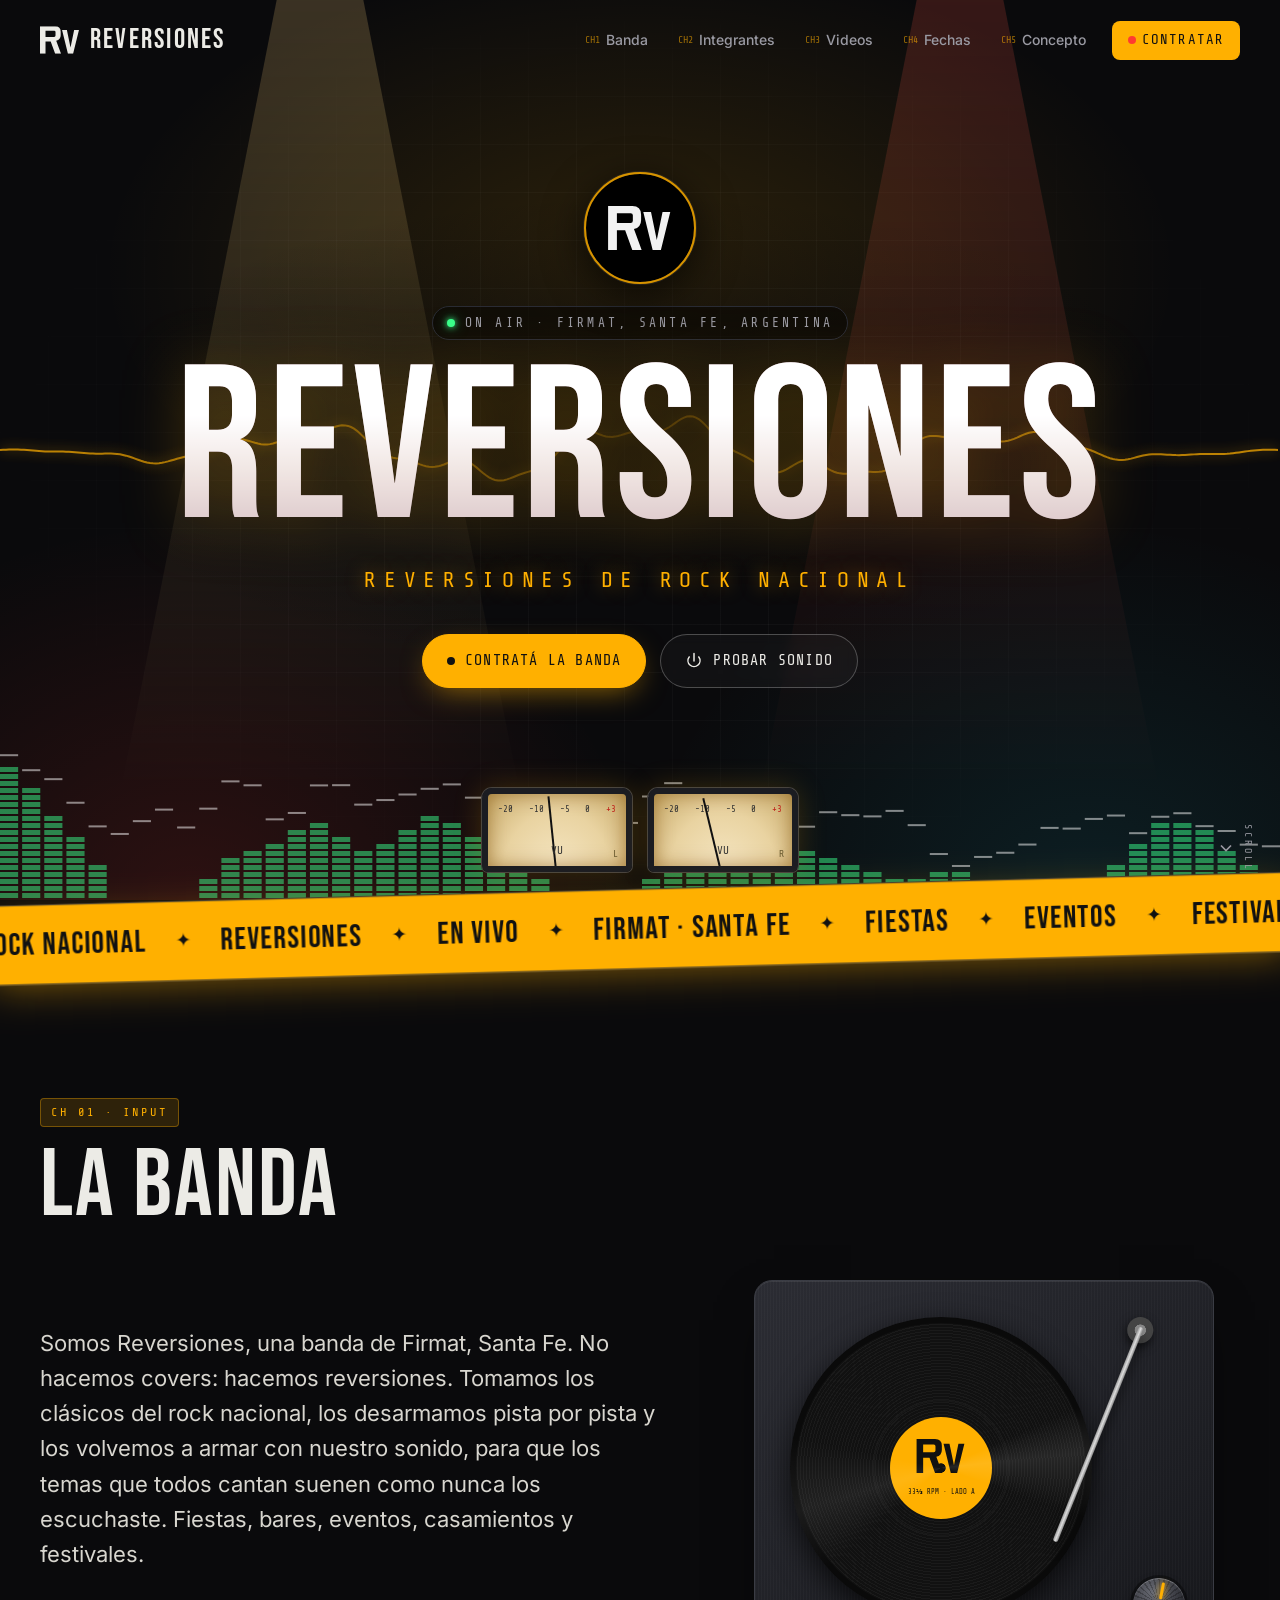
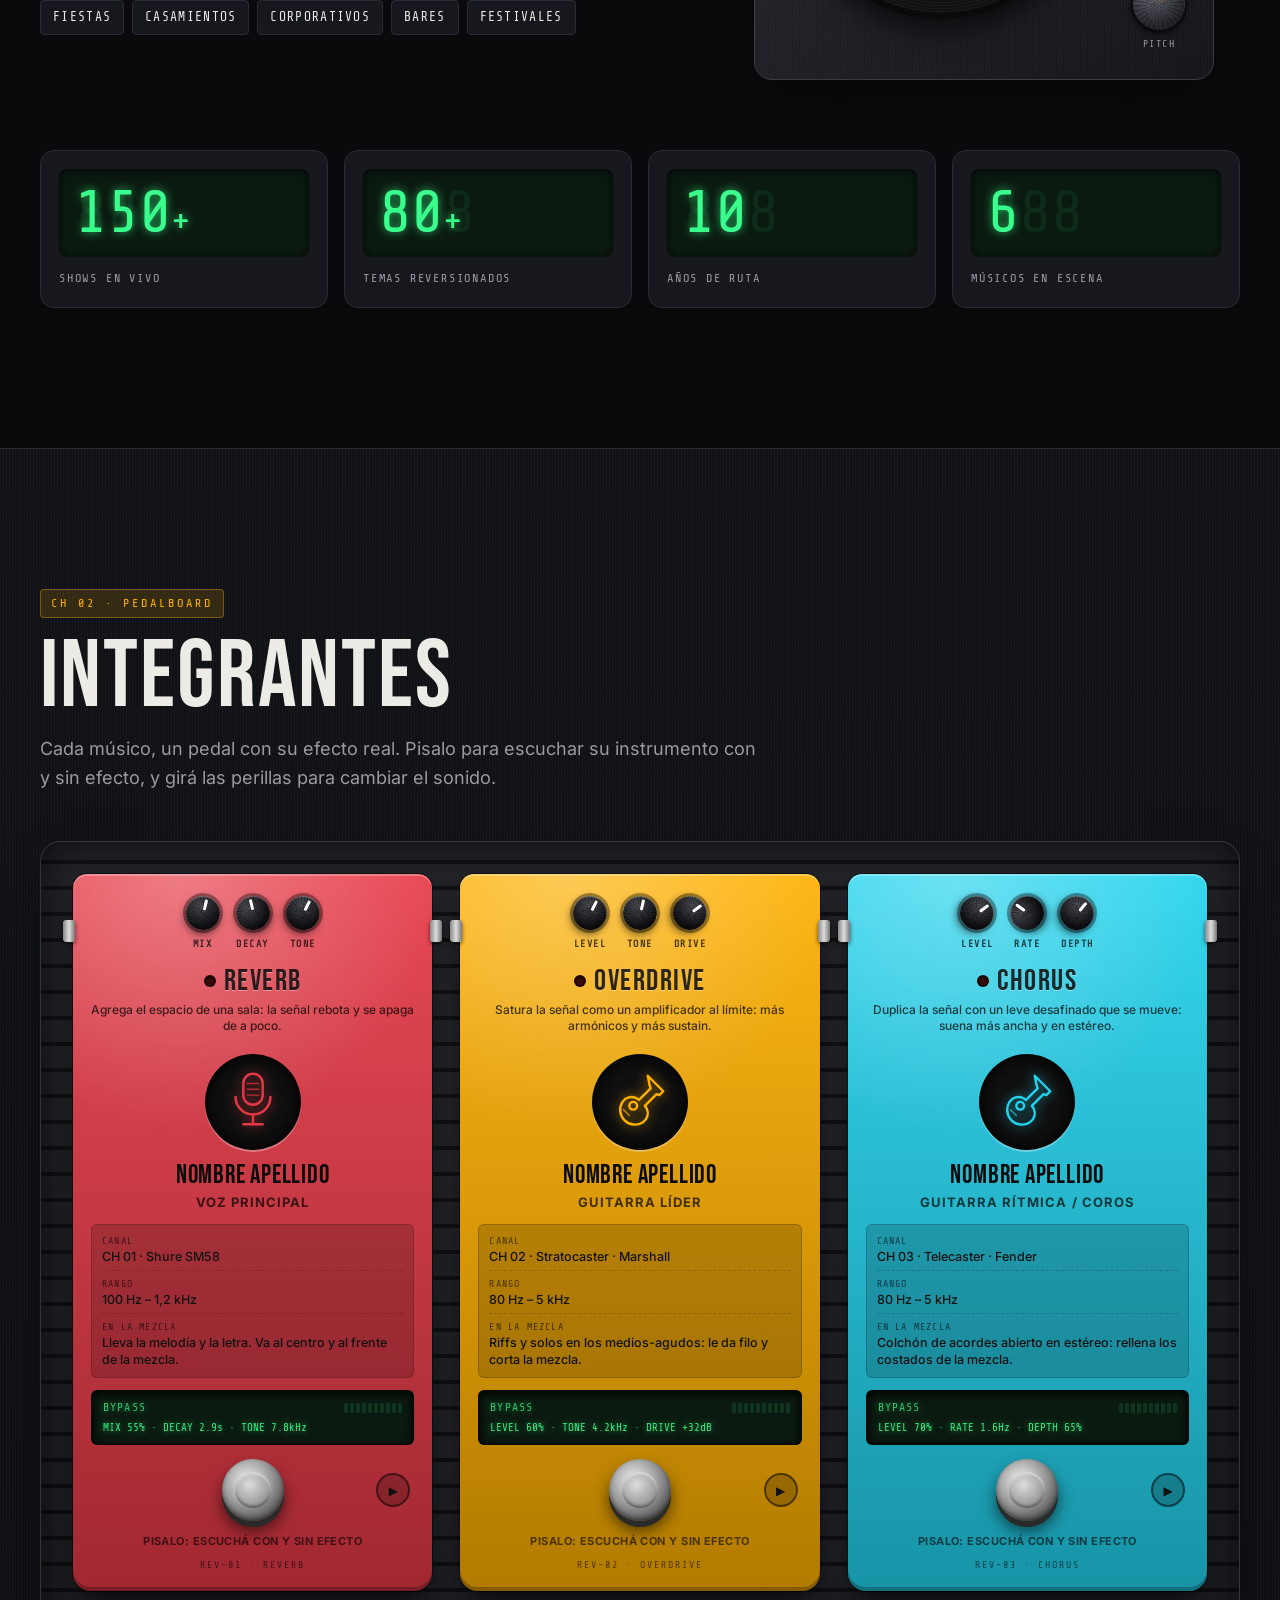
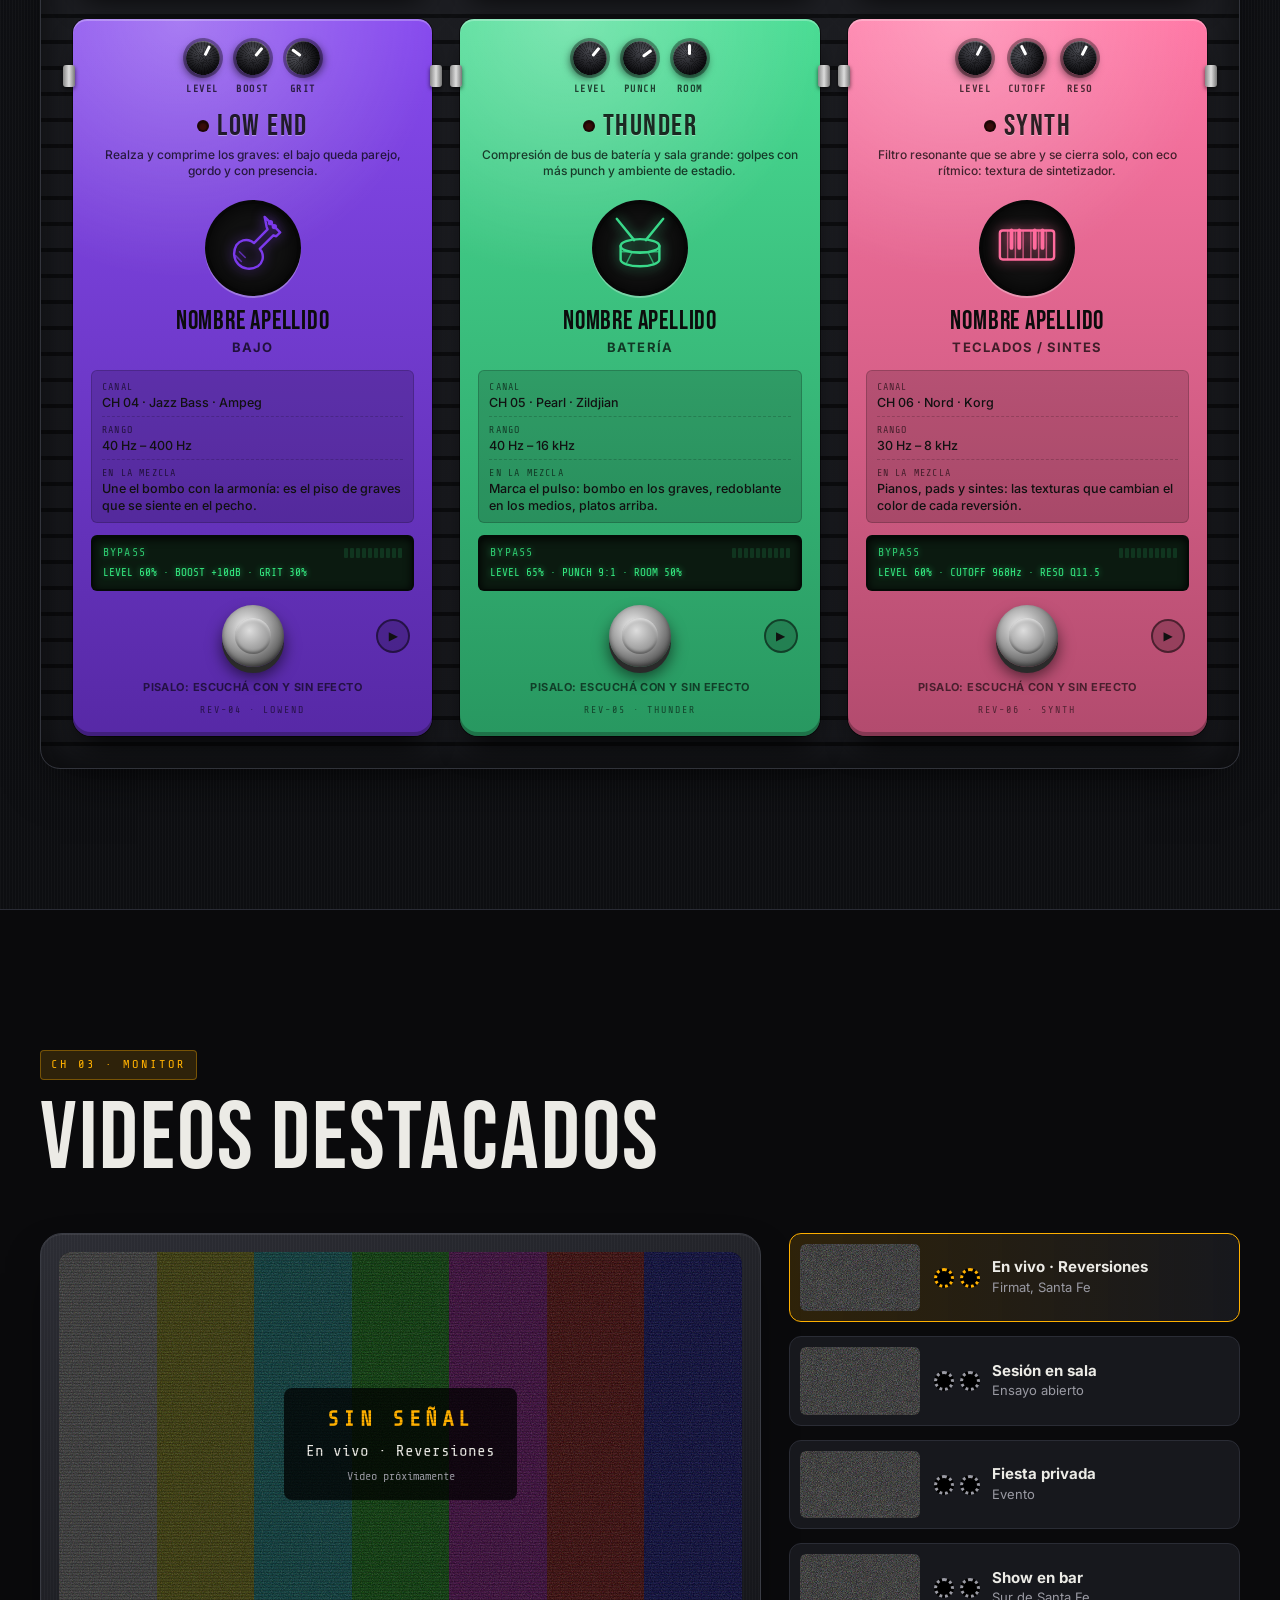
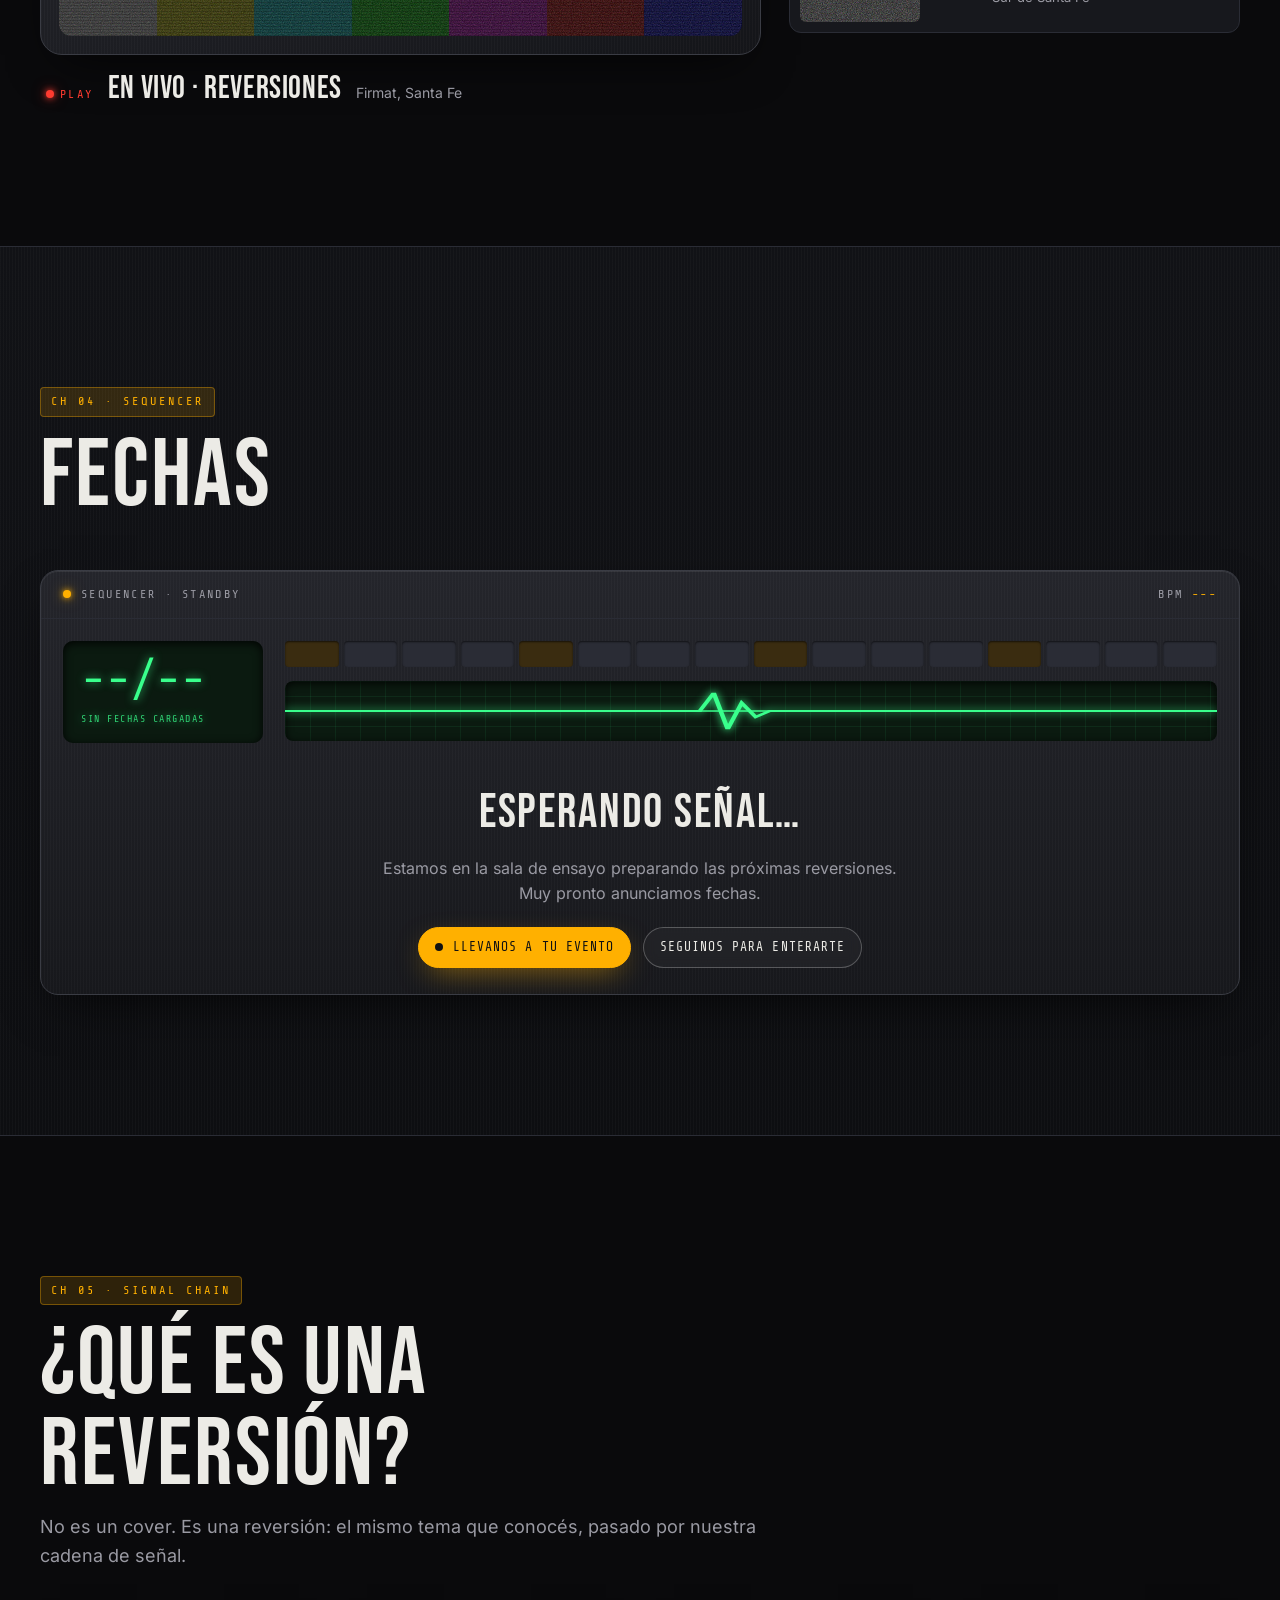
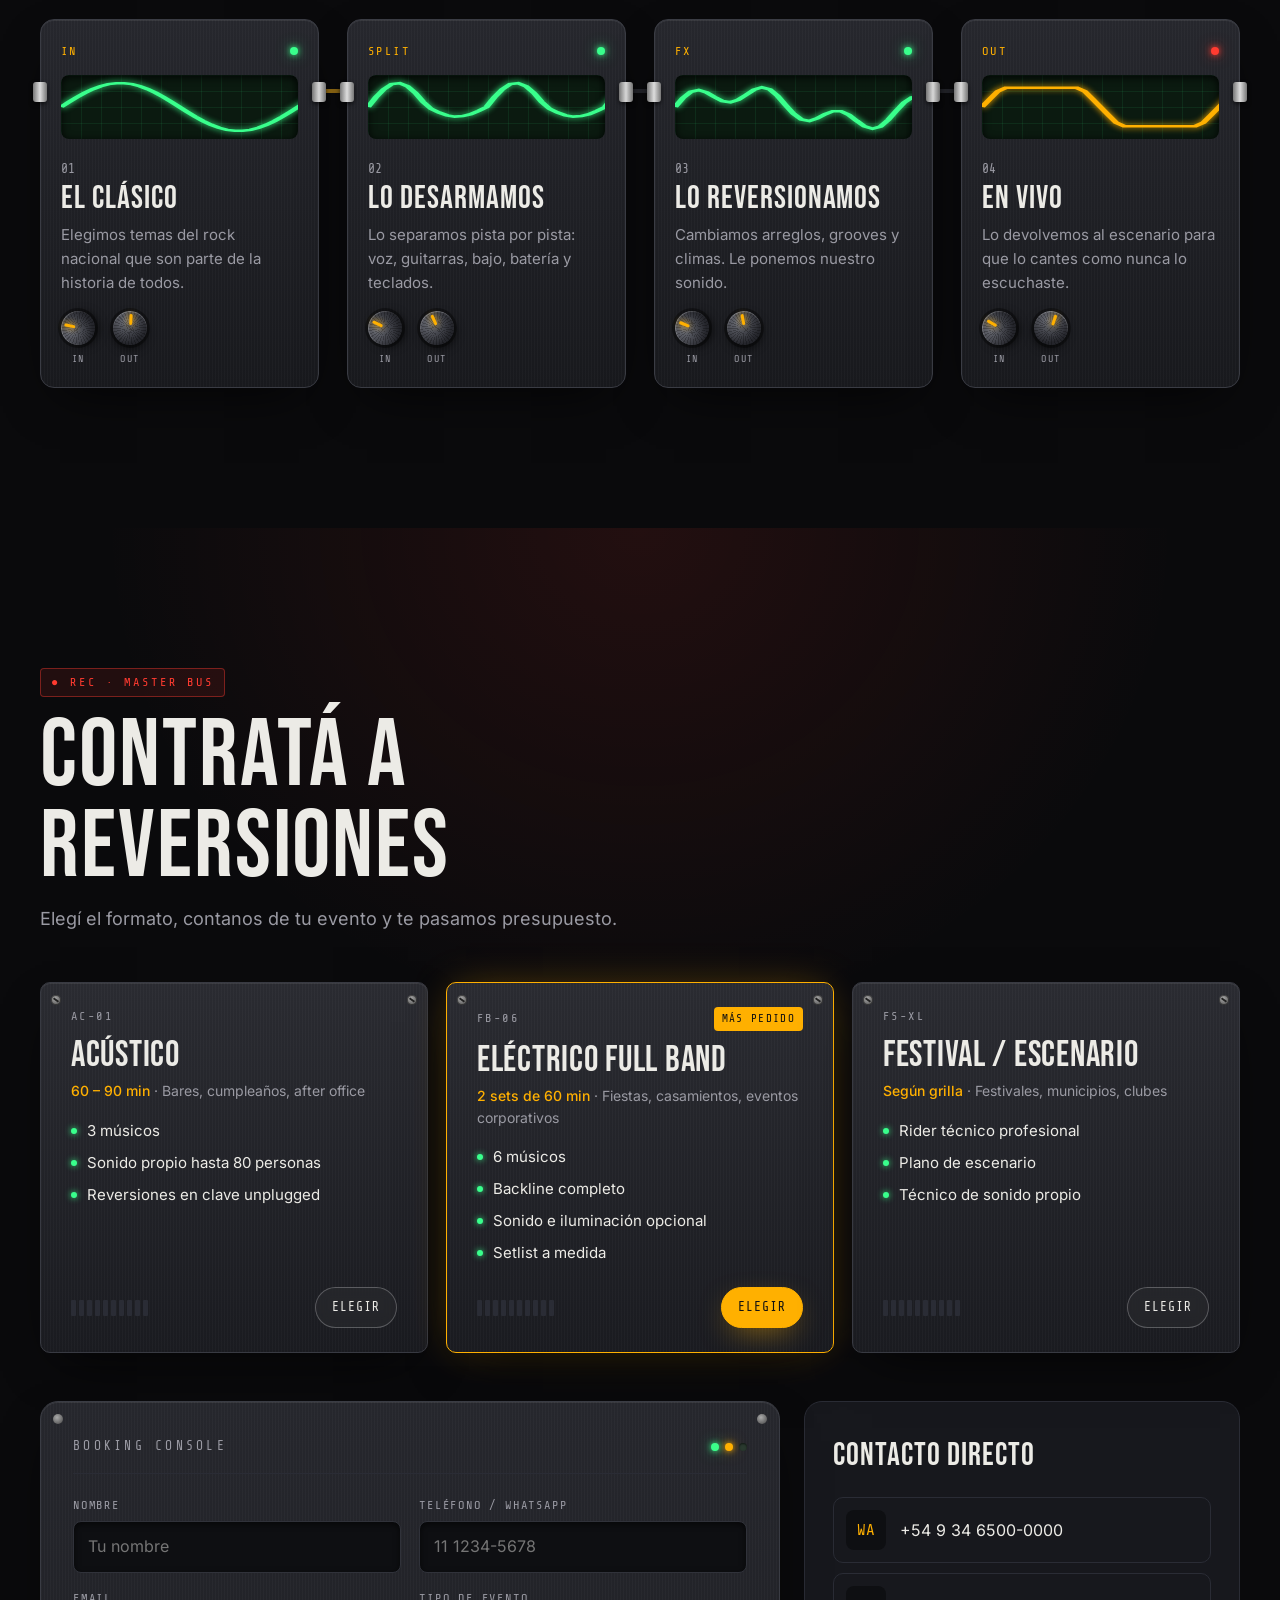
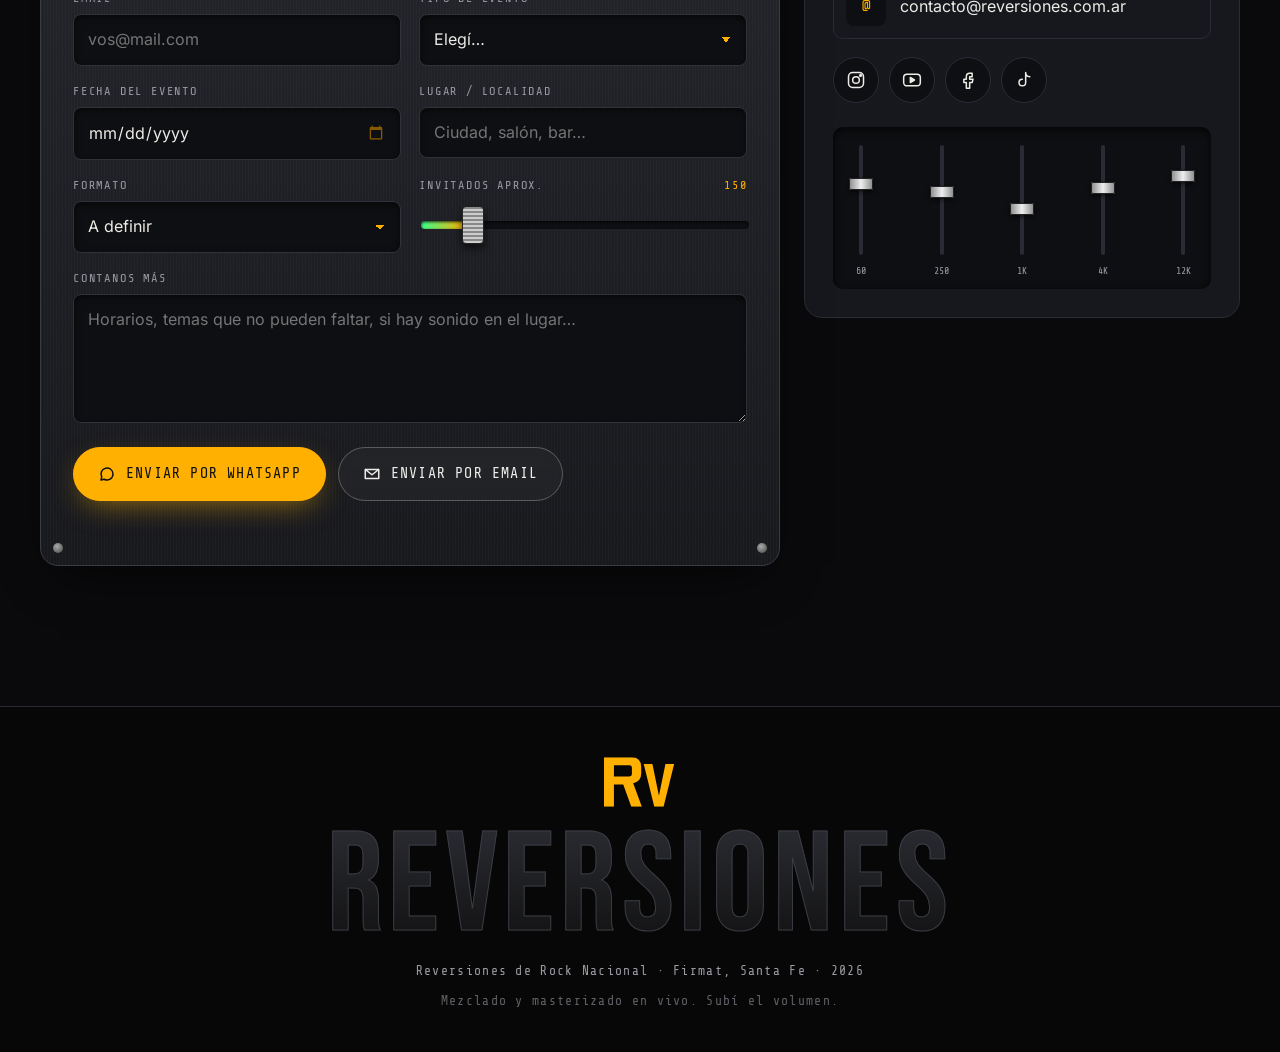
==== index.html @ 01c40b69 "Volver a alojar las fuentes en el proyecto Ahora que el push por git funciona, los .woff2 se pueden " ====
<!doctype html>
<html lang="es-AR">
<head>
  <meta charset="utf-8">
  <meta name="viewport" content="width=device-width, initial-scale=1">
  <title>Reversiones · Rock Nacional en vivo</title>
  <meta name="description" content="Reversiones: banda de Firmat, Santa Fe, que reversiona clásicos del rock nacional argentino. Contratá la banda para fiestas, eventos, casamientos, bares y festivales.">
  <meta name="theme-color" content="#0a0a0c">
  <meta property="og:title" content="Reversiones · Rock Nacional en vivo">
  <meta property="og:description" content="No hacemos covers: hacemos reversiones de rock nacional. Desde Firmat, Santa Fe. Contratá la banda para tu evento.">
  <meta property="og:type" content="website">
  <link rel="icon" href="assets/img/favicon.svg" type="image/svg+xml">
  <link rel="preload" href="assets/fonts/bebas-neue.woff2" as="font" type="font/woff2" crossorigin>
  <link rel="stylesheet" href="assets/css/styles.css">
</head>
<body>
  <!-- Logo RV (definido una vez, se reutiliza con <use>) -->
  <svg width="0" height="0" style="position:absolute" aria-hidden="true">
    <symbol id="rv" viewBox="0 0 116 80"><path fill-rule="evenodd" d="M0 0H44Q60 0 60 16V26Q60 39 47 42L61 80H44L31 44H16V80H0ZM16 13H41Q45 13 45 17V27Q45 31 41 31H16Z"/><path d="M64 11H78L88.5 62L99 11H113L96 80H81Z"/></symbol>
  </svg>

  <!-- ============ LOADER: SOUNDCHECK ============ -->
  <div class="loader" id="loader" aria-hidden="true">
    <div class="loader__inner">
      <svg class="loader__logo" viewBox="0 0 116 80" aria-hidden="true"><use href="#rv"/></svg>
      <div class="loader__label">SOUNDCHECK</div>
      <div class="loader__meter"><span></span><span></span><span></span><span></span><span></span><span></span><span></span><span></span><span></span><span></span><span></span><span></span></div>
      <div class="loader__count" id="loaderCount">1, 2… probando</div>
    </div>
  </div>

  <!-- Barra de progreso tipo VU -->
  <div class="scroll-vu" aria-hidden="true"><span id="scrollVu"></span></div>

  <!-- ============ NAV ============ -->
  <header class="nav" id="nav">
    <a href="#inicio" class="nav__logo" aria-label="Reversiones, inicio">
      <svg class="nav__rv" viewBox="0 0 116 80" aria-hidden="true"><use href="#rv"/></svg>
      <span>REVERSIONES</span>
    </a>
    <button class="nav__toggle" id="navToggle" aria-expanded="false" aria-controls="navMenu" aria-label="Abrir menú">
      <span></span><span></span><span></span>
    </button>
    <nav class="nav__menu" id="navMenu">
      <a href="#banda"><i>CH1</i>Banda</a>
      <a href="#integrantes"><i>CH2</i>Integrantes</a>
      <a href="#videos"><i>CH3</i>Videos</a>
      <a href="#fechas"><i>CH4</i>Fechas</a>
      <a href="#concepto"><i>CH5</i>Concepto</a>
      <a href="#contratar" class="nav__cta"><i class="rec"></i>Contratar</a>
    </nav>
  </header>

  <main>
    <!-- ============ HERO ============ -->
    <section class="hero" id="inicio">
      <canvas id="heroCanvas" class="hero__canvas" aria-hidden="true"></canvas>
      <div class="hero__grid" aria-hidden="true"></div>

      <div class="hero__content">
        <div class="hero__badge" aria-hidden="true"><svg class="hero__rv" viewBox="0 0 116 80" aria-hidden="true"><use href="#rv"/></svg></div>
        <p class="hero__kicker"><span class="led led--on"></span> ON AIR · <span id="heroCity"></span></p>
        <h1 class="hero__title glitch" data-text="REVERSIONES">REVERSIONES</h1>
        <p class="hero__subtitle" id="heroSubtitle">Reversiones de Rock Nacional</p>
        <div class="hero__actions">
          <a href="#contratar" class="btn btn--primary"><span class="led led--on"></span>Contratá la banda</a>
          <button class="btn btn--ghost" id="powerBtn" aria-pressed="false">
            <svg viewBox="0 0 24 24" aria-hidden="true"><path d="M12 2v10M5.6 6.6a8 8 0 1 0 12.8 0"/></svg>
            <span>Probar sonido</span>
          </button>
        </div>
      </div>

      <!-- VU meters analógicos -->
      <div class="hero__vus" aria-hidden="true">
        <div class="vu"><div class="vu__scale"><span>-20</span><span>-10</span><span>-5</span><span>0</span><span class="hot">+3</span></div><div class="vu__needle" id="vuL"></div><div class="vu__label">L</div></div>
        <div class="vu"><div class="vu__scale"><span>-20</span><span>-10</span><span>-5</span><span>0</span><span class="hot">+3</span></div><div class="vu__needle" id="vuR"></div><div class="vu__label">R</div></div>
      </div>

      <a href="#banda" class="hero__scroll" aria-label="Bajar">
        <span>SCROLL</span>
        <svg viewBox="0 0 24 24" aria-hidden="true"><path d="M6 9l6 6 6-6"/></svg>
      </a>
    </section>

    <!-- Cinta animada -->
    <div class="marquee" aria-hidden="true"><div class="marquee__track" id="marquee"></div></div>

    <!-- ============ BANDA ============ -->
    <section class="section" id="banda">
      <div class="container">
        <header class="section__head reveal">
          <span class="ch">CH 01 · INPUT</span>
          <h2>La banda</h2>
        </header>

        <div class="about">
          <div class="about__text reveal">
            <p id="bandDesc"></p>
            <ul class="about__tags">
              <li>Fiestas</li><li>Casamientos</li><li>Corporativos</li><li>Bares</li><li>Festivales</li>
            </ul>
          </div>

          <div class="about__vinyl reveal" aria-hidden="true">
            <div class="turntable">
              <div class="vinyl" id="vinyl">
                <div class="vinyl__label"><svg class="vinyl__rv" viewBox="0 0 116 80" aria-hidden="true"><use href="#rv"/></svg><small>33⅓ RPM · LADO A</small></div>
              </div>
              <div class="tonearm"></div>
              <div class="turntable__knob knob" data-label="PITCH"></div>
            </div>
          </div>
        </div>

        <div class="stats" id="stats"></div>
      </div>
    </section>

    <!-- ============ INTEGRANTES (pedalboard) ============ -->
    <section class="section section--dark" id="integrantes">
      <div class="container">
        <header class="section__head reveal">
          <span class="ch">CH 02 · PEDALBOARD</span>
          <h2>Integrantes</h2>
          <p class="section__lead">Cada músico, un pedal con su efecto real. Pisalo para escuchar su instrumento con y sin efecto, y girá las perillas para cambiar el sonido.</p>
        </header>
        <div class="pedalboard" id="pedalboard"></div>
      </div>
    </section>

    <!-- ============ VIDEOS ============ -->
    <section class="section" id="videos">
      <div class="container">
        <header class="section__head reveal">
          <span class="ch">CH 03 · MONITOR</span>
          <h2>Videos destacados</h2>
        </header>
        <div class="videos">
          <div class="monitor reveal" id="featuredVideo"></div>
          <div class="tapes" id="videoList"></div>
        </div>
      </div>
    </section>

    <!-- ============ FECHAS ============ -->
    <section class="section section--dark" id="fechas">
      <div class="container">
        <header class="section__head reveal">
          <span class="ch">CH 04 · SEQUENCER</span>
          <h2>Fechas</h2>
        </header>

        <div class="countdown reveal" id="countdown" hidden>
          <div class="countdown__label"><span class="led led--on led--red"></span>PRÓXIMO SHOW</div>
          <div class="countdown__venue" id="cdVenue"></div>
          <div class="countdown__lcd">
            <div><b id="cdD">00</b><small>DÍAS</small></div>
            <div><b id="cdH">00</b><small>HS</small></div>
            <div><b id="cdM">00</b><small>MIN</small></div>
            <div><b id="cdS">00</b><small>SEG</small></div>
          </div>
        </div>

        <div class="gigs" id="gigs"></div>

        <details class="past reveal" id="pastWrap">
          <summary>Shows anteriores</summary>
          <div class="gigs gigs--past" id="pastGigs"></div>
        </details>
      </div>
    </section>

    <!-- ============ CONCEPTO ============ -->
    <section class="section" id="concepto">
      <div class="container">
        <header class="section__head reveal">
          <span class="ch">CH 05 · SIGNAL CHAIN</span>
          <h2>¿Qué es una reversión?</h2>
          <p class="section__lead" id="conceptLead"></p>
        </header>
        <div class="chain" id="chain"></div>
      </div>
    </section>

    <!-- ============ CONTRATAR ============ -->
    <section class="section section--console" id="contratar">
      <div class="container">
        <header class="section__head reveal">
          <span class="ch ch--rec">● REC · MASTER BUS</span>
          <h2>Contratá a Reversiones</h2>
          <p class="section__lead">Elegí el formato, contanos de tu evento y te pasamos presupuesto.</p>
        </header>

        <div class="rack" id="formats"></div>

        <div class="booking">
          <form class="console reveal" id="bookingForm" novalidate>
            <div class="console__screws" aria-hidden="true"><i></i><i></i><i></i><i></i></div>
            <div class="console__title">
              <span>BOOKING CONSOLE</span>
              <span class="console__leds" aria-hidden="true"><i class="led led--on"></i><i class="led led--on led--amber"></i><i class="led"></i></span>
            </div>

            <div class="console__grid">
              <label class="field">
                <span>Nombre</span>
                <input name="nombre" required autocomplete="name" placeholder="Tu nombre">
              </label>
              <label class="field">
                <span>Teléfono / WhatsApp</span>
                <input name="telefono" type="tel" required autocomplete="tel" placeholder="11 1234-5678">
              </label>
              <label class="field">
                <span>Email</span>
                <input name="email" type="email" autocomplete="email" placeholder="vos@mail.com">
              </label>
              <label class="field">
                <span>Tipo de evento</span>
                <select name="evento" required>
                  <option value="">Elegí…</option>
                  <option>Fiesta privada / Cumpleaños</option>
                  <option>Casamiento</option>
                  <option>Evento corporativo</option>
                  <option>Bar / Pub</option>
                  <option>Festival / Municipio</option>
                  <option>Otro</option>
                </select>
              </label>
              <label class="field">
                <span>Fecha del evento</span>
                <input name="fecha" type="date">
              </label>
              <label class="field">
                <span>Lugar / Localidad</span>
                <input name="lugar" placeholder="Ciudad, salón, bar…">
              </label>
              <label class="field">
                <span>Formato</span>
                <select name="formato" id="formatSelect"></select>
              </label>
              <div class="field field--fader">
                <span>Invitados aprox. <output id="guestsOut">150</output></span>
                <input name="invitados" type="range" min="20" max="1000" step="10" value="150" id="guests" aria-label="Cantidad de invitados">
              </div>
              <label class="field field--wide">
                <span>Contanos más</span>
                <textarea name="mensaje" rows="4" placeholder="Horarios, temas que no pueden faltar, si hay sonido en el lugar…"></textarea>
              </label>
            </div>

            <div class="console__actions">
              <button type="submit" class="btn btn--primary" data-via="whatsapp">
                <svg viewBox="0 0 24 24" aria-hidden="true"><path d="M20 12a8 8 0 0 1-11.8 7L4 20l1-4.1A8 8 0 1 1 20 12z"/></svg>
                Enviar por WhatsApp
              </button>
              <button type="submit" class="btn btn--ghost" data-via="email">
                <svg viewBox="0 0 24 24" aria-hidden="true"><path d="M3 6h18v12H3zM3 6l9 7 9-7"/></svg>
                Enviar por email
              </button>
            </div>
            <p class="console__status" id="formStatus" role="status" aria-live="polite"></p>
          </form>

          <aside class="contact-card reveal">
            <h3>Contacto directo</h3>
            <a id="waLink" class="contact-card__row" target="_blank" rel="noopener">
              <span class="contact-card__ico">WA</span><span id="waText"></span>
            </a>
            <a id="mailLink" class="contact-card__row">
              <span class="contact-card__ico">@</span><span id="mailText"></span>
            </a>
            <div class="socials" id="socials"></div>
            <div class="eq" aria-hidden="true">
              <div class="eq__band"><input type="range" orient="vertical" min="-12" max="12" value="4" aria-label="EQ 60Hz"><small>60</small></div>
              <div class="eq__band"><input type="range" orient="vertical" min="-12" max="12" value="2" aria-label="EQ 250Hz"><small>250</small></div>
              <div class="eq__band"><input type="range" orient="vertical" min="-12" max="12" value="-2" aria-label="EQ 1kHz"><small>1K</small></div>
              <div class="eq__band"><input type="range" orient="vertical" min="-12" max="12" value="3" aria-label="EQ 4kHz"><small>4K</small></div>
              <div class="eq__band"><input type="range" orient="vertical" min="-12" max="12" value="6" aria-label="EQ 12kHz"><small>12K</small></div>
            </div>
          </aside>
        </div>
      </div>
    </section>
  </main>

  <footer class="footer">
    <div class="container footer__inner">
      <svg class="footer__rv" viewBox="0 0 116 80" aria-hidden="true"><use href="#rv"/></svg>
      <div class="footer__logo">REVERSIONES</div>
      <p>Reversiones de Rock Nacional · Firmat, Santa Fe · <span id="year"></span></p>
      <p class="footer__small">Mezclado y masterizado en vivo. Subí el volumen.</p>
    </div>
  </footer>


  <script src="assets/js/content.js"></script>
  <script src="assets/js/audio.js"></script>
  <script src="assets/js/main.js"></script>
</body>
</html>
---- assets/css/styles.css ----
/* =====================================================================
   REVERSIONES · Estilos
   Estética: estudio de grabación / backline. Metal cepillado, LEDs,
   VU meters, displays LCD y luces de escenario.
   ===================================================================== */

/* Fuentes alojadas localmente (Google Fonts, licencia SIL OFL) */
@font-face { font-family: "Bebas Neue"; font-style: normal; font-weight: 400; font-display: swap; src: url("../fonts/bebas-neue.woff2") format("woff2"); }
@font-face { font-family: "Inter"; font-style: normal; font-weight: 400 700; font-display: swap; src: url("../fonts/inter.woff2") format("woff2"); }
@font-face { font-family: "Share Tech Mono"; font-style: normal; font-weight: 400; font-display: swap; src: url("../fonts/share-tech-mono.woff2") format("woff2"); }

:root {
  --bg: #0a0a0c;
  --bg-2: #111216;
  --panel: #17181d;
  --panel-2: #1f2027;
  --line: #2a2c35;
  --text: #ecebe6;
  --muted: #9a9aa3;
  --amber: #ffb000;
  --amber-soft: rgba(255, 176, 0, 0.15);
  --red: #ff3b30;
  --green: #39ff8c;
  --cyan: #22d3ee;
  --metal: linear-gradient(180deg, #3a3c44 0%, #24252b 45%, #1b1c21 100%);
  --brushed: repeating-linear-gradient(90deg, rgba(255, 255, 255, 0.025) 0 1px, transparent 1px 3px);
  --radius: 14px;
  --font-display: "Bebas Neue", "Arial Narrow", "Roboto Condensed", sans-serif;
  --font-mono: "Share Tech Mono", ui-monospace, Menlo, monospace;
  --font-body: "Inter", system-ui, -apple-system, Segoe UI, Roboto, sans-serif;
  --shadow: 0 20px 50px -20px rgba(0, 0, 0, 0.8);
  --ease: cubic-bezier(0.2, 0.8, 0.2, 1);
  color-scheme: dark;
}

*,
*::before,
*::after {
  box-sizing: border-box;
}

html {
  scroll-behavior: smooth;
  -webkit-text-size-adjust: 100%;
}

html,
body {
  overflow-x: clip;
}

body {
  margin: 0;
  background: var(--bg);
  color: var(--text);
  font-family: var(--font-body);
  font-size: 16px;
  line-height: 1.6;
  overflow-x: hidden;
  -webkit-font-smoothing: antialiased;
}

body.menu-open {
  overflow: hidden;
}

img {
  max-width: 100%;
  display: block;
}

a {
  color: inherit;
}

button {
  font: inherit;
  color: inherit;
}

[hidden] {
  display: none !important;
}

:focus-visible {
  outline: 2px solid var(--amber);
  outline-offset: 3px;
}

::selection {
  background: var(--amber);
  color: #000;
}

.container {
  width: min(1200px, 100% - 32px);
  margin-inline: auto;
}

/* ---------- LEDs ---------- */
.led {
  display: inline-block;
  width: 8px;
  height: 8px;
  border-radius: 50%;
  background: #2a3a2f;
  box-shadow: inset 0 1px 2px rgba(0, 0, 0, 0.6);
  flex: none;
}
.led--on {
  background: var(--green);
  box-shadow: 0 0 6px var(--green), 0 0 14px rgba(57, 255, 140, 0.5);
}
.led--on.led--red {
  background: var(--red);
  box-shadow: 0 0 6px var(--red), 0 0 14px rgba(255, 59, 48, 0.6);
  animation: blink 1.2s steps(2, start) infinite;
}
.led--on.led--amber {
  background: var(--amber);
  box-shadow: 0 0 6px var(--amber), 0 0 14px rgba(255, 176, 0, 0.5);
}
@keyframes blink {
  to {
    opacity: 0.25;
  }
}

/* ---------- Botones ---------- */
.btn {
  --b: var(--amber);
  display: inline-flex;
  align-items: center;
  gap: 10px;
  padding: 14px 24px;
  border-radius: 999px;
  border: 1.5px solid var(--b);
  font-family: var(--font-mono);
  font-size: 15px;
  letter-spacing: 0.08em;
  text-transform: uppercase;
  text-decoration: none;
  cursor: pointer;
  transition: transform 0.2s var(--ease), box-shadow 0.25s, background 0.25s, color 0.25s;
  position: relative;
  overflow: hidden;
  background: transparent;
}
.btn svg {
  width: 18px;
  height: 18px;
  fill: none;
  stroke: currentColor;
  stroke-width: 2;
  stroke-linecap: round;
  stroke-linejoin: round;
}
.btn--primary {
  background: var(--amber);
  color: #111;
  box-shadow: 0 0 0 0 rgba(255, 176, 0, 0.5), 0 10px 30px -10px rgba(255, 176, 0, 0.6);
}
.btn--primary .led--on {
  background: #111;
  box-shadow: none;
  animation: blink 0.8s steps(2, start) infinite;
}
.btn--primary:hover {
  transform: translateY(-2px);
  box-shadow: 0 0 0 6px rgba(255, 176, 0, 0.15), 0 16px 40px -10px rgba(255, 176, 0, 0.8);
}
.btn--ghost {
  color: var(--text);
  border-color: rgba(255, 255, 255, 0.25);
  background: rgba(255, 255, 255, 0.03);
  backdrop-filter: blur(6px);
}
.btn--ghost:hover,
.btn--ghost[aria-pressed="true"] {
  border-color: var(--amber);
  color: var(--amber);
  transform: translateY(-2px);
}
.btn--ghost[aria-pressed="true"] svg {
  filter: drop-shadow(0 0 4px var(--amber));
}
.btn--small {
  padding: 9px 16px;
  font-size: 13px;
}
.btn:active {
  transform: translateY(1px) scale(0.98);
}

/* ---------- Loader ---------- */
.loader {
  position: fixed;
  inset: 0;
  z-index: 100;
  display: grid;
  place-items: center;
  background: var(--bg);
  transition: opacity 0.6s var(--ease), visibility 0.6s;
}
.loader.is-done {
  opacity: 0;
  visibility: hidden;
}
.loader__inner {
  text-align: center;
  font-family: var(--font-mono);
}
.loader__logo {
  display: block;
  width: 120px;
  height: 83px;
  margin: 0 auto 14px;
  fill: var(--text);
  filter: drop-shadow(0 0 18px rgba(255, 176, 0, 0.35));
  animation: logoPulse 1s ease-in-out infinite alternate;
}
@keyframes logoPulse {
  to {
    filter: drop-shadow(0 0 30px rgba(255, 176, 0, 0.7));
    transform: scale(1.04);
  }
}
.loader__label {
  font-family: var(--font-display);
  font-size: 54px;
  letter-spacing: 0.2em;
  color: var(--amber);
  text-shadow: 0 0 20px rgba(255, 176, 0, 0.5);
}
.loader__meter {
  display: flex;
  gap: 5px;
  justify-content: center;
  height: 60px;
  align-items: flex-end;
  margin: 18px 0;
}
.loader__meter span {
  width: 10px;
  border-radius: 2px;
  background: linear-gradient(0deg, var(--green) 0 60%, var(--amber) 60% 85%, var(--red) 85%);
  animation: eqbar 0.9s ease-in-out infinite alternate;
}
.loader__meter span:nth-child(odd) {
  animation-duration: 0.6s;
}
.loader__meter span:nth-child(3n) {
  animation-duration: 1.1s;
}
.loader__meter span:nth-child(4n) {
  animation-delay: -0.4s;
}
@keyframes eqbar {
  from {
    height: 10%;
  }
  to {
    height: 100%;
  }
}
.loader__count {
  color: var(--muted);
  letter-spacing: 0.15em;
  text-transform: uppercase;
  font-size: 13px;
}

/* ---------- Barra de scroll ---------- */
.scroll-vu {
  position: fixed;
  top: 0;
  left: 0;
  right: 0;
  height: 3px;
  z-index: 60;
  pointer-events: none;
}
.scroll-vu span {
  display: block;
  height: 100%;
  transform-origin: left;
  transform: scaleX(0);
  background: linear-gradient(90deg, var(--green), var(--amber) 70%, var(--red));
  box-shadow: 0 0 10px rgba(255, 176, 0, 0.6);
}

/* ---------- NAV ---------- */
.nav {
  position: fixed;
  top: 0;
  left: 0;
  right: 0;
  z-index: 50;
  display: flex;
  align-items: center;
  justify-content: space-between;
  padding: 18px max(16px, calc((100% - 1200px) / 2));
  transition: background 0.3s, padding 0.3s, border-color 0.3s;
  border-bottom: 1px solid transparent;
}
.nav.is-scrolled {
  background: rgba(10, 10, 12, 0.82);
  backdrop-filter: blur(14px) saturate(1.4);
  padding-block: 10px;
  border-color: var(--line);
}
.nav__logo {
  display: flex;
  align-items: center;
  gap: 10px;
  text-decoration: none;
  font-family: var(--font-display);
  font-size: 28px;
  letter-spacing: 0.08em;
}
.nav__rv {
  width: 40px;
  height: 28px;
  fill: currentColor;
  transition: fill 0.1s, filter 0.1s;
}
.beat .nav__rv {
  fill: var(--amber);
  filter: drop-shadow(0 0 6px var(--amber));
}
.nav__menu {
  display: flex;
  gap: 6px;
  align-items: center;
}
.nav__menu a {
  display: flex;
  align-items: center;
  gap: 6px;
  padding: 8px 12px;
  border-radius: 8px;
  text-decoration: none;
  font-size: 14px;
  font-weight: 500;
  color: var(--muted);
  transition: color 0.2s, background 0.2s;
}
.nav__menu a i {
  font-style: normal;
  font-family: var(--font-mono);
  font-size: 10px;
  color: var(--amber);
  opacity: 0.6;
}
.nav__menu a:hover,
.nav__menu a.is-active {
  color: var(--text);
  background: rgba(255, 255, 255, 0.05);
}
.nav__menu a.is-active i {
  opacity: 1;
  text-shadow: 0 0 8px var(--amber);
}
.nav__menu .nav__cta {
  color: #111;
  background: var(--amber);
  font-family: var(--font-mono);
  text-transform: uppercase;
  letter-spacing: 0.08em;
  padding-inline: 16px;
  margin-left: 8px;
}
.nav__menu .nav__cta:hover {
  background: #ffc433;
  color: #111;
}
.nav__menu .nav__cta i.rec {
  width: 8px;
  height: 8px;
  border-radius: 50%;
  background: var(--red);
  opacity: 1;
  animation: blink 1s steps(2, start) infinite;
}
.nav__toggle {
  display: none;
  width: 44px;
  height: 44px;
  border: 1px solid var(--line);
  border-radius: 10px;
  background: var(--panel);
  cursor: pointer;
  flex-direction: column;
  justify-content: center;
  align-items: center;
  gap: 5px;
}
.nav__toggle span {
  width: 20px;
  height: 2px;
  background: var(--text);
  transition: transform 0.3s, opacity 0.3s;
}
.nav__toggle[aria-expanded="true"] span:nth-child(1) {
  transform: translateY(7px) rotate(45deg);
}
.nav__toggle[aria-expanded="true"] span:nth-child(2) {
  opacity: 0;
}
.nav__toggle[aria-expanded="true"] span:nth-child(3) {
  transform: translateY(-7px) rotate(-45deg);
}

@media (max-width: 900px) {
  .nav__toggle {
    display: flex;
    position: relative;
    z-index: 2;
  }
  .nav__menu {
    position: fixed;
    inset: 0;
    flex-direction: column;
    justify-content: center;
    gap: 8px;
    background: rgba(10, 10, 12, 0.97);
    backdrop-filter: blur(12px);
    opacity: 0;
    visibility: hidden;
    transition: opacity 0.3s, visibility 0.3s;
  }
  .nav__menu.is-open {
    opacity: 1;
    visibility: visible;
  }
  .nav__menu a {
    font-family: var(--font-display);
    font-size: 38px;
    letter-spacing: 0.05em;
    color: var(--text);
  }
  .nav__menu a i {
    font-size: 13px;
  }
  .nav__menu .nav__cta {
    font-size: 30px;
    margin: 16px 0 0;
  }
}

/* ---------- HERO ---------- */
.hero {
  position: relative;
  min-height: 100svh;
  display: grid;
  place-items: center;
  overflow: hidden;
  isolation: isolate;
  background:
    radial-gradient(ellipse 60% 50% at 50% 30%, rgba(255, 176, 0, 0.14), transparent 70%),
    radial-gradient(ellipse 50% 60% at 15% 100%, rgba(255, 59, 48, 0.14), transparent 70%),
    radial-gradient(ellipse 50% 60% at 85% 100%, rgba(34, 211, 238, 0.1), transparent 70%),
    var(--bg);
}
/* Luces de escenario */
.hero::before,
.hero::after {
  content: "";
  position: absolute;
  top: -10%;
  width: 40vw;
  height: 130%;
  background: linear-gradient(180deg, rgba(255, 210, 120, 0.22), transparent 75%);
  clip-path: polygon(45% 0, 55% 0, 100% 100%, 0 100%);
  filter: blur(8px);
  z-index: -1;
  transform-origin: 50% 0;
  mix-blend-mode: screen;
}
.hero::before {
  left: 5%;
  animation: spot 7s ease-in-out infinite alternate;
}
.hero::after {
  right: 5%;
  background: linear-gradient(180deg, rgba(255, 80, 60, 0.2), transparent 75%);
  animation: spot 8s ease-in-out infinite alternate-reverse;
}
@keyframes spot {
  from {
    transform: rotate(-18deg);
  }
  to {
    transform: rotate(18deg);
  }
}
.is-playing .hero::before,
.is-playing .hero::after {
  animation-duration: 2s;
}
.hero__canvas {
  position: absolute;
  inset: 0;
  width: 100%;
  height: 100%;
  z-index: -1;
  opacity: 0.9;
}
.hero__grid {
  position: absolute;
  inset: 0;
  z-index: -2;
  background-image:
    linear-gradient(rgba(255, 255, 255, 0.035) 1px, transparent 1px),
    linear-gradient(90deg, rgba(255, 255, 255, 0.035) 1px, transparent 1px);
  background-size: 48px 48px;
  mask-image: radial-gradient(ellipse at center, #000 30%, transparent 75%);
}
.hero__content {
  text-align: center;
  padding: 120px 16px 160px;
  position: relative;
}
.hero__content::before {
  content: "";
  position: absolute;
  inset: 18% -10% 22%;
  z-index: -1;
  background: radial-gradient(ellipse closest-side, rgba(10, 10, 12, 0.75), transparent);
  pointer-events: none;
}
.hero__badge {
  position: relative;
  width: 112px;
  height: 112px;
  margin: 0 auto 22px;
  border-radius: 50%;
  background: #000;
  display: grid;
  place-items: center;
  box-shadow: 0 0 0 1px rgba(255, 255, 255, 0.08), 0 10px 40px rgba(0, 0, 0, 0.7);
  transition: transform 0.08s;
}
/* Anillos que se expanden como una onda de sonido */
.hero__badge::before,
.hero__badge::after {
  content: "";
  position: absolute;
  inset: 0;
  border-radius: 50%;
  border: 2px solid rgba(255, 176, 0, 0.6);
  animation: ripple 2.4s ease-out infinite;
}
.hero__badge::after {
  animation-delay: 1.2s;
}
@keyframes ripple {
  from {
    transform: scale(1);
    opacity: 0.8;
  }
  to {
    transform: scale(1.9);
    opacity: 0;
  }
}
.beat .hero__badge {
  transform: scale(1.08);
}
.hero__rv {
  width: 64px;
  height: 44px;
  fill: #f2f2f2;
}
.hero__kicker {
  display: inline-flex;
  align-items: center;
  gap: 10px;
  font-family: var(--font-mono);
  letter-spacing: 0.25em;
  font-size: 13px;
  color: var(--muted);
  border: 1px solid var(--line);
  padding: 6px 14px;
  border-radius: 999px;
  background: rgba(0, 0, 0, 0.4);
  margin: 0 0 20px;
}
.hero__title {
  font-family: var(--font-display);
  font-weight: 400;
  font-size: clamp(64px, 17vw, 230px);
  line-height: 0.85;
  letter-spacing: 0.02em;
  margin: 0;
  background: linear-gradient(180deg, #fff 30%, #c9c3b5 60%, #6d6a63 100%);
  -webkit-background-clip: text;
  background-clip: text;
  color: transparent;
  filter: drop-shadow(0 6px 30px rgba(255, 176, 0, 0.25));
  position: relative;
  transition: transform 0.08s;
}
.beat .hero__title {
  transform: scale(1.025);
}
.glitch::before,
.glitch::after {
  content: attr(data-text);
  position: absolute;
  inset: 0;
  -webkit-background-clip: text;
  background-clip: text;
  color: transparent;
  pointer-events: none;
}
.glitch::before {
  background-image: linear-gradient(var(--red), var(--red));
  animation: glitch 3.5s infinite steps(1);
  mix-blend-mode: screen;
  opacity: 0.7;
}
.glitch::after {
  background-image: linear-gradient(var(--cyan), var(--cyan));
  animation: glitch 3.5s infinite steps(1) reverse;
  mix-blend-mode: screen;
  opacity: 0.6;
}
@keyframes glitch {
  0%, 88%, 100% {
    clip-path: inset(100% 0 0 0);
    transform: none;
  }
  89% {
    clip-path: inset(10% 0 70% 0);
    transform: translate(-6px, 0);
  }
  91% {
    clip-path: inset(55% 0 20% 0);
    transform: translate(6px, 0);
  }
  93% {
    clip-path: inset(30% 0 45% 0);
    transform: translate(-3px, 0);
  }
  95% {
    clip-path: inset(80% 0 5% 0);
    transform: translate(4px, 0);
  }
}
.hero__subtitle {
  font-family: var(--font-mono);
  font-size: clamp(14px, 2.2vw, 22px);
  letter-spacing: 0.35em;
  text-transform: uppercase;
  color: var(--amber);
  margin: 18px 0 36px;
  text-shadow: 0 0 18px rgba(255, 176, 0, 0.5);
}
.hero__actions {
  display: flex;
  gap: 14px;
  justify-content: center;
  flex-wrap: wrap;
}
.hero__vus {
  position: absolute;
  bottom: 28px;
  left: 50%;
  transform: translateX(-50%);
  display: flex;
  gap: 16px;
}
.vu {
  position: relative;
  width: 150px;
  height: 84px;
  border-radius: 10px 10px 6px 6px;
  background: radial-gradient(ellipse at 50% 110%, #f6e7c4 0%, #e9d3a1 55%, #c9ac6b 100%);
  border: 6px solid #1b1c21;
  box-shadow: inset 0 0 18px rgba(120, 70, 0, 0.5), 0 0 30px rgba(255, 176, 0, 0.2), 0 0 0 1px #3a3c44;
  overflow: hidden;
}
.vu::before {
  content: "";
  position: absolute;
  left: 50%;
  bottom: -60px;
  width: 200px;
  height: 200px;
  transform: translateX(-50%);
  border-radius: 50%;
  border-top: 2px solid #222;
  clip-path: inset(0 0 72% 0);
}
.vu::after {
  content: "VU";
  position: absolute;
  bottom: 6px;
  left: 50%;
  transform: translateX(-50%);
  font-family: var(--font-mono);
  font-size: 11px;
  color: #333;
}
.vu__scale {
  position: absolute;
  top: 8px;
  left: 10px;
  right: 10px;
  display: flex;
  justify-content: space-between;
  font-family: var(--font-mono);
  font-size: 9px;
  color: #333;
}
.vu__scale .hot {
  color: #c0201a;
}
.vu__needle {
  position: absolute;
  left: 50%;
  bottom: -14px;
  width: 2px;
  height: 84px;
  margin-left: -1px;
  background: #111;
  transform-origin: 50% 100%;
  transform: rotate(-50deg);
}
.vu__label {
  position: absolute;
  bottom: 4px;
  right: 8px;
  font-family: var(--font-mono);
  font-size: 10px;
  color: #6a5a30;
}
.hero__scroll {
  position: absolute;
  right: 24px;
  bottom: 28px;
  display: flex;
  flex-direction: column;
  align-items: center;
  gap: 4px;
  font-family: var(--font-mono);
  font-size: 10px;
  letter-spacing: 0.3em;
  color: var(--muted);
  text-decoration: none;
  writing-mode: vertical-rl;
}
.hero__scroll svg {
  width: 20px;
  height: 20px;
  fill: none;
  stroke: currentColor;
  stroke-width: 2;
  animation: bounce 1.6s infinite;
  writing-mode: horizontal-tb;
}
@keyframes bounce {
  50% {
    transform: translateY(6px);
  }
}
@media (max-width: 600px) {
  .vu {
    width: 118px;
    height: 70px;
  }
  .vu__needle {
    height: 70px;
  }
  .hero__scroll {
    display: none;
  }
  .hero__content {
    padding-bottom: 130px;
  }
  .hero__kicker {
    font-size: 10px;
    letter-spacing: 0.14em;
    white-space: nowrap;
  }
  .hero__subtitle {
    letter-spacing: 0.2em;
  }
}

/* ---------- MARQUEE ---------- */
.marquee {
  overflow: hidden;
  border-block: 1px solid var(--line);
  background: var(--amber);
  color: #111;
  padding: 14px 0;
  transform: rotate(-1.5deg) scale(1.03);
  margin-block: -10px;
  position: relative;
  z-index: 2;
  box-shadow: 0 10px 40px -10px rgba(255, 176, 0, 0.5);
}
.marquee__track {
  display: flex;
  width: max-content;
  gap: 28px;
  align-items: center;
  animation: marquee 40s linear infinite;
  font-family: var(--font-display);
  font-size: 30px;
  letter-spacing: 0.05em;
  white-space: nowrap;
}
.marquee__track i {
  font-style: normal;
  font-size: 18px;
}
@keyframes marquee {
  to {
    transform: translateX(-50%);
  }
}
.marquee:hover .marquee__track {
  animation-play-state: paused;
}

/* ---------- SECCIONES ---------- */
.section {
  padding: clamp(80px, 12vw, 140px) 0;
  position: relative;
}
.section--dark {
  background:
    var(--brushed),
    linear-gradient(180deg, var(--bg-2), #0d0e11);
  border-block: 1px solid var(--line);
}
.section__head {
  margin-bottom: 48px;
  max-width: 720px;
}
.ch {
  display: inline-flex;
  align-items: center;
  gap: 8px;
  font-family: var(--font-mono);
  font-size: 12px;
  letter-spacing: 0.25em;
  color: var(--amber);
  padding: 4px 10px;
  border: 1px solid rgba(255, 176, 0, 0.35);
  border-radius: 4px;
  background: var(--amber-soft);
}
.ch--rec {
  color: var(--red);
  border-color: rgba(255, 59, 48, 0.4);
  background: rgba(255, 59, 48, 0.1);
  animation: recpulse 1.6s ease-in-out infinite;
}
@keyframes recpulse {
  50% {
    opacity: 0.55;
  }
}
.section__head h2 {
  font-family: var(--font-display);
  font-weight: 400;
  font-size: clamp(48px, 8vw, 96px);
  line-height: 0.95;
  letter-spacing: 0.02em;
  margin: 14px 0 0;
}
.section__lead {
  color: var(--muted);
  font-size: 18px;
  margin: 12px 0 0;
}

/* Reveal */
.reveal {
  opacity: 0;
  transform: translateY(30px);
  transition: opacity 0.8s var(--ease), transform 0.8s var(--ease);
}
.reveal.is-visible {
  opacity: 1;
  transform: none;
}

/* ---------- BANDA ---------- */
.about {
  display: grid;
  grid-template-columns: 1.1fr 0.9fr;
  gap: 60px;
  align-items: center;
}
.about__text p {
  font-size: clamp(18px, 2vw, 22px);
  line-height: 1.6;
  margin: 0;
  color: #d8d6cf;
}
.about__tags {
  list-style: none;
  padding: 0;
  margin: 28px 0 0;
  display: flex;
  flex-wrap: wrap;
  gap: 8px;
}
.about__tags li {
  font-family: var(--font-mono);
  font-size: 13px;
  letter-spacing: 0.1em;
  text-transform: uppercase;
  padding: 6px 12px;
  border-radius: 4px;
  border: 1px solid var(--line);
  background: var(--panel);
}
.turntable {
  position: relative;
  aspect-ratio: 1.15;
  max-width: 460px;
  margin-inline: auto;
  border-radius: 18px;
  background: var(--brushed), linear-gradient(145deg, #2b2c33, #15161a);
  border: 1px solid #3a3c44;
  box-shadow: var(--shadow), inset 0 1px 0 rgba(255, 255, 255, 0.08);
  padding: 7%;
}
.vinyl {
  --spin: 1.8s;
  width: 78%;
  aspect-ratio: 1;
  border-radius: 50%;
  background:
    radial-gradient(circle, transparent 0 31%, rgba(255, 255, 255, 0.04) 31.5%, transparent 32%),
    repeating-radial-gradient(circle, #111 0 2px, #1a1a1a 2px 3px),
    #111;
  box-shadow: 0 10px 30px rgba(0, 0, 0, 0.7), inset 0 0 0 6px #0a0a0a;
  position: relative;
  animation: spin var(--spin) linear infinite;
}
.vinyl::after {
  content: "";
  position: absolute;
  inset: 0;
  border-radius: 50%;
  background: conic-gradient(from 30deg, transparent 0 10%, rgba(255, 255, 255, 0.09) 15%, transparent 22% 55%, rgba(255, 255, 255, 0.07) 62%, transparent 70%);
}
.vinyl__label {
  position: absolute;
  inset: 33%;
  border-radius: 50%;
  background: radial-gradient(circle, #111 0 6%, var(--amber) 7% 100%);
  display: grid;
  place-content: center;
  text-align: center;
  color: #111;
  font-family: var(--font-display);
  font-size: clamp(12px, 2vw, 18px);
  line-height: 1;
}
.vinyl__rv {
  width: clamp(34px, 6vw, 50px);
  height: clamp(24px, 4vw, 34px);
  margin: 0 auto;
  fill: #111;
  transform: translateY(-8px);
}
.vinyl__label small {
  font-family: var(--font-mono);
  font-size: 7px;
  transform: translateY(8px);
}
@keyframes spin {
  to {
    transform: rotate(360deg);
  }
}
.tonearm {
  position: absolute;
  top: 9%;
  right: 13%;
  width: 6%;
  height: 58%;
  transform-origin: 50% 6%;
  transform: rotate(22deg);
  transition: transform 1s var(--ease);
}
.tonearm::before {
  content: "";
  position: absolute;
  top: 0;
  left: 50%;
  width: 26px;
  height: 26px;
  transform: translateX(-50%);
  border-radius: 50%;
  background: radial-gradient(circle, #888 0 30%, #444 32% 100%);
  box-shadow: 0 4px 10px rgba(0, 0, 0, 0.6);
}
.tonearm::after {
  content: "";
  position: absolute;
  top: 10px;
  left: 50%;
  width: 5px;
  height: 100%;
  transform: translateX(-50%);
  background: linear-gradient(90deg, #999, #ddd, #888);
  border-radius: 3px;
  box-shadow: 4px 8px 10px rgba(0, 0, 0, 0.5);
}
.turntable__knob {
  position: absolute;
  right: 6%;
  bottom: 7%;
}

/* Stats LCD */
.stats {
  margin-top: 70px;
  display: grid;
  grid-template-columns: repeat(4, 1fr);
  gap: 16px;
}
.stat {
  background: var(--panel);
  border: 1px solid var(--line);
  border-radius: var(--radius);
  padding: 18px;
}
.stat__lcd {
  position: relative;
  font-family: var(--font-mono);
  font-size: clamp(40px, 5vw, 60px);
  line-height: 1;
  padding: 14px 16px;
  border-radius: 8px;
  background: #0b1a10;
  color: var(--green);
  text-shadow: 0 0 10px rgba(57, 255, 140, 0.7);
  box-shadow: inset 0 2px 10px rgba(0, 0, 0, 0.8);
  display: flex;
  align-items: baseline;
}
.stat__ghost {
  position: absolute;
  left: 16px;
  color: rgba(57, 255, 140, 0.07);
  text-shadow: none;
}
.stat__lcd b {
  font-weight: 400;
  position: relative;
}
.stat__lcd em {
  font-style: normal;
  font-size: 0.6em;
}
.stat__label {
  margin-top: 12px;
  font-family: var(--font-mono);
  text-transform: uppercase;
  letter-spacing: 0.15em;
  font-size: 12px;
  color: var(--muted);
}

/* ---------- KNOBS ---------- */
.knob {
  display: inline-flex;
  flex-direction: column;
  align-items: center;
  gap: 6px;
  cursor: ns-resize;
  touch-action: none;
  user-select: none;
  --size: 52px;
}
.knob--sm {
  --size: 34px;
}
.knob__cap {
  width: var(--size);
  height: var(--size);
  border-radius: 50%;
  background:
    repeating-conic-gradient(from 0deg, rgba(0, 0, 0, 0.25) 0 4deg, transparent 4deg 12deg),
    radial-gradient(circle at 35% 30%, #6a6c75, #24252b 70%);
  box-shadow: 0 4px 8px rgba(0, 0, 0, 0.6), inset 0 1px 1px rgba(255, 255, 255, 0.3), 0 0 0 3px rgba(0, 0, 0, 0.35);
  position: relative;
  transition: transform 0.08s;
}
.knob__cap i {
  position: absolute;
  top: 8%;
  left: 50%;
  width: 3px;
  height: 32%;
  margin-left: -1.5px;
  border-radius: 2px;
  background: var(--amber);
  box-shadow: 0 0 6px var(--amber);
}
.knob small {
  font-family: var(--font-mono);
  font-size: 10px;
  letter-spacing: 0.15em;
  color: var(--muted);
}
.knob.is-grab .knob__cap {
  box-shadow: 0 4px 8px rgba(0, 0, 0, 0.6), 0 0 0 3px var(--amber);
}

/* ---------- PEDALBOARD ---------- */
.pedalboard {
  position: relative;
  display: grid;
  grid-template-columns: repeat(auto-fill, minmax(300px, 1fr));
  gap: 28px;
  padding: 32px;
  border-radius: 20px;
  background:
    repeating-linear-gradient(0deg, transparent 0 22px, rgba(0, 0, 0, 0.5) 22px 26px),
    linear-gradient(180deg, #232429, #17181c);
  border: 1px solid #33353d;
  box-shadow: inset 0 0 40px rgba(0, 0, 0, 0.7), var(--shadow);
}
.pedal {
  --pedal: #e63946;
  position: relative;
  border-radius: 14px 14px 18px 18px;
  padding: 22px 18px 18px;
  background:
    radial-gradient(ellipse 120% 60% at 30% 0%, rgba(255, 255, 255, 0.28), transparent 60%),
    linear-gradient(180deg, color-mix(in srgb, var(--pedal) 92%, #fff 8%), color-mix(in srgb, var(--pedal) 70%, #000 30%));
  box-shadow:
    0 2px 0 rgba(255, 255, 255, 0.25) inset,
    0 -4px 0 rgba(0, 0, 0, 0.25) inset,
    0 18px 30px -10px rgba(0, 0, 0, 0.8),
    0 0 0 1px rgba(0, 0, 0, 0.5);
  color: #111;
  display: flex;
  flex-direction: column;
  align-items: center;
  text-align: center;
  transition: transform 0.4s var(--ease), box-shadow 0.4s, opacity 0.8s var(--ease);
}
.pedal.reveal {
  transform: translateY(40px) rotate(-2deg);
}
.pedal.reveal.is-visible {
  transform: none;
}
.pedal:hover {
  transform: translateY(-6px) rotate(-0.6deg);
}
.pedal.is-on {
  box-shadow:
    0 2px 0 rgba(255, 255, 255, 0.25) inset,
    0 -4px 0 rgba(0, 0, 0, 0.25) inset,
    0 18px 40px -8px color-mix(in srgb, var(--pedal) 60%, transparent),
    0 0 0 1px rgba(0, 0, 0, 0.5),
    0 0 50px -10px var(--pedal);
}
.pedal__jacks {
  position: absolute;
  top: 46px;
  left: -10px;
  right: -10px;
  display: flex;
  justify-content: space-between;
  pointer-events: none;
}
.pedal__jacks i {
  width: 12px;
  height: 22px;
  border-radius: 3px;
  background: linear-gradient(90deg, #888, #ddd, #777);
  box-shadow: 0 2px 4px rgba(0, 0, 0, 0.6);
}
.pedal__knobs {
  display: flex;
  gap: 16px;
  margin-bottom: 14px;
}
.pedal__knobs .knob small {
  color: rgba(0, 0, 0, 0.7);
  font-weight: 700;
}
.pedal__knobs .knob__cap {
  background:
    repeating-conic-gradient(from 0deg, rgba(0, 0, 0, 0.3) 0 4deg, transparent 4deg 12deg),
    radial-gradient(circle at 35% 30%, #4a4b52, #0d0d10 70%);
}
.pedal__knobs .knob__cap i {
  background: #fff;
  box-shadow: none;
}
.pedal__brand {
  display: flex;
  align-items: center;
  gap: 8px;
  margin-bottom: 12px;
}
.pedal__led {
  width: 12px;
  height: 12px;
  background: #3a0d0b;
  border: 2px solid rgba(0, 0, 0, 0.5);
  transition: background 0.15s, box-shadow 0.15s;
}
.pedal.is-on .pedal__led {
  background: var(--red);
  box-shadow: 0 0 8px var(--red), 0 0 22px var(--red);
}
.pedal__fx {
  font-family: var(--font-display);
  font-size: 30px;
  letter-spacing: 0.05em;
  line-height: 1;
  color: rgba(0, 0, 0, 0.82);
  text-shadow: 0 1px 0 rgba(255, 255, 255, 0.35);
}
.pedal__avatar {
  width: 96px;
  height: 96px;
  border-radius: 50%;
  overflow: hidden;
  background: #111;
  border: 4px solid rgba(0, 0, 0, 0.6);
  box-shadow: inset 0 0 20px rgba(0, 0, 0, 0.8), 0 2px 0 rgba(255, 255, 255, 0.3);
  display: grid;
  place-items: center;
  margin-bottom: 12px;
}
.pedal__avatar img {
  width: 100%;
  height: 100%;
  object-fit: cover;
  filter: grayscale(0.4) contrast(1.1);
  transition: filter 0.3s;
}
.pedal.is-on .pedal__avatar img,
.pedal:hover .pedal__avatar img {
  filter: none;
}
.pedal__icon svg {
  width: 62px;
  height: 62px;
  fill: none;
  stroke: var(--pedal);
  stroke-width: 2.5;
  stroke-linecap: round;
  stroke-linejoin: round;
  filter: drop-shadow(0 0 6px color-mix(in srgb, var(--pedal) 70%, transparent));
  transition: transform 0.3s;
}
.pedal__icon .thin {
  stroke-width: 1.5;
  opacity: 0.7;
}
.pedal__icon .fill {
  stroke-width: 4;
}
.pedal.is-on .pedal__icon svg {
  animation: wobble 0.35s ease-in-out infinite alternate;
}
@keyframes wobble {
  from {
    transform: rotate(-5deg) scale(1.05);
  }
  to {
    transform: rotate(5deg) scale(1.1);
  }
}
.pedal__name {
  font-family: var(--font-display);
  font-weight: 400;
  font-size: 26px;
  letter-spacing: 0.03em;
  line-height: 1.05;
  margin: 0;
  color: #0c0c0c;
}
.pedal__role {
  margin: 2px 0 12px;
  font-size: 13px;
  font-weight: 700;
  text-transform: uppercase;
  letter-spacing: 0.08em;
  color: rgba(0, 0, 0, 0.7);
}
.pedal__fxdesc {
  margin: -6px 0 12px;
  font-size: 12px;
  line-height: 1.35;
  font-weight: 500;
  color: rgba(0, 0, 0, 0.72);
  min-height: 3.4em;
}
/* Ficha "modo audio" */
.pedal__spec {
  width: 100%;
  margin: 0 0 12px;
  padding: 8px 10px;
  border-radius: 6px;
  background: rgba(0, 0, 0, 0.16);
  border: 1px solid rgba(0, 0, 0, 0.18);
  text-align: left;
  display: grid;
  gap: 4px;
}
.pedal__spec {
  flex: 1 0 auto;
  align-content: start;
}
.pedal__spec div + div {
  padding-top: 5px;
  border-top: 1px dashed rgba(0, 0, 0, 0.18);
}
.pedal__spec dt {
  font-family: var(--font-mono);
  font-size: 10px;
  letter-spacing: 0.12em;
  color: rgba(0, 0, 0, 0.6);
}
.pedal__spec dd {
  margin: 0;
  font-size: 12.5px;
  line-height: 1.35;
  font-weight: 500;
  color: #111;
}
.pedal__lcd {
  width: 100%;
  background: #0b1a10;
  border-radius: 6px;
  padding: 8px 10px;
  border: 2px solid rgba(0, 0, 0, 0.6);
  box-shadow: inset 0 2px 8px rgba(0, 0, 0, 0.9);
  font-family: var(--font-mono);
  font-size: 11.5px;
  line-height: 1.4;
  color: var(--green);
  text-shadow: 0 0 6px rgba(57, 255, 140, 0.6);
  margin-bottom: 14px;
  text-align: left;
}
.pedal__lcd-top {
  display: flex;
  justify-content: space-between;
  align-items: center;
  gap: 8px;
}
.pedal__state {
  font-weight: 400;
  letter-spacing: 0.1em;
  opacity: 0.75;
}
.pedal.is-on .pedal__state {
  opacity: 1;
  color: #ff6b5e;
  text-shadow: 0 0 6px rgba(255, 90, 60, 0.8);
}
.pedal__meter {
  display: flex;
  gap: 2px;
}
.pedal__meter i {
  width: 4px;
  height: 10px;
  border-radius: 1px;
  background: rgba(57, 255, 140, 0.12);
}
.pedal__meter i.is-lit {
  background: var(--green);
  box-shadow: 0 0 4px var(--green);
}
.pedal__meter i:nth-child(n + 8).is-lit {
  background: var(--amber);
  box-shadow: 0 0 4px var(--amber);
}
.pedal__meter i:nth-child(10).is-lit {
  background: var(--red);
  box-shadow: 0 0 4px var(--red);
}
.pedal__params {
  margin-top: 4px;
  opacity: 0.9;
  font-size: 11px;
}
.pedal__controls {
  position: relative;
  display: flex;
  align-items: center;
  justify-content: center;
  width: 100%;
}
.pedal__replay {
  position: absolute;
  right: 4px;
  width: 34px;
  height: 34px;
  border-radius: 50%;
  border: 2px solid rgba(0, 0, 0, 0.5);
  background: rgba(0, 0, 0, 0.2);
  color: #111;
  font-size: 12px;
  cursor: pointer;
  transition: background 0.2s, transform 0.2s;
}
.pedal__replay:hover {
  background: rgba(0, 0, 0, 0.35);
  transform: scale(1.08);
}
.pedal__hint {
  margin-top: 12px;
  font-size: 11px;
  font-weight: 700;
  letter-spacing: 0.04em;
  text-transform: uppercase;
  color: rgba(0, 0, 0, 0.6);
}
.pedal__switch {
  width: 62px;
  height: 62px;
  border-radius: 50%;
  border: 0;
  cursor: pointer;
  background: radial-gradient(circle at 40% 35%, #f2f2f2, #9a9a9a 45%, #4a4a4a 80%);
  box-shadow: 0 6px 0 #2a2a2a, 0 10px 16px rgba(0, 0, 0, 0.6), inset 0 -2px 4px rgba(0, 0, 0, 0.4);
  display: grid;
  place-items: center;
  transition: transform 0.08s, box-shadow 0.08s;
}
.pedal__switch-cap {
  width: 36px;
  height: 36px;
  border-radius: 50%;
  background: radial-gradient(circle at 40% 35%, #ddd, #777);
  box-shadow: inset 0 2px 3px rgba(255, 255, 255, 0.6), inset 0 -2px 3px rgba(0, 0, 0, 0.4);
}
.pedal__switch:active,
.pedal__switch[aria-pressed="true"] {
  transform: translateY(4px);
  box-shadow: 0 2px 0 #2a2a2a, 0 4px 8px rgba(0, 0, 0, 0.6), inset 0 -2px 4px rgba(0, 0, 0, 0.4);
}
.pedal__model {
  margin-top: 6px;
  font-family: var(--font-mono);
  font-size: 10px;
  letter-spacing: 0.2em;
  color: rgba(0, 0, 0, 0.55);
}

/* ---------- VIDEOS ---------- */
.videos {
  display: grid;
  grid-template-columns: 1.6fr 1fr;
  gap: 28px;
  align-items: start;
}
.monitor__bezel {
  padding: 18px;
  border-radius: 22px;
  background: var(--brushed), linear-gradient(160deg, #2c2d34, #141519);
  border: 1px solid #3a3c44;
  box-shadow: var(--shadow), inset 0 1px 0 rgba(255, 255, 255, 0.08);
}
.monitor__screen {
  position: relative;
  aspect-ratio: 16 / 9;
  border-radius: 12px;
  overflow: hidden;
  background: #000;
  box-shadow: inset 0 0 40px rgba(0, 0, 0, 0.9);
}
.monitor__screen iframe,
.monitor__play,
.monitor__play img {
  position: absolute;
  inset: 0;
  width: 100%;
  height: 100%;
  border: 0;
  object-fit: cover;
}
.monitor__play {
  cursor: pointer;
  padding: 0;
  background: #000;
}
.monitor__play img {
  transition: transform 0.6s var(--ease), filter 0.4s;
  filter: saturate(0.9) brightness(0.85);
}
.monitor__play:hover img {
  transform: scale(1.04);
  filter: saturate(1.1) brightness(1);
}
.playbtn {
  position: absolute;
  left: 50%;
  top: 50%;
  width: 84px;
  height: 84px;
  transform: translate(-50%, -50%);
  border-radius: 50%;
  background: var(--amber);
  display: grid;
  place-items: center;
  box-shadow: 0 0 0 0 rgba(255, 176, 0, 0.6);
  animation: pulse 2s infinite;
}
.playbtn svg {
  width: 36px;
  height: 36px;
  fill: #111;
  margin-left: 4px;
}
@keyframes pulse {
  70% {
    box-shadow: 0 0 0 26px rgba(255, 176, 0, 0);
  }
  100% {
    box-shadow: 0 0 0 0 rgba(255, 176, 0, 0);
  }
}
.monitor__scan {
  position: absolute;
  inset: 0;
  pointer-events: none;
  background: repeating-linear-gradient(0deg, rgba(0, 0, 0, 0.18) 0 1px, transparent 1px 3px);
  mix-blend-mode: multiply;
}
.monitor__screen:has(iframe) .monitor__scan {
  display: none;
}
.monitor__info {
  display: flex;
  flex-wrap: wrap;
  align-items: baseline;
  gap: 6px 14px;
  padding: 16px 6px 0;
}
.monitor__info h3 {
  font-family: var(--font-display);
  font-weight: 400;
  font-size: 32px;
  letter-spacing: 0.02em;
  margin: 0;
  line-height: 1.1;
}
.monitor__rec {
  display: inline-flex;
  align-items: center;
  gap: 6px;
  font-family: var(--font-mono);
  font-size: 12px;
  color: var(--red);
  letter-spacing: 0.2em;
}
.monitor__place {
  color: var(--muted);
  font-size: 14px;
}

/* Sin señal (placeholder) */
.nosignal {
  position: absolute;
  inset: 0;
  display: grid;
  place-items: center;
  overflow: hidden;
}
.nosignal__bars {
  position: absolute;
  inset: 0;
  background: linear-gradient(90deg, #c0c0c0 0 14.28%, #c0c000 0 28.57%, #00c0c0 0 42.85%, #00c000 0 57.14%, #c000c0 0 71.42%, #c00000 0 85.71%, #0000c0 0);
  opacity: 0.22;
}
.nosignal::before {
  content: "";
  position: absolute;
  inset: -50%;
  background-image: url("data:image/svg+xml,%3Csvg xmlns='http://www.w3.org/2000/svg' width='200' height='200'%3E%3Cfilter id='n'%3E%3CfeTurbulence type='fractalNoise' baseFrequency='.9' numOctaves='2'/%3E%3C/filter%3E%3Crect width='100%25' height='100%25' filter='url(%23n)'/%3E%3C/svg%3E");
  opacity: 0.35;
  animation: static 0.4s steps(4) infinite;
}
@keyframes static {
  25% {
    transform: translate(-5%, 3%);
  }
  50% {
    transform: translate(4%, -6%);
  }
  75% {
    transform: translate(-3%, -2%);
  }
}
.nosignal__txt {
  position: relative;
  text-align: center;
  font-family: var(--font-mono);
  background: rgba(0, 0, 0, 0.75);
  padding: 14px 22px;
  border-radius: 8px;
  display: flex;
  flex-direction: column;
  gap: 2px;
  max-width: 80%;
}
.nosignal__txt b {
  font-size: 22px;
  letter-spacing: 0.2em;
  color: var(--amber);
}
.nosignal__txt small {
  color: var(--muted);
  font-size: 12px;
}

/* Lista de videos como cassettes */
.tapes {
  display: flex;
  flex-direction: column;
  gap: 14px;
}
.tape {
  display: grid;
  grid-template-columns: 120px 1fr;
  gap: 14px;
  align-items: center;
  text-align: left;
  padding: 10px;
  border-radius: 12px;
  border: 1px solid var(--line);
  background: var(--panel);
  cursor: pointer;
  transition: border-color 0.25s, transform 0.3s var(--ease), background 0.25s, opacity 0.8s var(--ease);
}
.tape:hover {
  transform: translateX(6px);
  border-color: rgba(255, 176, 0, 0.5);
}
.tape.is-active {
  border-color: var(--amber);
  background: linear-gradient(90deg, var(--amber-soft), var(--panel));
}
.tape__thumb {
  position: relative;
  aspect-ratio: 16 / 9;
  border-radius: 6px;
  overflow: hidden;
  background: #000;
}
.tape__thumb img {
  width: 100%;
  height: 100%;
  object-fit: cover;
}
.tape__static {
  position: absolute;
  inset: 0;
  background:
    url("data:image/svg+xml,%3Csvg xmlns='http://www.w3.org/2000/svg' width='120' height='120'%3E%3Cfilter id='n'%3E%3CfeTurbulence type='fractalNoise' baseFrequency='1.2'/%3E%3C/filter%3E%3Crect width='100%25' height='100%25' filter='url(%23n)'/%3E%3C/svg%3E"),
    #222;
  opacity: 0.6;
}
.tape__body {
  display: flex;
  gap: 12px;
  align-items: center;
  min-width: 0;
}
.tape__reels {
  display: flex;
  gap: 6px;
  flex: none;
}
.tape__reels i {
  width: 20px;
  height: 20px;
  border-radius: 50%;
  border: 3px dotted var(--muted);
  background: #000;
}
.tape.is-active .tape__reels i,
.tape:hover .tape__reels i {
  border-color: var(--amber);
  animation: spin 1.4s linear infinite;
}
.tape__label {
  display: flex;
  flex-direction: column;
  min-width: 0;
}
.tape__label b {
  font-weight: 700;
  font-size: 15px;
  line-height: 1.3;
}
.tape__label small {
  color: var(--muted);
  font-size: 13px;
}

/* ---------- FECHAS ---------- */
.countdown {
  display: grid;
  grid-template-columns: auto 1fr auto;
  align-items: center;
  gap: 24px;
  padding: 22px 26px;
  border-radius: var(--radius);
  background: var(--brushed), linear-gradient(90deg, #1f1410, #17181d 60%);
  border: 1px solid rgba(255, 59, 48, 0.3);
  margin-bottom: 28px;
  box-shadow: var(--shadow);
}
.countdown__label {
  display: flex;
  align-items: center;
  gap: 10px;
  font-family: var(--font-mono);
  letter-spacing: 0.2em;
  font-size: 13px;
  color: var(--red);
}
.countdown__venue {
  font-family: var(--font-display);
  font-size: 30px;
  letter-spacing: 0.03em;
  line-height: 1.1;
}
.countdown__lcd {
  display: flex;
  gap: 8px;
}
.countdown__lcd div {
  display: flex;
  flex-direction: column;
  align-items: center;
  background: #1a0a08;
  border-radius: 8px;
  padding: 8px 12px;
  min-width: 64px;
  box-shadow: inset 0 2px 8px rgba(0, 0, 0, 0.9);
}
.countdown__lcd b {
  font-family: var(--font-mono);
  font-weight: 400;
  font-size: 34px;
  line-height: 1;
  color: #ff5a3c;
  text-shadow: 0 0 10px rgba(255, 90, 60, 0.8);
}
.countdown__lcd small {
  font-family: var(--font-mono);
  font-size: 10px;
  color: var(--muted);
  letter-spacing: 0.15em;
  margin-top: 4px;
}

.gigs {
  display: flex;
  flex-direction: column;
  gap: 12px;
}
.gig {
  display: grid;
  grid-template-columns: 96px 150px 1fr auto;
  gap: 24px;
  align-items: center;
  padding: 16px 20px;
  border-radius: var(--radius);
  background: var(--panel);
  border: 1px solid var(--line);
  transition: border-color 0.3s, transform 0.3s var(--ease), background 0.3s, opacity 0.8s var(--ease);
}
.gig:hover {
  border-color: rgba(255, 176, 0, 0.5);
  background: var(--panel-2);
}
.gig__date {
  display: flex;
  flex-direction: column;
  align-items: center;
  padding: 8px 4px;
  border-radius: 8px;
  background: #0b1a10;
  box-shadow: inset 0 2px 8px rgba(0, 0, 0, 0.8);
  font-family: var(--font-mono);
  color: var(--green);
  text-shadow: 0 0 8px rgba(57, 255, 140, 0.6);
  line-height: 1.1;
}
.gig__date b {
  font-size: 38px;
  font-weight: 400;
}
.gig__date span {
  font-size: 12px;
  letter-spacing: 0.15em;
}
.gig__dow {
  opacity: 0.7;
}
.gig__steps {
  display: grid;
  grid-template-columns: repeat(8, 1fr);
  gap: 4px;
}
.gig__steps i {
  height: 14px;
  border-radius: 3px;
  background: #2a2c35;
  box-shadow: inset 0 1px 2px rgba(0, 0, 0, 0.6);
}
.gig__steps i:nth-child(1),
.gig__steps i:nth-child(4),
.gig__steps i:nth-child(7) {
  background: #5a3a00;
}
.gig:hover .gig__steps i {
  animation: step 0.8s steps(1) infinite;
}
.gig:hover .gig__steps i:nth-child(2) { animation-delay: 0.1s; }
.gig:hover .gig__steps i:nth-child(3) { animation-delay: 0.2s; }
.gig:hover .gig__steps i:nth-child(4) { animation-delay: 0.3s; }
.gig:hover .gig__steps i:nth-child(5) { animation-delay: 0.4s; }
.gig:hover .gig__steps i:nth-child(6) { animation-delay: 0.5s; }
.gig:hover .gig__steps i:nth-child(7) { animation-delay: 0.6s; }
.gig:hover .gig__steps i:nth-child(8) { animation-delay: 0.7s; }
@keyframes step {
  0% {
    background: var(--amber);
    box-shadow: 0 0 10px var(--amber);
  }
  12.5% {
    background: #2a2c35;
    box-shadow: none;
  }
}
.gig__info h3 {
  font-family: var(--font-display);
  font-weight: 400;
  font-size: 30px;
  letter-spacing: 0.03em;
  line-height: 1.05;
  margin: 0;
}
.gig__info p {
  margin: 2px 0 0;
  color: var(--muted);
}
.gig__tag {
  font-family: var(--font-mono);
  font-size: 12px;
  letter-spacing: 0.12em;
  text-transform: uppercase;
  padding: 7px 12px;
  border-radius: 999px;
  border: 1px solid var(--line);
  color: var(--muted);
  white-space: nowrap;
}
/* Estado vacío: secuenciador en standby */
.standby {
  border-radius: 18px;
  background: var(--brushed), linear-gradient(180deg, #24252b, #17181c);
  border: 1px solid #3a3c44;
  box-shadow: var(--shadow), inset 0 1px 0 rgba(255, 255, 255, 0.08);
  overflow: hidden;
}
.standby__bar {
  display: flex;
  justify-content: space-between;
  align-items: center;
  gap: 12px;
  padding: 14px 22px;
  border-bottom: 1px solid var(--line);
  font-family: var(--font-mono);
  font-size: 12px;
  letter-spacing: 0.2em;
  color: var(--muted);
}
.standby__title {
  display: inline-flex;
  align-items: center;
  gap: 10px;
}
.standby__led {
  animation: standbyLed 2.4s ease-in-out infinite;
}
@keyframes standbyLed {
  50% {
    opacity: 0.2;
  }
}
.standby__bpm b {
  font-weight: 400;
  color: var(--amber);
}
.standby__body {
  display: grid;
  grid-template-columns: 200px 1fr;
  gap: 22px;
  padding: 22px;
}
.standby__lcd {
  position: relative;
  display: flex;
  flex-direction: column;
  justify-content: center;
  padding: 16px 18px;
  border-radius: 10px;
  background: #0b1a10;
  box-shadow: inset 0 2px 10px rgba(0, 0, 0, 0.9);
  font-family: var(--font-mono);
  color: var(--green);
  text-shadow: 0 0 10px rgba(57, 255, 140, 0.7);
}
.standby__lcd b {
  font-weight: 400;
  font-size: 46px;
  line-height: 1;
}
.standby__lcd b {
  position: relative;
  animation: standbyLed 2.4s ease-in-out infinite;
}
.standby__lcd small {
  margin-top: 8px;
  font-size: 10px;
  letter-spacing: 0.15em;
  opacity: 0.8;
}
.standby__main {
  display: flex;
  flex-direction: column;
  gap: 14px;
  min-width: 0;
}
.standby__steps {
  display: grid;
  grid-template-columns: repeat(16, 1fr);
  gap: 5px;
}
.standby__steps i {
  height: 26px;
  border-radius: 4px;
  background: #2a2c35;
  box-shadow: inset 0 1px 2px rgba(0, 0, 0, 0.6);
  animation: seqscan 2.4s steps(1) infinite;
  animation-delay: calc(var(--i) * 0.15s);
}
.standby__steps i:nth-child(4n + 1) {
  background: #3a2c10;
}
@keyframes seqscan {
  0% {
    background: var(--amber);
    box-shadow: 0 0 12px var(--amber);
  }
  6.25% {
    background: #2a2c35;
    box-shadow: inset 0 1px 2px rgba(0, 0, 0, 0.6);
  }
}
.standby__scope {
  height: 60px;
  border-radius: 8px;
  background:
    linear-gradient(transparent calc(50% - 1px), rgba(57, 255, 140, 0.75) calc(50% - 1px) calc(50% + 1px), transparent calc(50% + 1px)),
    linear-gradient(rgba(57, 255, 140, 0.07) 1px, transparent 1px) 0 0 / 100% 15px,
    linear-gradient(90deg, rgba(57, 255, 140, 0.07) 1px, transparent 1px) 0 0 / 25px 100%,
    #0b1a10;
  box-shadow: inset 0 2px 8px rgba(0, 0, 0, 0.9);
  overflow: hidden;
}
.standby__scope svg {
  width: 100%;
  height: 100%;
  fill: none;
  stroke: var(--green);
  stroke-width: 2;
  vector-effect: non-scaling-stroke;
  filter: drop-shadow(0 0 4px var(--green));
  animation: blipmove 2.4s linear infinite;
}
@keyframes seqscan8 {
  0% {
    background: var(--amber);
    box-shadow: 0 0 12px var(--amber);
  }
  12.5% {
    background: #2a2c35;
    box-shadow: inset 0 1px 2px rgba(0, 0, 0, 0.6);
  }
}
/* El latido cruza la pantalla en sincronía con el secuenciador */
@keyframes blipmove {
  from {
    transform: translateX(-55%);
  }
  to {
    transform: translateX(55%);
  }
}
.standby__msg {
  padding: 4px 22px 26px;
  text-align: center;
}
.standby__msg h3 {
  font-family: var(--font-display);
  font-weight: 400;
  font-size: clamp(34px, 5vw, 48px);
  letter-spacing: 0.04em;
  margin: 6px 0 4px;
}
.standby__msg p {
  color: var(--muted);
  margin: 0 auto 20px;
  max-width: 520px;
}
.standby__actions {
  display: flex;
  justify-content: center;
  gap: 12px;
  flex-wrap: wrap;
}
@media (max-width: 700px) {
  .standby__body {
    grid-template-columns: 1fr;
  }
  .standby__steps {
    grid-template-columns: repeat(8, 1fr);
  }
  .standby__steps i:nth-child(n + 9) {
    display: none;
  }
  .standby__steps i {
    animation-name: seqscan8;
    animation-duration: 1.2s;
  }
  .standby__scope svg {
    animation-duration: 1.2s;
  }
  .standby__bar {
    padding-inline: 16px;
    letter-spacing: 0.12em;
  }
}
.gigs--past .gig {
  opacity: 0.7;
}
.gigs--past .gig__date {
  color: var(--muted);
  background: #15161a;
  text-shadow: none;
}
.past {
  margin-top: 28px;
}
.past summary {
  cursor: pointer;
  font-family: var(--font-mono);
  letter-spacing: 0.15em;
  text-transform: uppercase;
  color: var(--muted);
  padding: 12px 0;
  list-style: none;
  display: inline-flex;
  align-items: center;
  gap: 10px;
}
.past summary::-webkit-details-marker {
  display: none;
}
.past summary::before {
  content: "▶";
  font-size: 10px;
  color: var(--amber);
  transition: transform 0.3s;
}
.past[open] summary::before {
  transform: rotate(90deg);
}
.past summary:hover {
  color: var(--text);
}

/* ---------- CONCEPTO (cadena de señal) ---------- */
.chain {
  position: relative;
  display: grid;
  grid-template-columns: repeat(4, 1fr);
  gap: 28px;
}
/* Cable que une los módulos, con un pulso de señal que lo recorre */
.chain::before {
  content: "";
  position: absolute;
  left: 4%;
  right: 4%;
  top: 70px;
  height: 4px;
  border-radius: 2px;
  background:
    linear-gradient(90deg, transparent, var(--amber), transparent) 0 0 / 30% 100% no-repeat,
    #24252b;
  animation: signal 2.6s linear infinite;
}
@keyframes signal {
  from {
    background-position: -40% 0, 0 0;
  }
  to {
    background-position: 140% 0, 0 0;
  }
}
.module {
  position: relative;
  padding: 22px 20px 20px;
  border-radius: 14px;
  background: var(--brushed), linear-gradient(180deg, #26272d, #18191d);
  border: 1px solid #3a3c44;
  box-shadow: var(--shadow), inset 0 1px 0 rgba(255, 255, 255, 0.08);
  transition: transform 0.3s var(--ease), border-color 0.3s, opacity 0.8s var(--ease);
}
.module:hover {
  transform: translateY(-6px);
  border-color: rgba(255, 176, 0, 0.55);
}
.module__jack {
  position: absolute;
  top: 62px;
  width: 14px;
  height: 20px;
  border-radius: 3px;
  background: linear-gradient(90deg, #777, #ddd, #777);
  box-shadow: 0 2px 4px rgba(0, 0, 0, 0.6);
}
.module__jack--in {
  left: -8px;
}
.module__jack--out {
  right: -8px;
}
.module__top {
  display: flex;
  justify-content: space-between;
  align-items: center;
  font-family: var(--font-mono);
  font-size: 12px;
  letter-spacing: 0.2em;
  color: var(--amber);
}
.module__scope {
  margin: 14px 0 16px;
  height: 64px;
  border-radius: 8px;
  background:
    linear-gradient(rgba(57, 255, 140, 0.08) 1px, transparent 1px) 0 0 / 100% 16px,
    linear-gradient(90deg, rgba(57, 255, 140, 0.08) 1px, transparent 1px) 0 0 / 20px 100%,
    #0b1a10;
  box-shadow: inset 0 2px 8px rgba(0, 0, 0, 0.9);
  overflow: hidden;
}
.module__scope svg {
  width: 200%;
  height: 100%;
  fill: none;
  stroke: var(--green);
  stroke-width: 1.6;
  filter: drop-shadow(0 0 3px var(--green));
  animation: scope 3s linear infinite;
}
.module:nth-child(4) .module__scope svg {
  stroke: var(--amber);
  filter: drop-shadow(0 0 3px var(--amber));
}
@keyframes scope {
  to {
    transform: translateX(-50%);
  }
}
.module__n {
  font-family: var(--font-mono);
  color: var(--muted);
  font-size: 13px;
}
.module h3 {
  font-family: var(--font-display);
  font-weight: 400;
  font-size: 32px;
  line-height: 1;
  letter-spacing: 0.03em;
  margin: 2px 0 8px;
}
.module p {
  margin: 0 0 16px;
  color: var(--muted);
  font-size: 15px;
}
.module__knobs {
  display: flex;
  gap: 18px;
}
@media (max-width: 1000px) {
  .chain {
    grid-template-columns: repeat(2, 1fr);
  }
  .chain::before {
    display: none;
  }
}
@media (max-width: 600px) {
  .chain {
    grid-template-columns: 1fr;
  }
}

/* ---------- CONTRATAR ---------- */
.section--console {
  background:
    radial-gradient(ellipse 60% 40% at 50% 0%, rgba(255, 59, 48, 0.1), transparent 70%),
    var(--bg);
}
.rack {
  display: grid;
  grid-template-columns: repeat(3, 1fr);
  gap: 18px;
  margin-bottom: 48px;
}
.unit {
  position: relative;
  padding: 24px 30px;
  border-radius: 10px;
  background: var(--brushed), linear-gradient(180deg, #2a2b31, #1a1b20);
  border: 1px solid #383a42;
  box-shadow: var(--shadow), inset 0 1px 0 rgba(255, 255, 255, 0.08);
  display: flex;
  flex-direction: column;
  transition: transform 0.3s var(--ease), border-color 0.3s, opacity 0.8s var(--ease);
}
.unit:hover {
  transform: translateY(-6px);
  border-color: rgba(255, 176, 0, 0.5);
}
.unit--hot {
  border-color: var(--amber);
  box-shadow: var(--shadow), 0 0 40px -10px rgba(255, 176, 0, 0.4);
}
.unit__screw {
  position: absolute;
  top: 12px;
  width: 10px;
  height: 10px;
  border-radius: 50%;
  background: radial-gradient(circle at 40% 35%, #aaa, #444);
  box-shadow: inset 0 0 0 1px rgba(0, 0, 0, 0.5);
}
.unit__screw::after {
  content: "";
  position: absolute;
  left: 2px;
  right: 2px;
  top: 4px;
  height: 2px;
  background: #222;
  transform: rotate(35deg);
}
.unit__screw:first-of-type {
  left: 10px;
}
.unit__screw:nth-of-type(2) {
  right: 10px;
}
.unit__head {
  display: flex;
  justify-content: space-between;
  align-items: center;
  gap: 10px;
}
.unit__code {
  font-family: var(--font-mono);
  font-size: 12px;
  color: var(--muted);
  letter-spacing: 0.2em;
}
.unit__badge {
  font-family: var(--font-mono);
  font-size: 11px;
  letter-spacing: 0.12em;
  padding: 3px 8px;
  border-radius: 4px;
  background: var(--amber);
  color: #111;
}
.unit h3 {
  font-family: var(--font-display);
  font-weight: 400;
  font-size: 36px;
  letter-spacing: 0.02em;
  line-height: 1;
  margin: 12px 0 6px;
}
.unit__meta {
  color: var(--muted);
  font-size: 14px;
  margin: 0 0 16px;
}
.unit__meta b {
  color: var(--amber);
  font-weight: 500;
}
.unit ul {
  list-style: none;
  margin: 0 0 22px;
  padding: 0;
  display: grid;
  gap: 8px;
}
.unit li {
  display: flex;
  gap: 10px;
  align-items: center;
  font-size: 15px;
}
.unit li::before {
  content: "";
  width: 6px;
  height: 6px;
  border-radius: 50%;
  background: var(--green);
  box-shadow: 0 0 6px var(--green);
  flex: none;
}
.unit__foot {
  margin-top: auto;
  display: flex;
  justify-content: space-between;
  align-items: center;
  gap: 12px;
}
.unit__meter {
  display: flex;
  gap: 3px;
}
.unit__meter i {
  width: 5px;
  height: 16px;
  border-radius: 1px;
  background: #2a2c35;
}
.unit:hover .unit__meter i,
.unit--hot .unit__meter i {
  animation: meter 1s ease-in-out infinite alternate;
}
.unit__meter i:nth-child(n + 8) {
  --c: var(--red);
}
.unit__meter i:nth-child(n + 6):nth-child(-n + 7) {
  --c: var(--amber);
}
.unit__meter i:nth-child(2n) {
  animation-delay: -0.3s !important;
}
.unit__meter i:nth-child(3n) {
  animation-delay: -0.6s !important;
}
@keyframes meter {
  from {
    background: #2a2c35;
  }
  to {
    background: var(--c, var(--green));
    box-shadow: 0 0 6px var(--c, var(--green));
  }
}

.booking {
  display: grid;
  grid-template-columns: 1.7fr 1fr;
  gap: 24px;
  align-items: start;
}
.console {
  position: relative;
  padding: 34px 32px 28px;
  border-radius: 18px;
  background: var(--brushed), linear-gradient(180deg, #26272d, #18191d);
  border: 1px solid #3a3c44;
  box-shadow: var(--shadow), inset 0 1px 0 rgba(255, 255, 255, 0.08);
}
.console__screws i {
  position: absolute;
  width: 10px;
  height: 10px;
  border-radius: 50%;
  background: radial-gradient(circle at 40% 35%, #aaa, #444);
}
.console__screws i:nth-child(1) { top: 12px; left: 12px; }
.console__screws i:nth-child(2) { top: 12px; right: 12px; }
.console__screws i:nth-child(3) { bottom: 12px; left: 12px; }
.console__screws i:nth-child(4) { bottom: 12px; right: 12px; }
.console__title {
  display: flex;
  justify-content: space-between;
  align-items: center;
  font-family: var(--font-mono);
  letter-spacing: 0.25em;
  font-size: 13px;
  color: var(--muted);
  padding-bottom: 16px;
  border-bottom: 1px solid var(--line);
  margin-bottom: 22px;
}
.console__leds {
  display: flex;
  gap: 6px;
}
.console__grid {
  display: grid;
  grid-template-columns: 1fr 1fr;
  gap: 16px 18px;
}
.field {
  display: flex;
  flex-direction: column;
  gap: 6px;
}
.field > span {
  font-family: var(--font-mono);
  font-size: 12px;
  letter-spacing: 0.15em;
  text-transform: uppercase;
  color: var(--muted);
  display: flex;
  justify-content: space-between;
}
.field output {
  color: var(--amber);
}
.field--wide {
  grid-column: 1 / -1;
}
.field input,
.field select,
.field textarea {
  width: 100%;
  font: inherit;
  font-size: 16px;
  color: var(--text);
  background: #0e0f12;
  border: 1px solid #30323a;
  border-radius: 8px;
  padding: 12px 14px;
  box-shadow: inset 0 2px 6px rgba(0, 0, 0, 0.6);
  transition: border-color 0.2s, box-shadow 0.2s;
  appearance: none;
  -webkit-appearance: none;
}
.field select {
  background-image: linear-gradient(45deg, transparent 50%, var(--amber) 50%), linear-gradient(135deg, var(--amber) 50%, transparent 50%);
  background-position: calc(100% - 20px) 50%, calc(100% - 15px) 50%;
  background-size: 5px 5px;
  background-repeat: no-repeat;
  padding-right: 36px;
}
.field input[type="date"]::-webkit-calendar-picker-indicator {
  filter: invert(0.7) sepia(1) saturate(5) hue-rotate(5deg);
}
.field textarea {
  resize: vertical;
}
.field input:focus,
.field select:focus,
.field textarea:focus {
  outline: none;
  border-color: var(--amber);
  box-shadow: inset 0 2px 6px rgba(0, 0, 0, 0.6), 0 0 0 3px rgba(255, 176, 0, 0.18);
}
.field.is-error input,
.field.is-error select {
  border-color: var(--red);
}
/* Fader horizontal */
.field--fader input[type="range"] {
  --p: 15%;
  height: 44px;
  padding: 0;
  border: 0;
  background: transparent;
  box-shadow: none;
  cursor: pointer;
}
.field--fader input[type="range"]::-webkit-slider-runnable-track {
  height: 8px;
  border-radius: 4px;
  background: linear-gradient(90deg, var(--green), var(--amber) var(--p), #0e0f12 var(--p));
  box-shadow: inset 0 1px 3px rgba(0, 0, 0, 0.8);
}
.field--fader input[type="range"]::-moz-range-track {
  height: 8px;
  border-radius: 4px;
  background: linear-gradient(90deg, var(--green), var(--amber) var(--p), #0e0f12 var(--p));
}
.field--fader input[type="range"]::-webkit-slider-thumb {
  -webkit-appearance: none;
  width: 22px;
  height: 38px;
  margin-top: -15px;
  border-radius: 4px;
  background: repeating-linear-gradient(0deg, #ccc 0 2px, #888 2px 4px);
  border: 1px solid #222;
  box-shadow: 0 4px 8px rgba(0, 0, 0, 0.6);
}
.field--fader input[type="range"]::-moz-range-thumb {
  width: 22px;
  height: 38px;
  border-radius: 4px;
  background: repeating-linear-gradient(0deg, #ccc 0 2px, #888 2px 4px);
  border: 1px solid #222;
}
.console__actions {
  display: flex;
  gap: 12px;
  flex-wrap: wrap;
  margin-top: 24px;
}
.console__status {
  min-height: 1.6em;
  margin: 14px 0 0;
  font-family: var(--font-mono);
  font-size: 14px;
  color: var(--muted);
}
.console__status.is-ok {
  color: var(--green);
}
.console__status.is-error {
  color: var(--red);
}

.contact-card {
  padding: 28px;
  border-radius: 18px;
  background: var(--panel);
  border: 1px solid var(--line);
}
.contact-card h3 {
  font-family: var(--font-display);
  font-weight: 400;
  font-size: 32px;
  letter-spacing: 0.03em;
  margin: 0 0 16px;
}
.contact-card__row {
  display: flex;
  align-items: center;
  gap: 14px;
  text-decoration: none;
  padding: 12px;
  border-radius: 10px;
  border: 1px solid var(--line);
  margin-bottom: 10px;
  transition: border-color 0.2s, background 0.2s;
  overflow-wrap: anywhere;
}
.contact-card__row:hover {
  border-color: var(--amber);
  background: var(--amber-soft);
}
.contact-card__ico {
  width: 40px;
  height: 40px;
  border-radius: 8px;
  display: grid;
  place-items: center;
  background: #0e0f12;
  font-family: var(--font-mono);
  color: var(--amber);
  flex: none;
}
.socials {
  display: flex;
  gap: 10px;
  margin: 18px 0 24px;
  flex-wrap: wrap;
}
.social {
  width: 46px;
  height: 46px;
  border-radius: 50%;
  display: grid;
  place-items: center;
  border: 1px solid var(--line);
  background: #0e0f12;
  transition: transform 0.25s var(--ease), border-color 0.2s, color 0.2s;
}
.social svg {
  width: 20px;
  height: 20px;
  fill: none;
  stroke: currentColor;
  stroke-width: 1.8;
  stroke-linecap: round;
  stroke-linejoin: round;
}
.social svg .fill {
  fill: currentColor;
}
.social:hover {
  color: var(--amber);
  border-color: var(--amber);
  transform: translateY(-3px) rotate(-6deg);
}
.eq {
  display: flex;
  justify-content: space-between;
  gap: 6px;
  padding: 16px 12px 10px;
  border-radius: 10px;
  background: #0e0f12;
  box-shadow: inset 0 2px 8px rgba(0, 0, 0, 0.8);
}
.eq__band {
  display: flex;
  flex-direction: column;
  align-items: center;
  gap: 6px;
}
.eq__band small {
  font-family: var(--font-mono);
  font-size: 10px;
  color: var(--muted);
}
.eq input[type="range"] {
  writing-mode: vertical-lr;
  direction: rtl;
  width: 28px;
  height: 110px;
  appearance: none;
  -webkit-appearance: none;
  background: transparent;
  cursor: pointer;
}
.eq input[type="range"]::-webkit-slider-runnable-track {
  width: 4px;
  border-radius: 2px;
  background: #2a2c35;
}
.eq input[type="range"]::-moz-range-track {
  width: 4px;
  background: #2a2c35;
}
.eq input[type="range"]::-webkit-slider-thumb {
  -webkit-appearance: none;
  width: 24px;
  height: 12px;
  margin-left: -10px;
  border-radius: 2px;
  background: linear-gradient(90deg, #888, #eee, #888);
  box-shadow: 0 2px 4px rgba(0, 0, 0, 0.6), inset 0 0 0 1px #222;
}
.eq input[type="range"]::-moz-range-thumb {
  width: 24px;
  height: 12px;
  border-radius: 2px;
  background: linear-gradient(90deg, #888, #eee, #888);
  border: 1px solid #222;
}

/* ---------- FOOTER ---------- */
.footer {
  border-top: 1px solid var(--line);
  padding: 50px 0 40px;
  text-align: center;
  background: #070708;
}
.footer__rv {
  width: 72px;
  height: 50px;
  fill: var(--amber);
  margin-bottom: 10px;
}
.footer__logo {
  font-family: var(--font-display);
  font-size: clamp(56px, 12vw, 140px);
  line-height: 0.9;
  letter-spacing: 0.04em;
  background: linear-gradient(180deg, #2a2b31, #111);
  -webkit-background-clip: text;
  background-clip: text;
  color: transparent;
  -webkit-text-stroke: 1px #3a3c44;
}
.footer p {
  margin: 10px 0 0;
  color: var(--muted);
  font-family: var(--font-mono);
  letter-spacing: 0.1em;
  font-size: 13px;
}
.footer__small {
  opacity: 0.6;
}

/* ---------- Beat global (cuando suena la demo) ---------- */
.is-playing .vinyl {
  --spin: 0.9s !important;
}
.is-playing .tonearm {
  transform: rotate(32deg);
}

/* ---------- RESPONSIVE ---------- */
@media (max-width: 1000px) {
  .rack {
    grid-template-columns: 1fr;
  }
  .booking {
    grid-template-columns: 1fr;
  }
  .videos {
    grid-template-columns: 1fr;
  }
  .countdown {
    grid-template-columns: 1fr;
    gap: 14px;
  }
}
@media (max-width: 800px) {
  .about {
    grid-template-columns: 1fr;
    gap: 40px;
  }
  .stats {
    grid-template-columns: repeat(2, 1fr);
  }
  .gig {
    grid-template-columns: 80px 1fr;
    gap: 6px 16px;
  }
  .gig__date {
    grid-row: span 2;
  }
  .gig__steps {
    display: none;
  }
  .gig__info h3 {
    font-size: 24px;
  }
  .gig__action {
    justify-self: start;
  }
  .gig__date b {
    font-size: 30px;
  }
}
@media (max-width: 600px) {
  .console {
    padding: 28px 18px 22px;
  }
  .console__grid {
    grid-template-columns: 1fr;
  }
  .console__actions .btn {
    flex: 1 1 100%;
    justify-content: center;
  }
  .pedalboard {
    padding: 18px;
    gap: 22px;
    grid-template-columns: minmax(0, 340px);
    justify-content: center;
  }
  .countdown__lcd div {
    min-width: 0;
    flex: 1;
    padding: 8px 4px;
  }
  .countdown__lcd b {
    font-size: 26px;
  }
  .tape {
    grid-template-columns: 96px 1fr;
  }
  .tape__reels {
    display: none;
  }
  .stat__lcd {
    font-size: 36px;
  }
  .marquee__track {
    font-size: 24px;
  }
}

/* ---------- Movimiento reducido ---------- */
@media (prefers-reduced-motion: reduce) {
  *,
  *::before,
  *::after {
    animation-duration: 0.001ms !important;
    animation-iteration-count: 1 !important;
    transition-duration: 0.001ms !important;
    scroll-behavior: auto !important;
  }
  .reveal {
    opacity: 1;
    transform: none;
  }
}
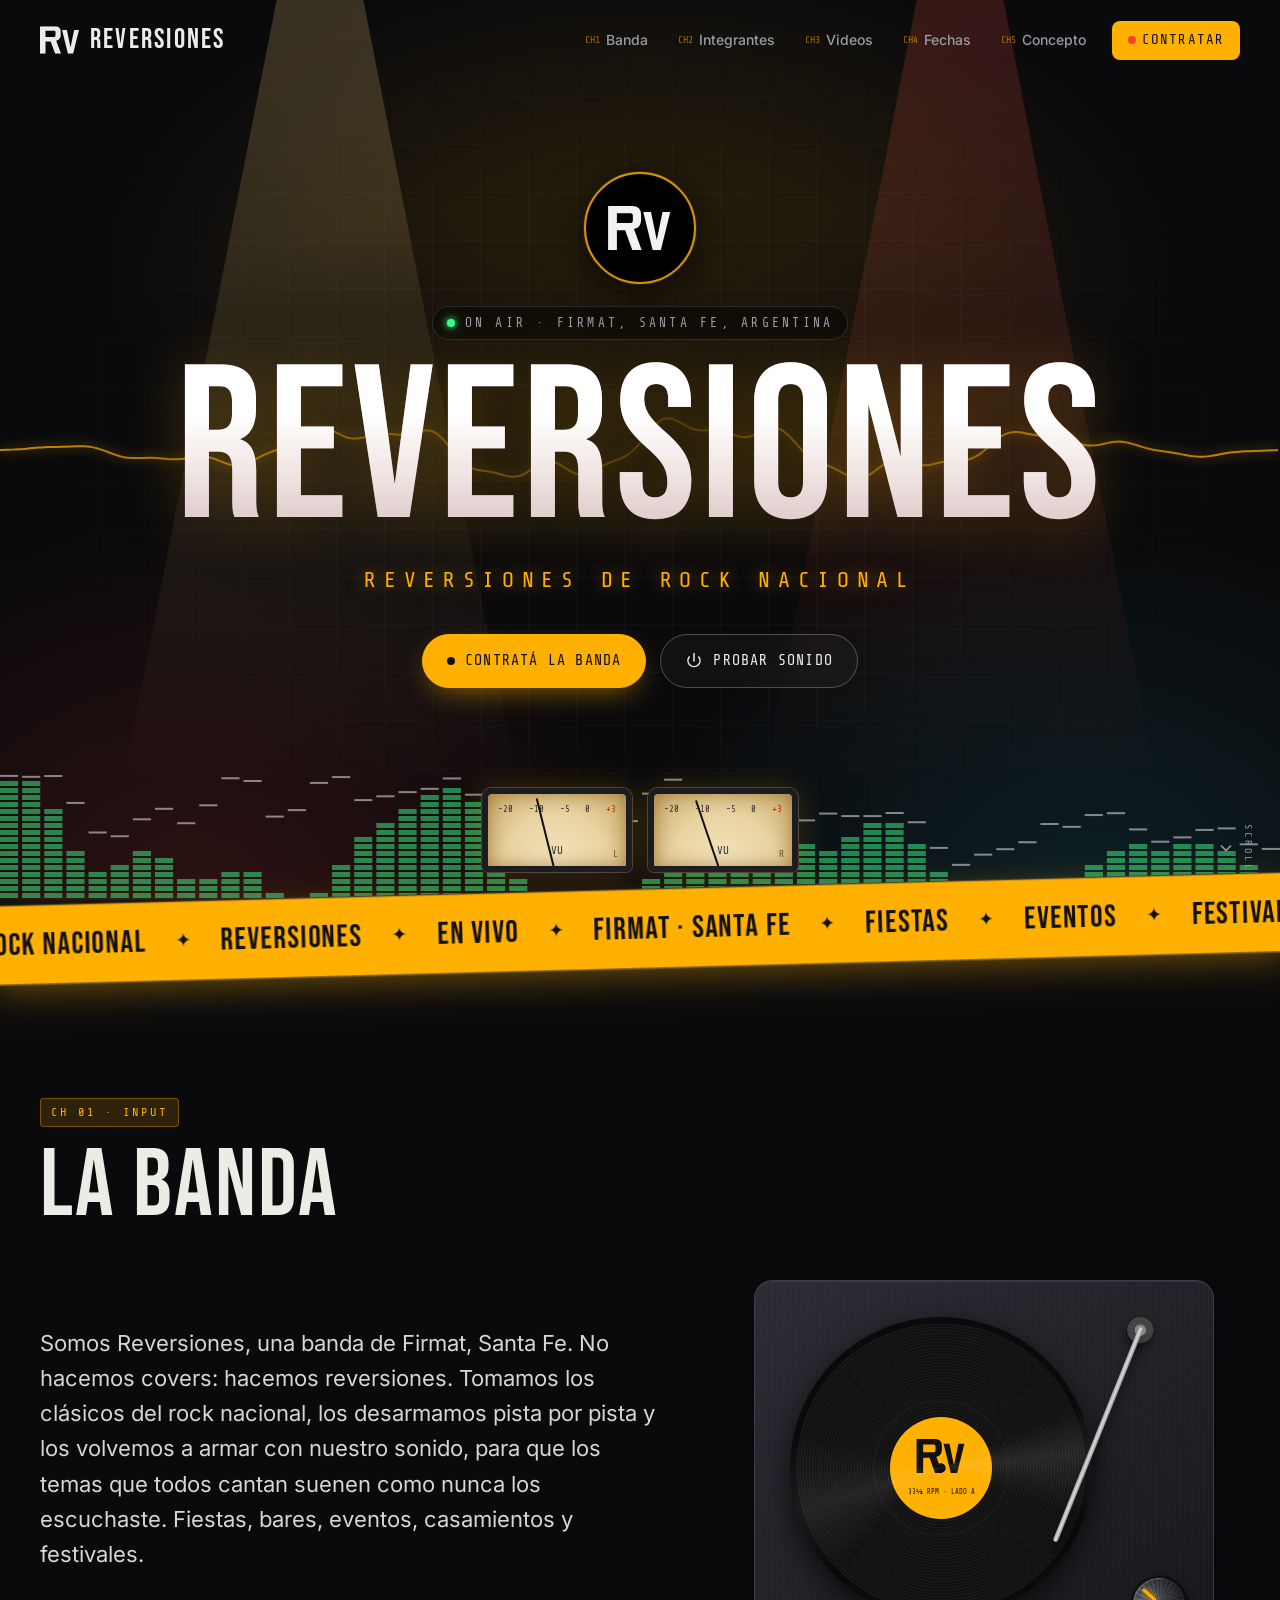
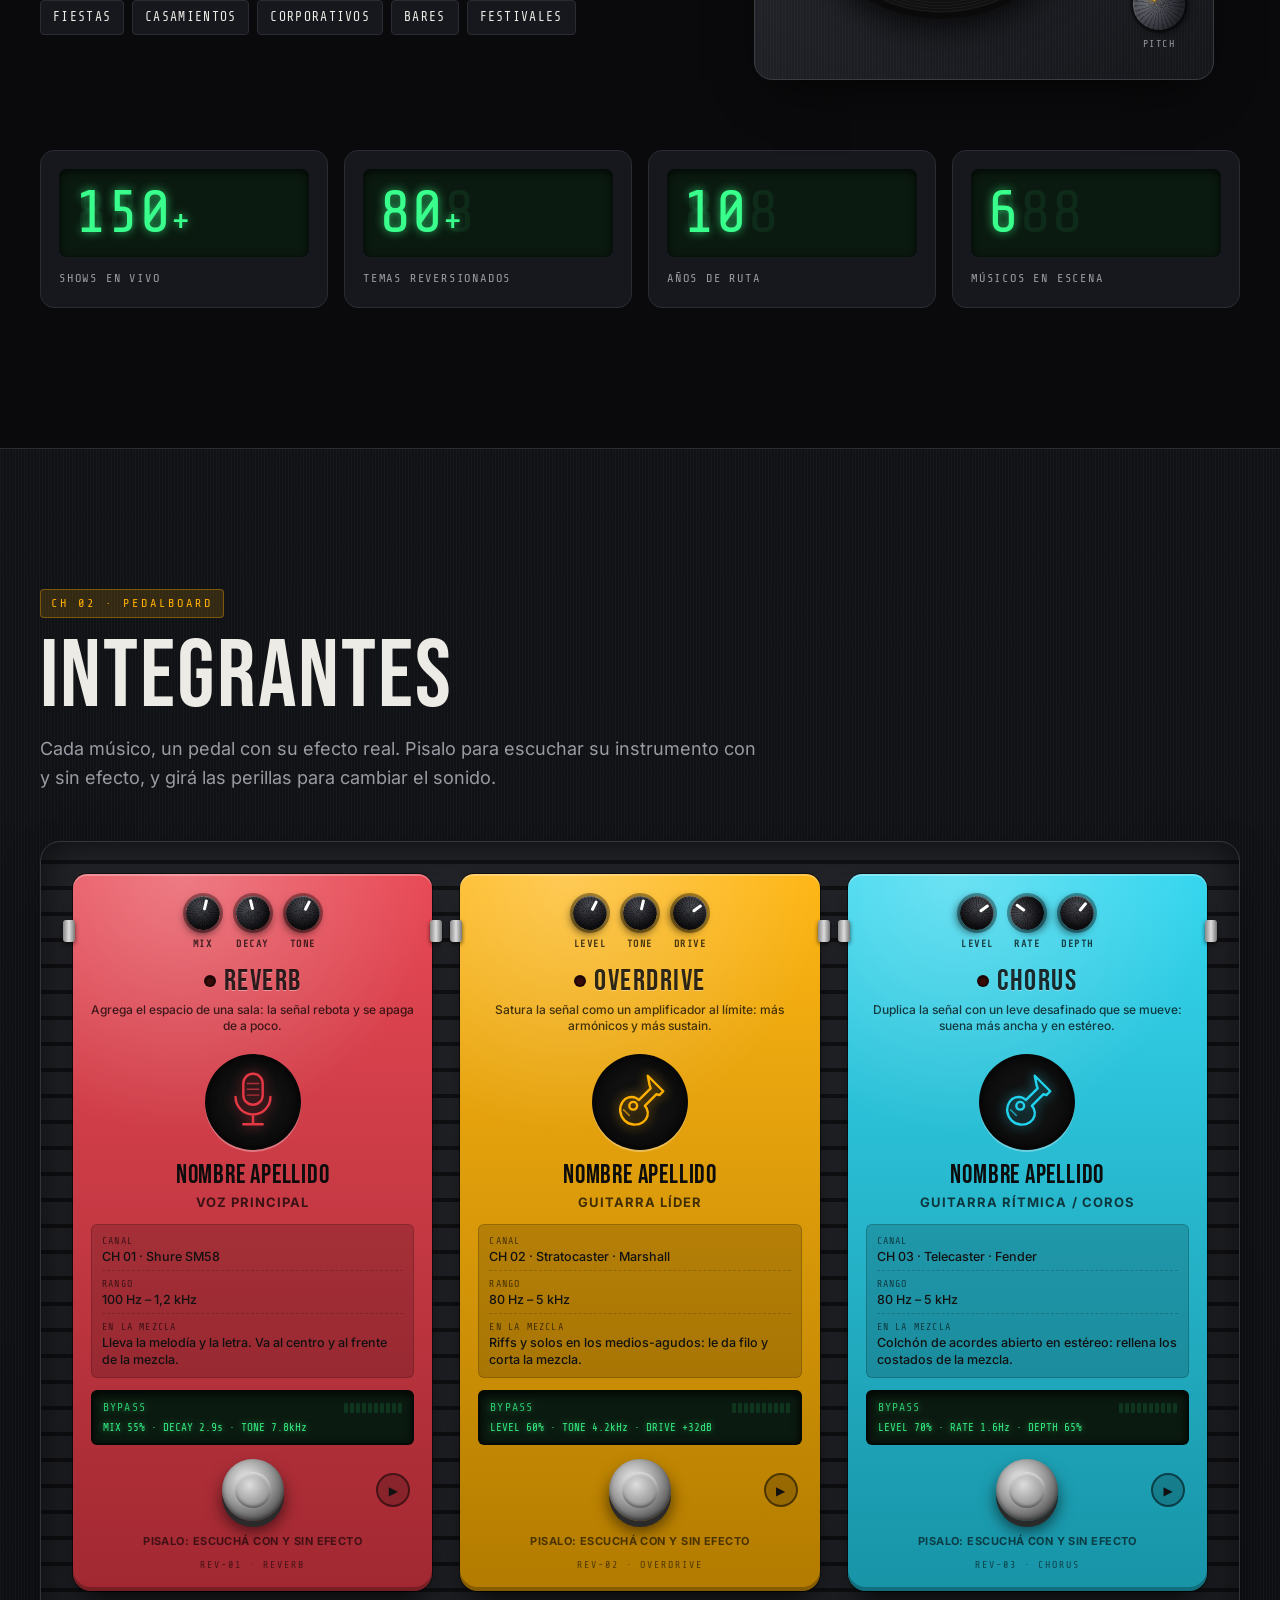
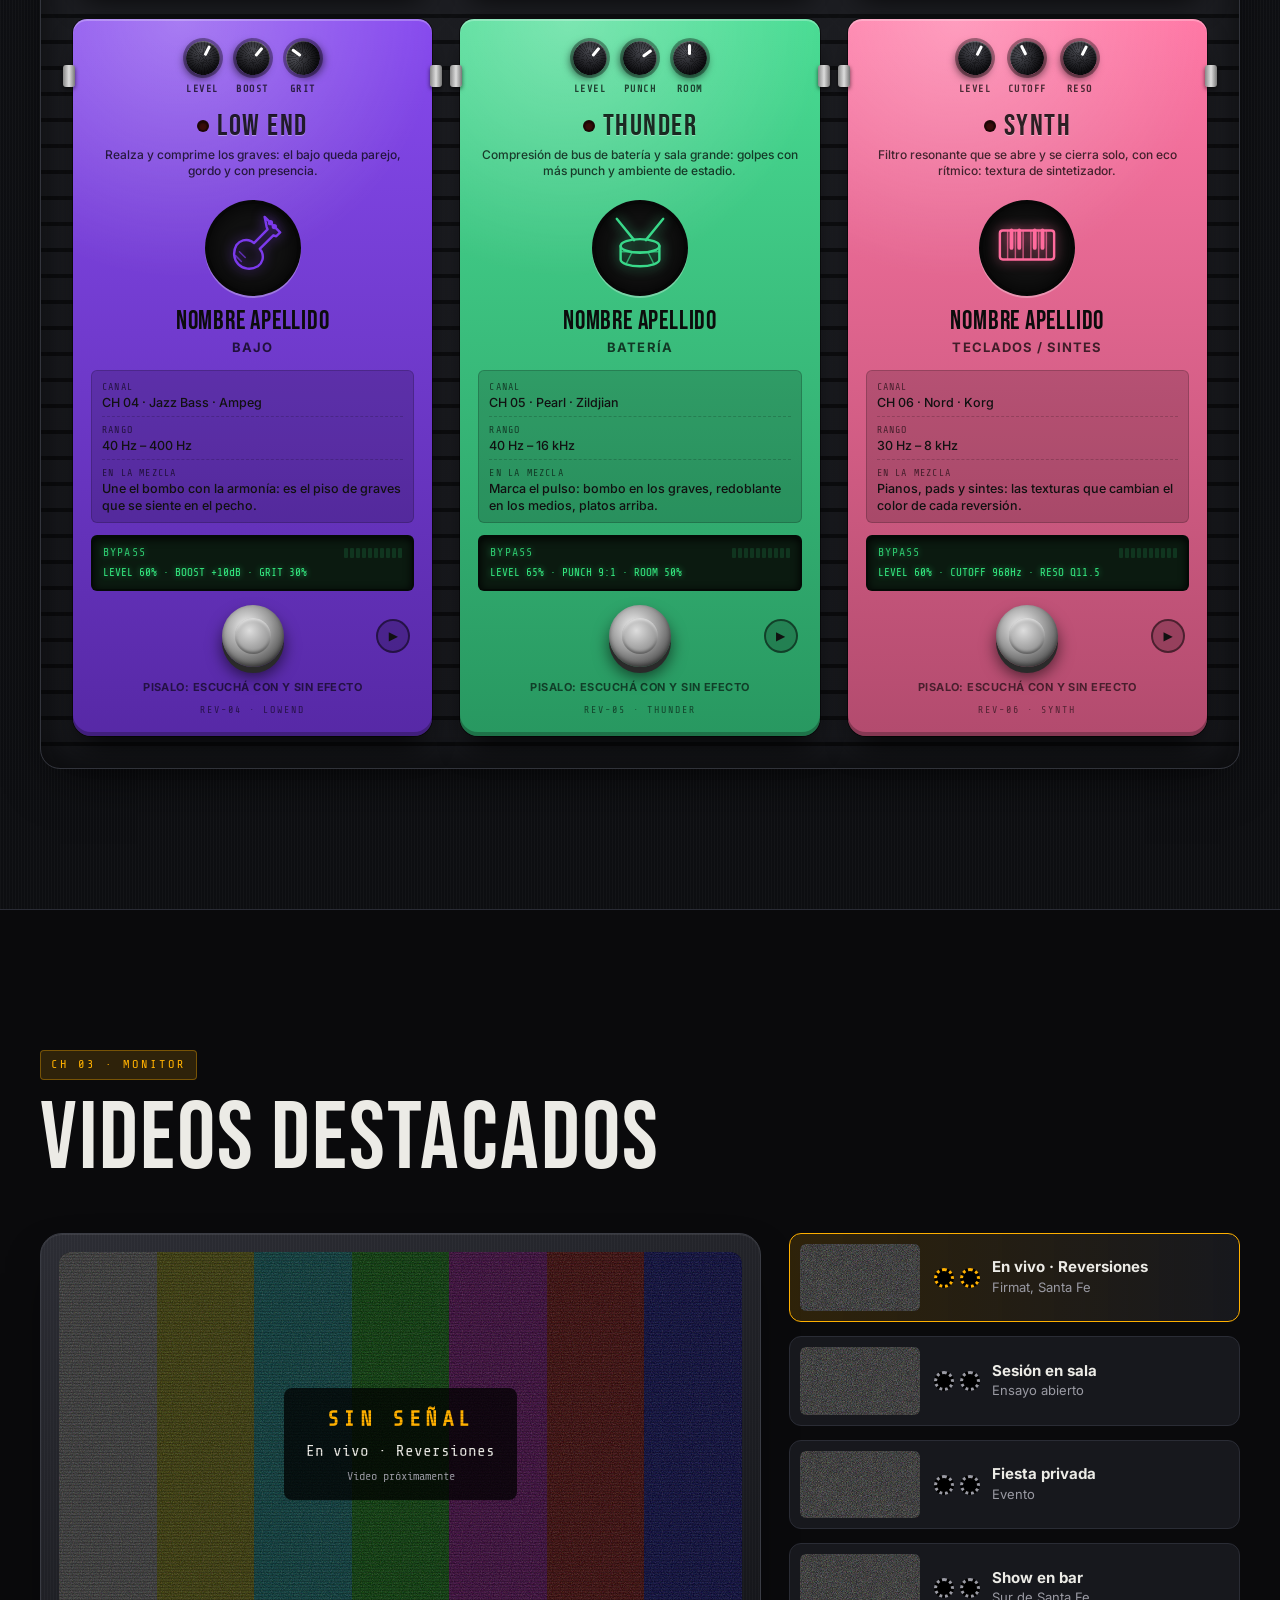
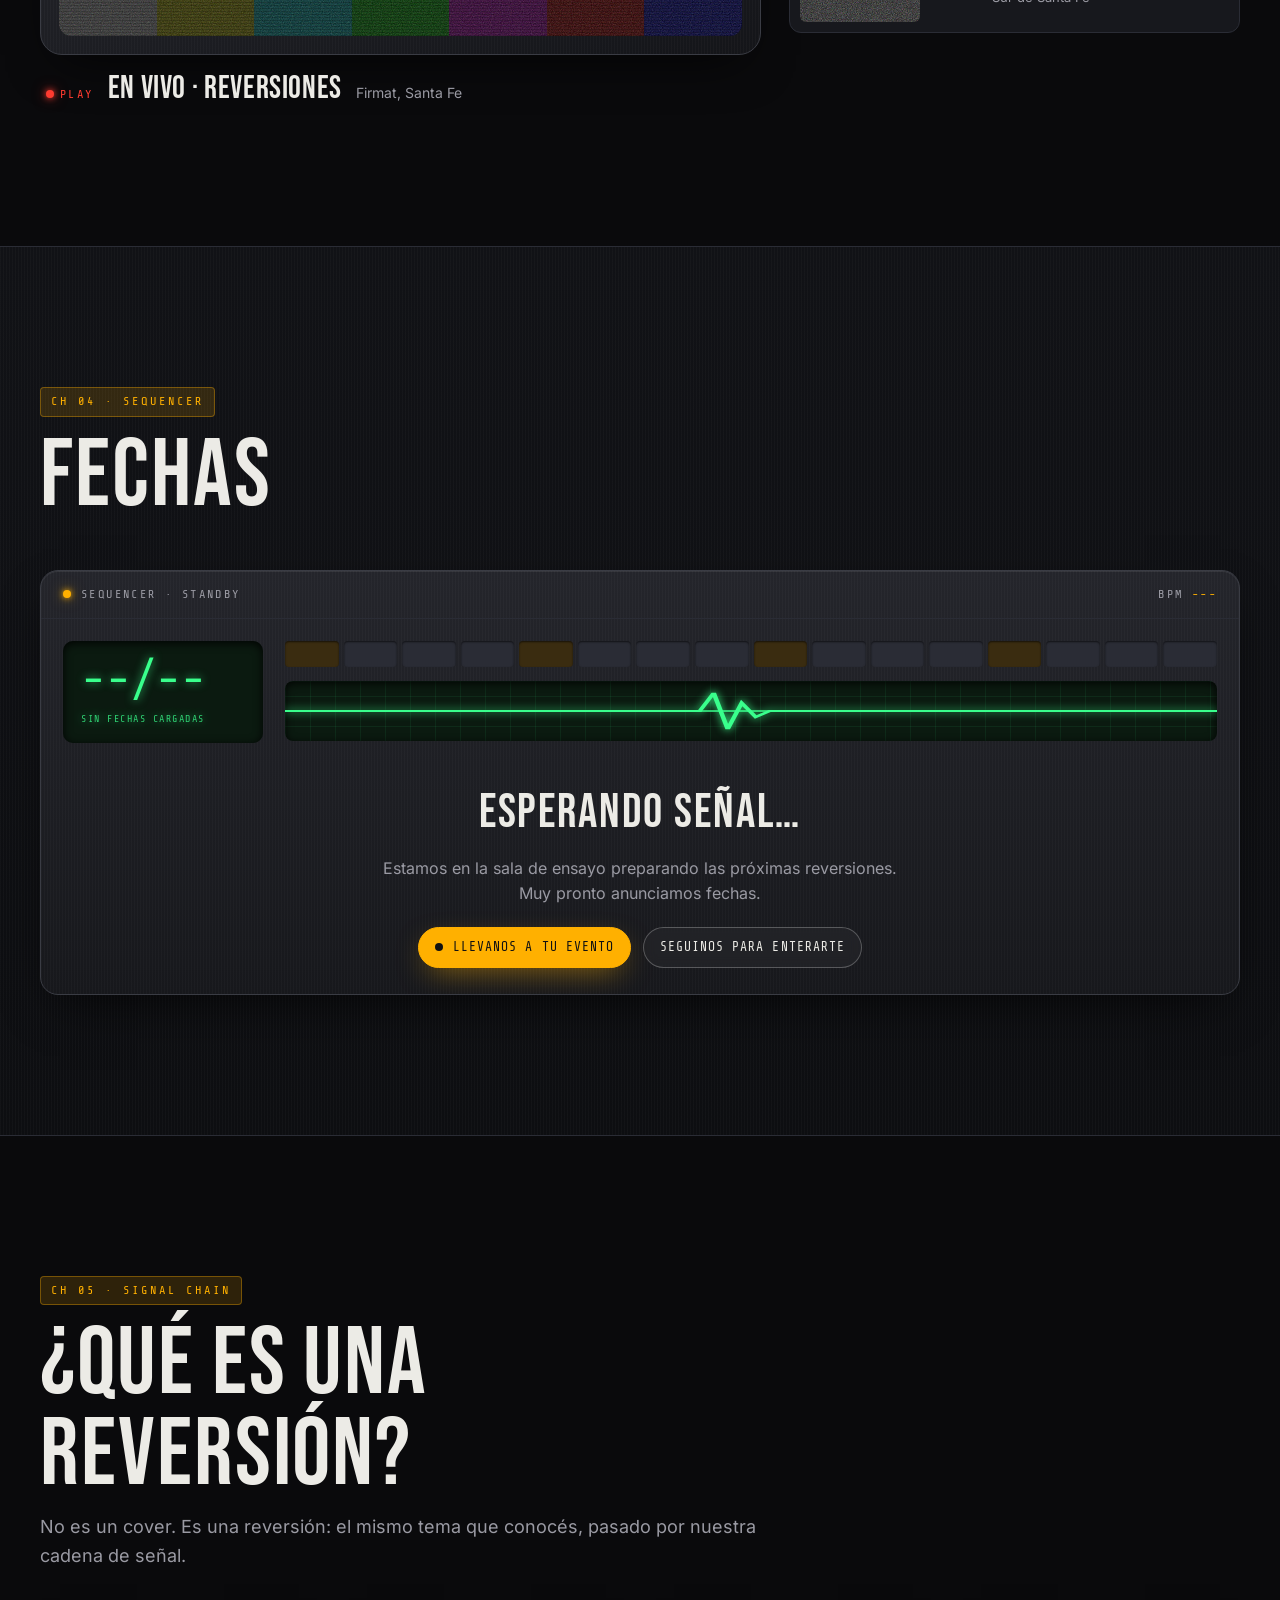
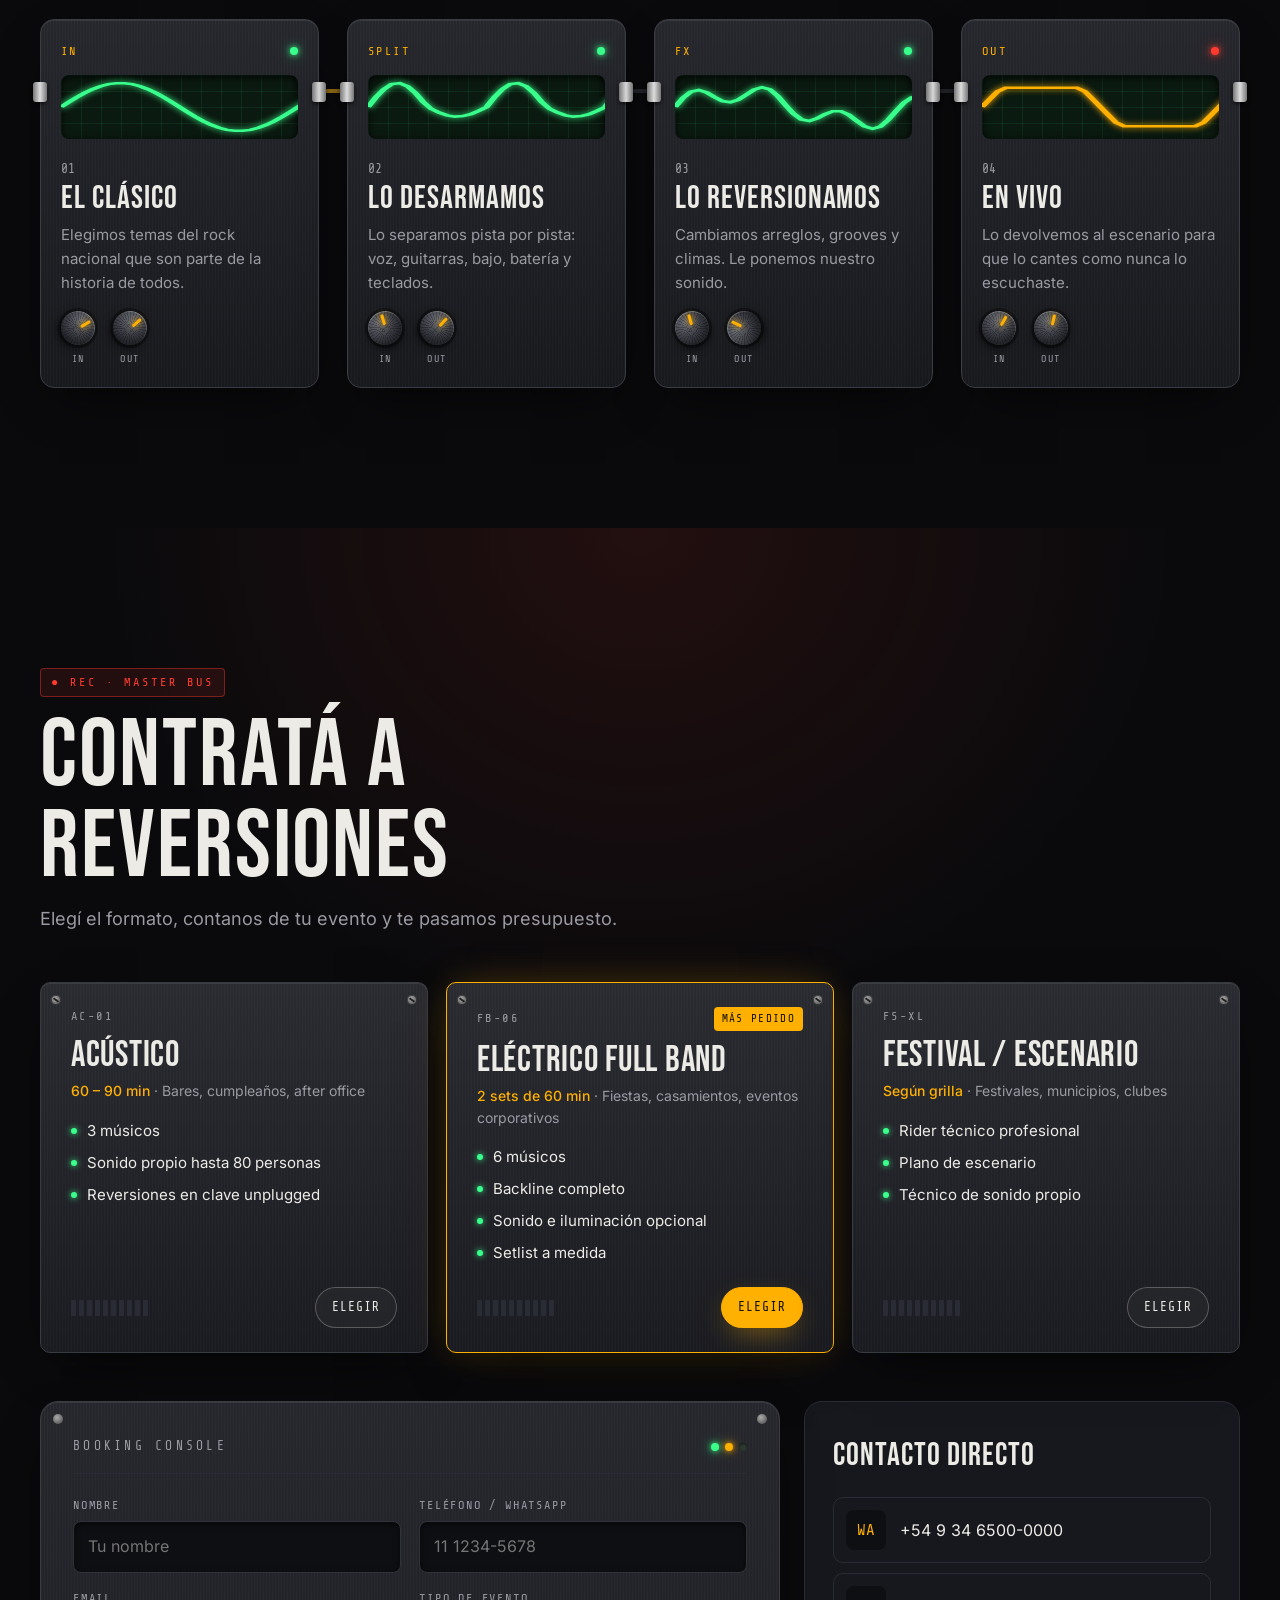
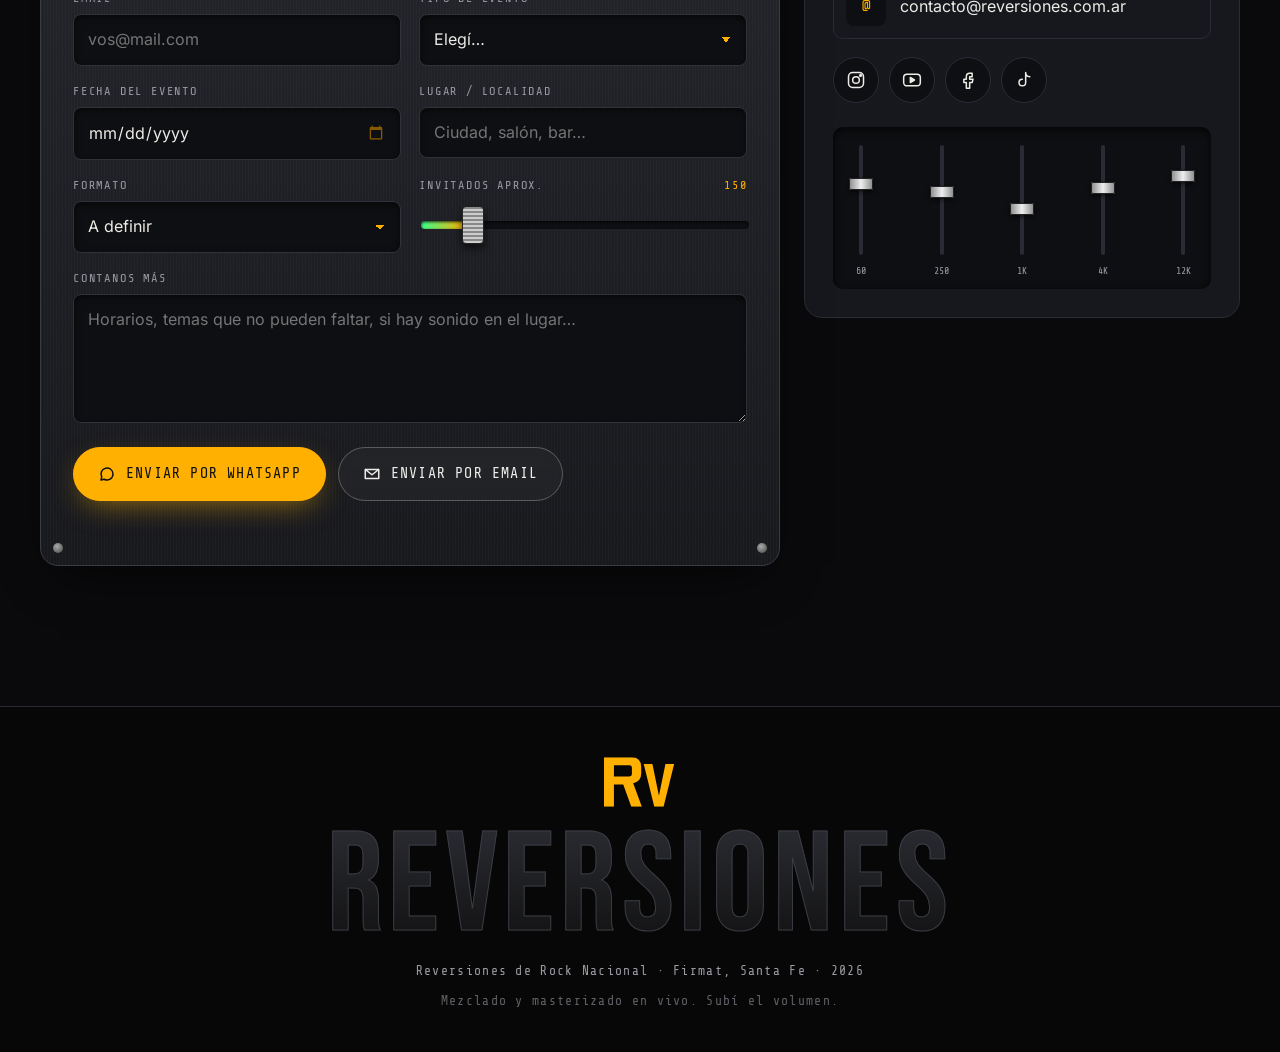
==== commit 9e5feb6b: "Permitir un tema real de la banda en el botón del inicio Con tema.archivo configurado en content.js," ====
--- a/index.html
+++ b/index.html
@@ -69,6 +69,12 @@
             <span>Probar sonido</span>
           </button>
         </div>
+        <div class="nowplaying" id="nowPlaying" hidden aria-live="polite">
+          <span class="nowplaying__eq" aria-hidden="true"><i></i><i></i><i></i><i></i></span>
+          <span class="nowplaying__text"><b id="npTitle"></b><small id="npDetail"></small></span>
+          <span class="nowplaying__time" id="npTime">0:00</span>
+          <span class="nowplaying__bar" aria-hidden="true"><i id="npBar"></i></span>
+        </div>
       </div>
 
       <!-- VU meters analógicos -->
--- a/assets/css/styles.css
+++ b/assets/css/styles.css
@@ -663,6 +663,79 @@
   justify-content: center;
   flex-wrap: wrap;
 }
+/* Display "sonando ahora" del tema real */
+.nowplaying {
+  position: relative;
+  display: inline-flex;
+  align-items: center;
+  gap: 12px;
+  margin-top: 22px;
+  padding: 10px 16px 12px;
+  border-radius: 10px;
+  background: #0b1a10;
+  border: 1px solid rgba(57, 255, 140, 0.2);
+  box-shadow: inset 0 2px 10px rgba(0, 0, 0, 0.9);
+  font-family: var(--font-mono);
+  color: var(--green);
+  text-shadow: 0 0 8px rgba(57, 255, 140, 0.6);
+  max-width: 100%;
+  overflow: hidden;
+}
+.nowplaying__eq {
+  display: flex;
+  align-items: flex-end;
+  gap: 2px;
+  height: 16px;
+}
+.nowplaying__eq i {
+  width: 3px;
+  background: var(--green);
+  animation: eqbar 0.7s ease-in-out infinite alternate;
+}
+.nowplaying__eq i:nth-child(2) { animation-duration: 0.5s; }
+.nowplaying__eq i:nth-child(3) { animation-duration: 0.9s; }
+.nowplaying__eq i:nth-child(4) { animation-duration: 0.6s; }
+.nowplaying.is-paused .nowplaying__eq i {
+  animation-play-state: paused;
+}
+.nowplaying__text {
+  display: flex;
+  flex-direction: column;
+  text-align: left;
+  min-width: 0;
+  line-height: 1.25;
+}
+.nowplaying__text b {
+  font-weight: 400;
+  letter-spacing: 0.08em;
+  white-space: nowrap;
+  overflow: hidden;
+  text-overflow: ellipsis;
+}
+.nowplaying__text small {
+  font-size: 11px;
+  opacity: 0.7;
+}
+.nowplaying__time {
+  font-size: 13px;
+  white-space: nowrap;
+}
+.nowplaying__bar {
+  position: absolute;
+  left: 0;
+  right: 0;
+  bottom: 0;
+  height: 3px;
+  background: rgba(57, 255, 140, 0.12);
+}
+.nowplaying__bar i {
+  display: block;
+  height: 100%;
+  background: var(--green);
+  transform-origin: left;
+  transform: scaleX(0);
+}
+
 .hero__vus {
   position: absolute;
   bottom: 28px;
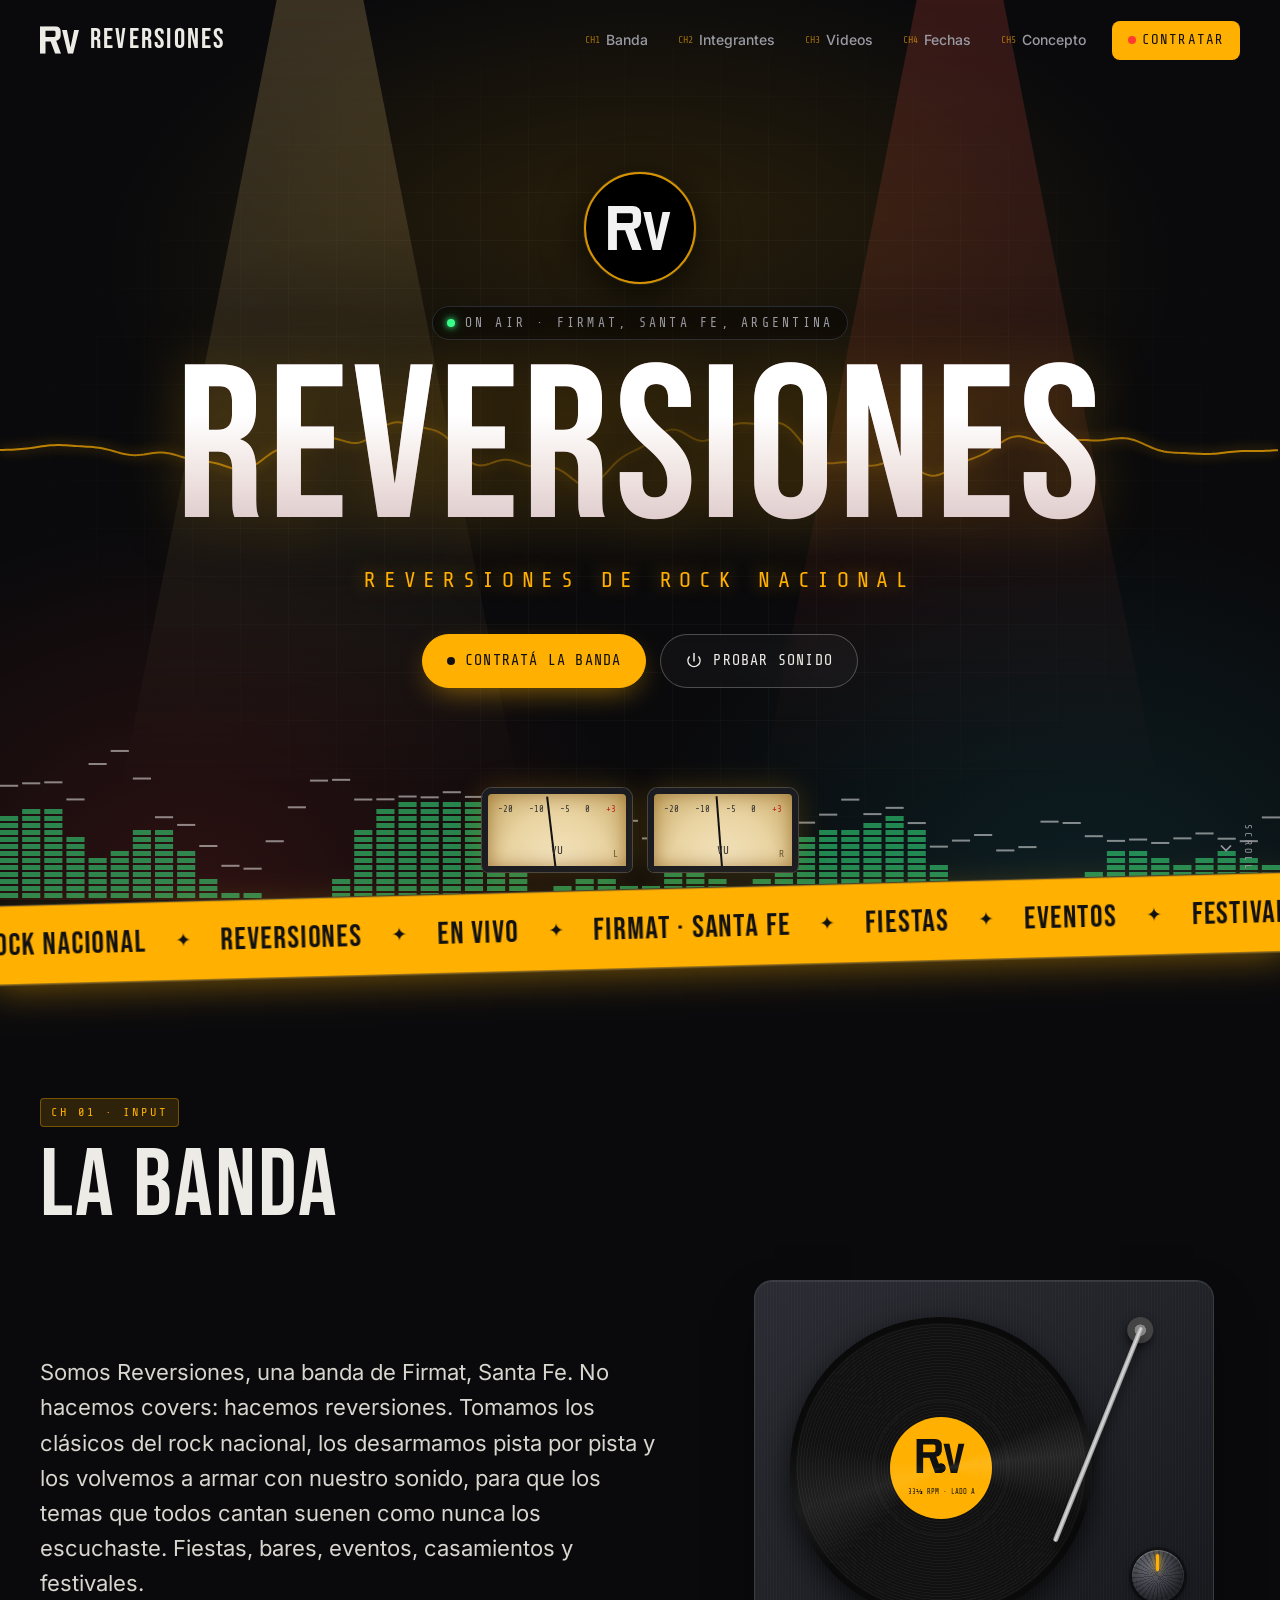
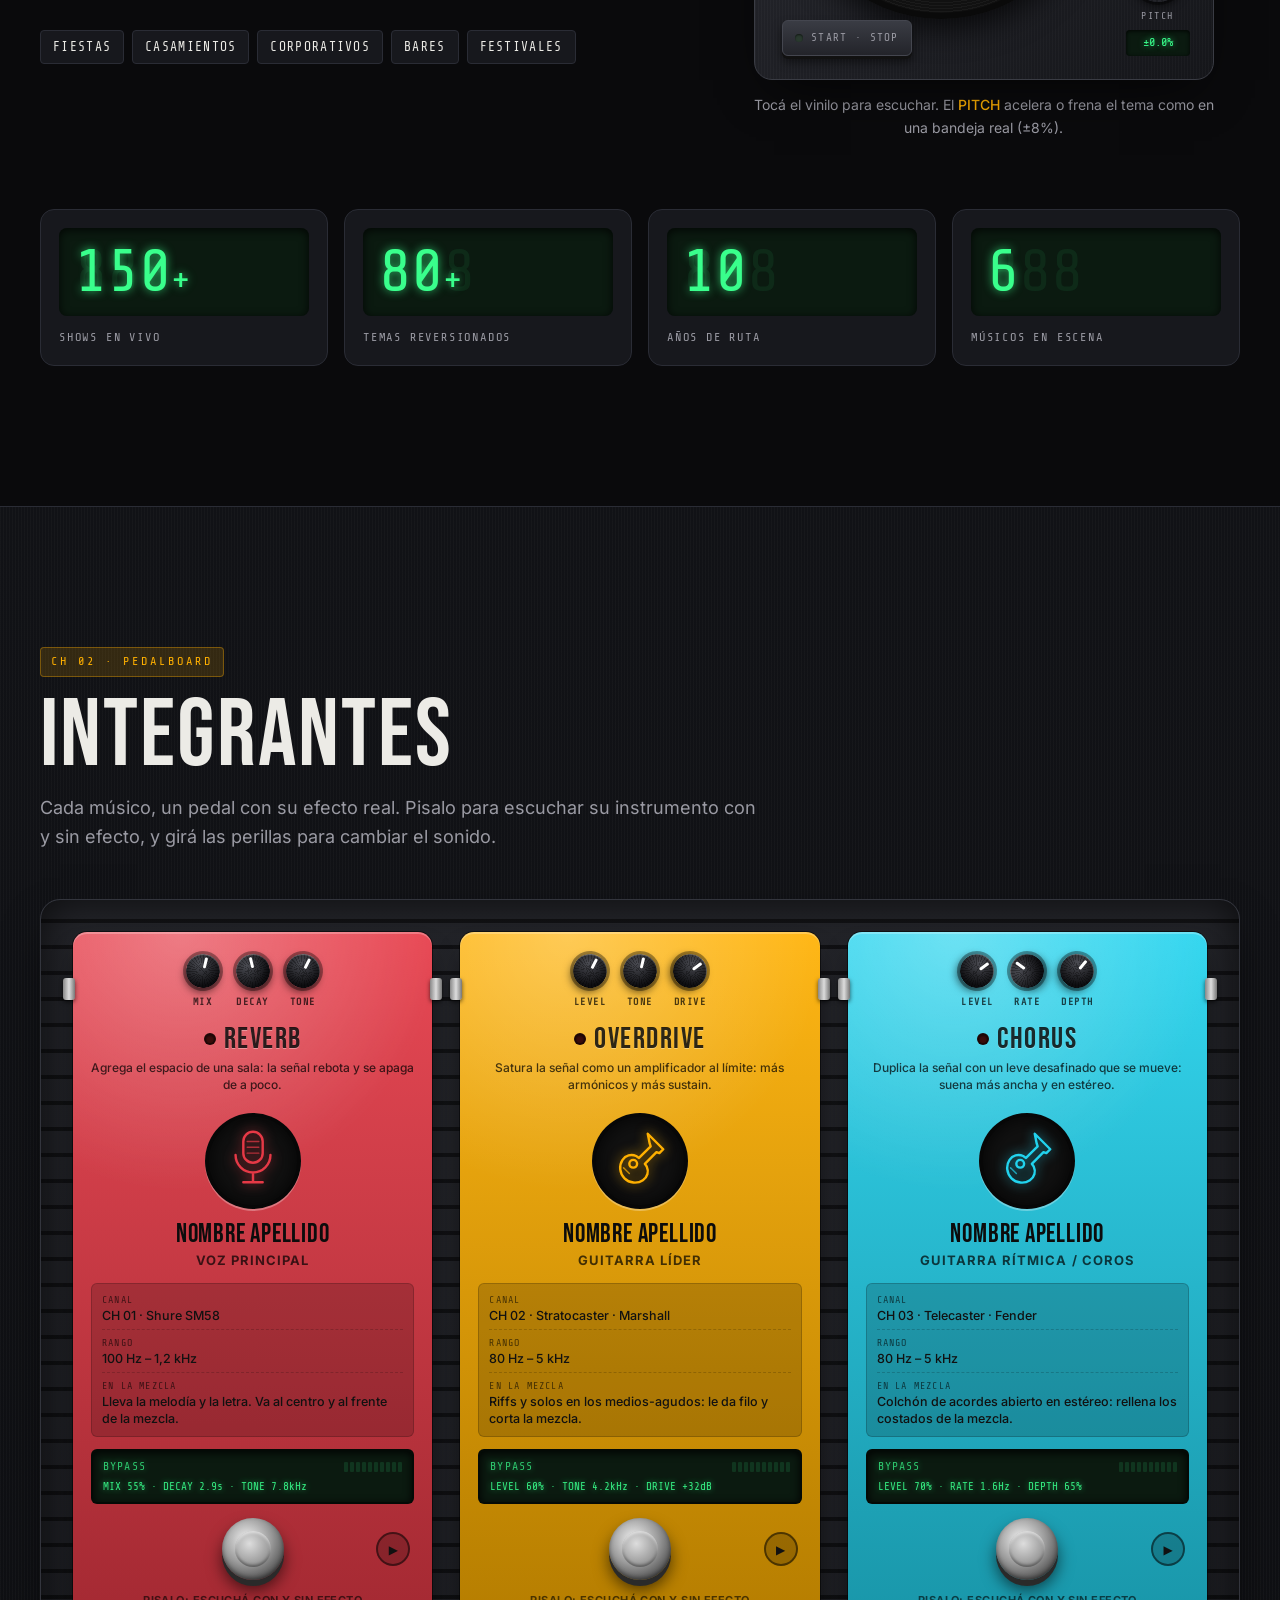
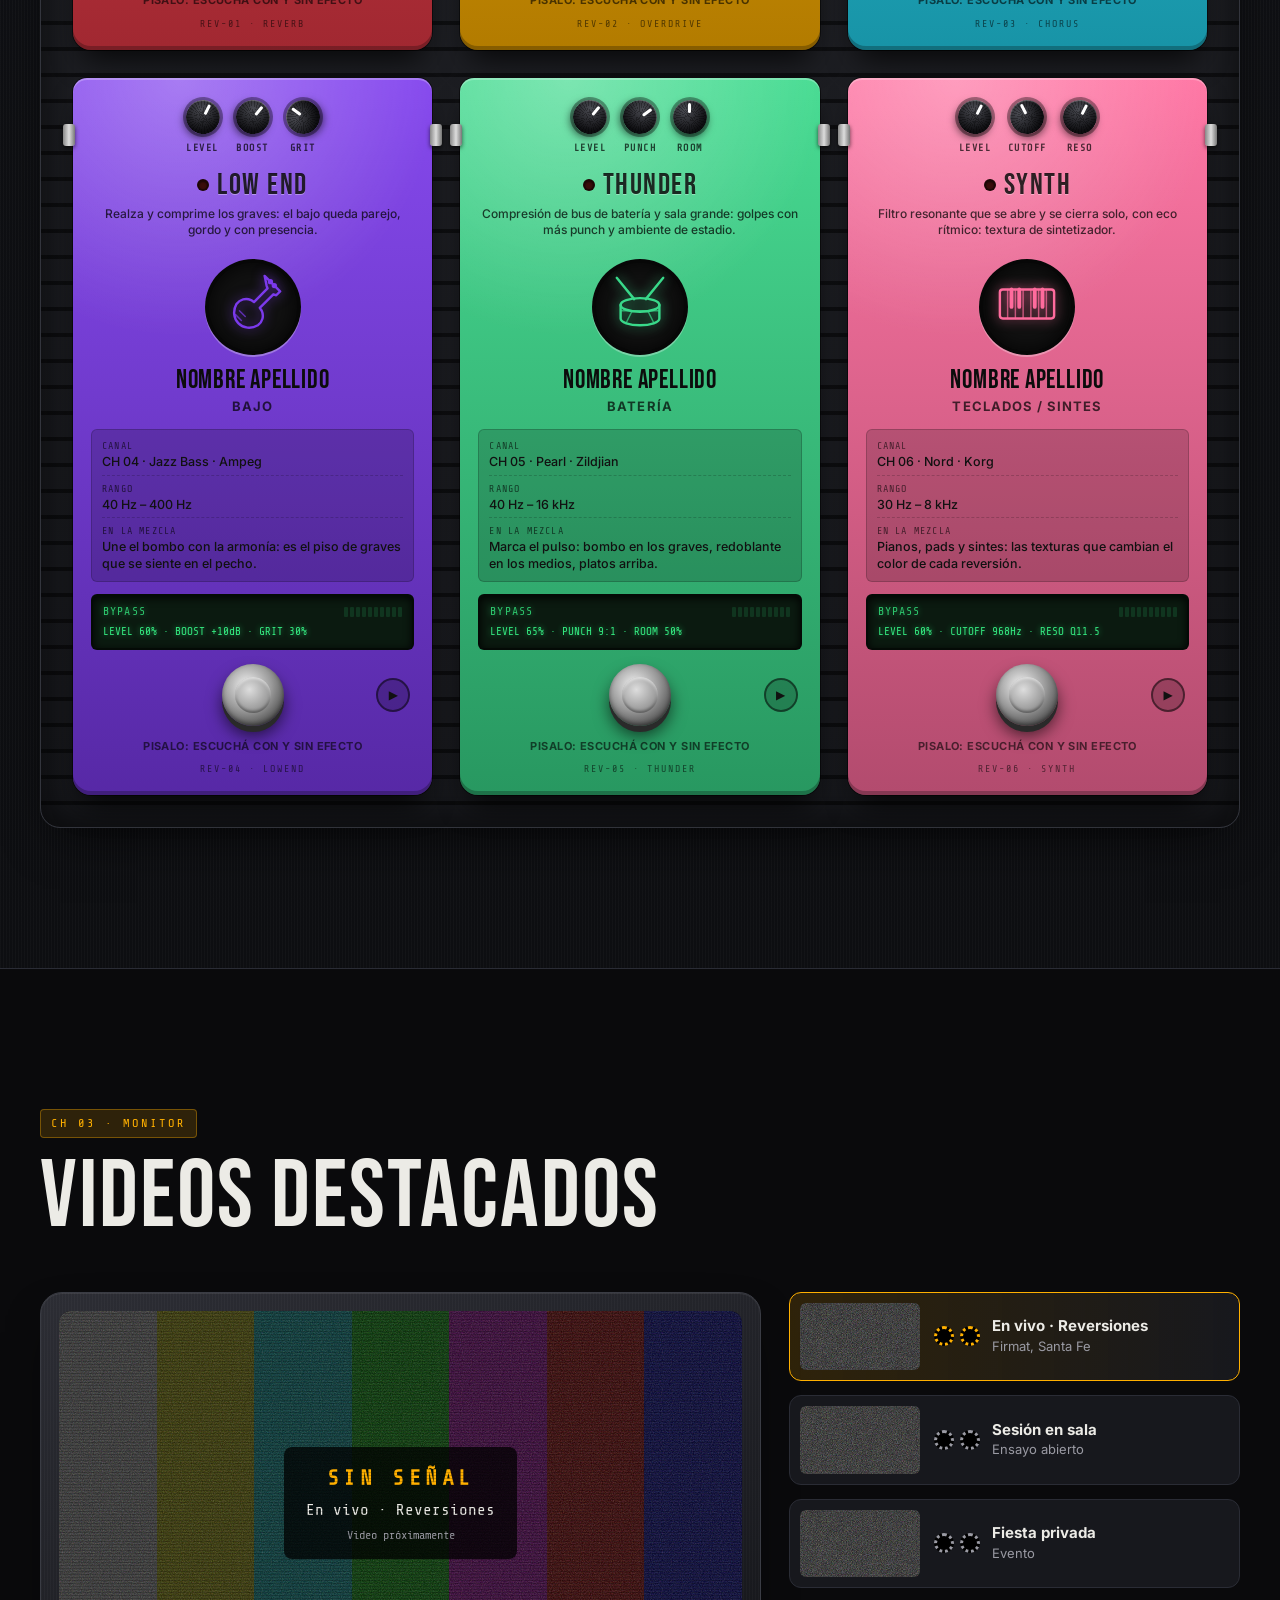
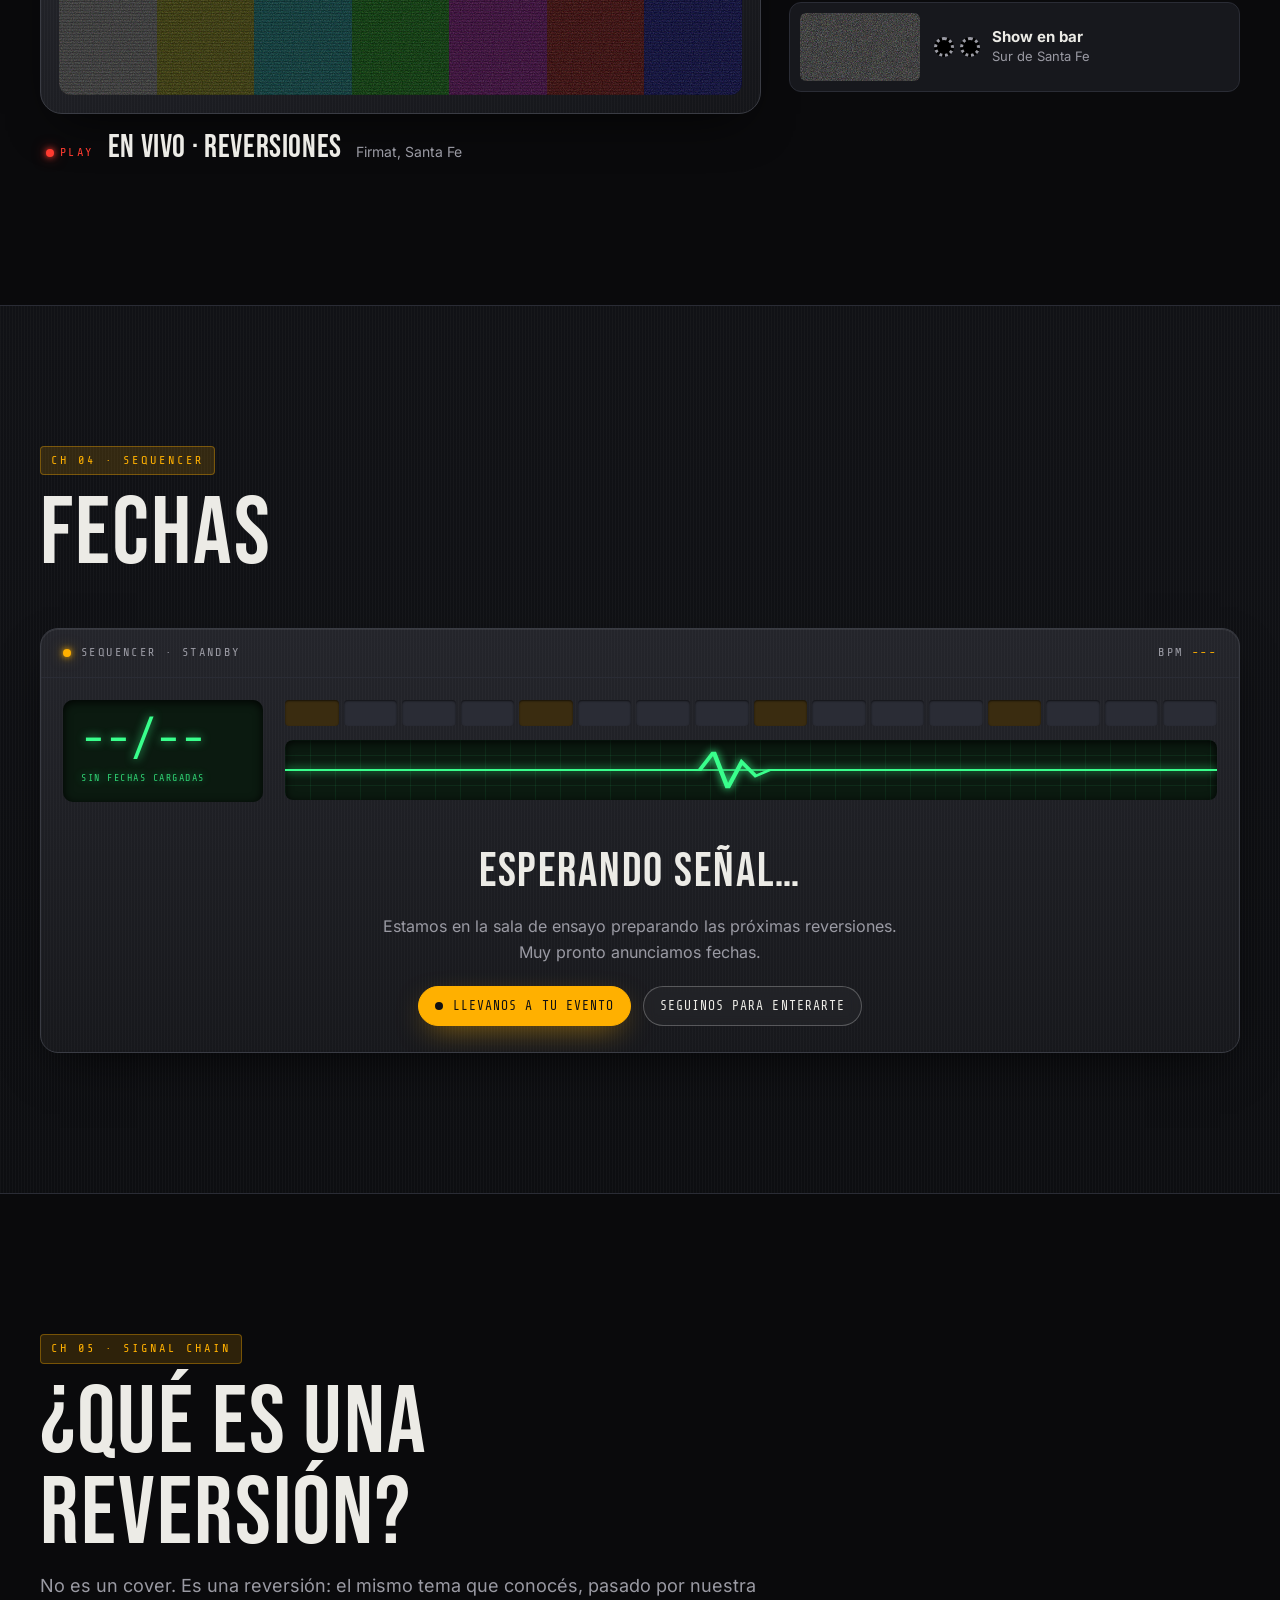
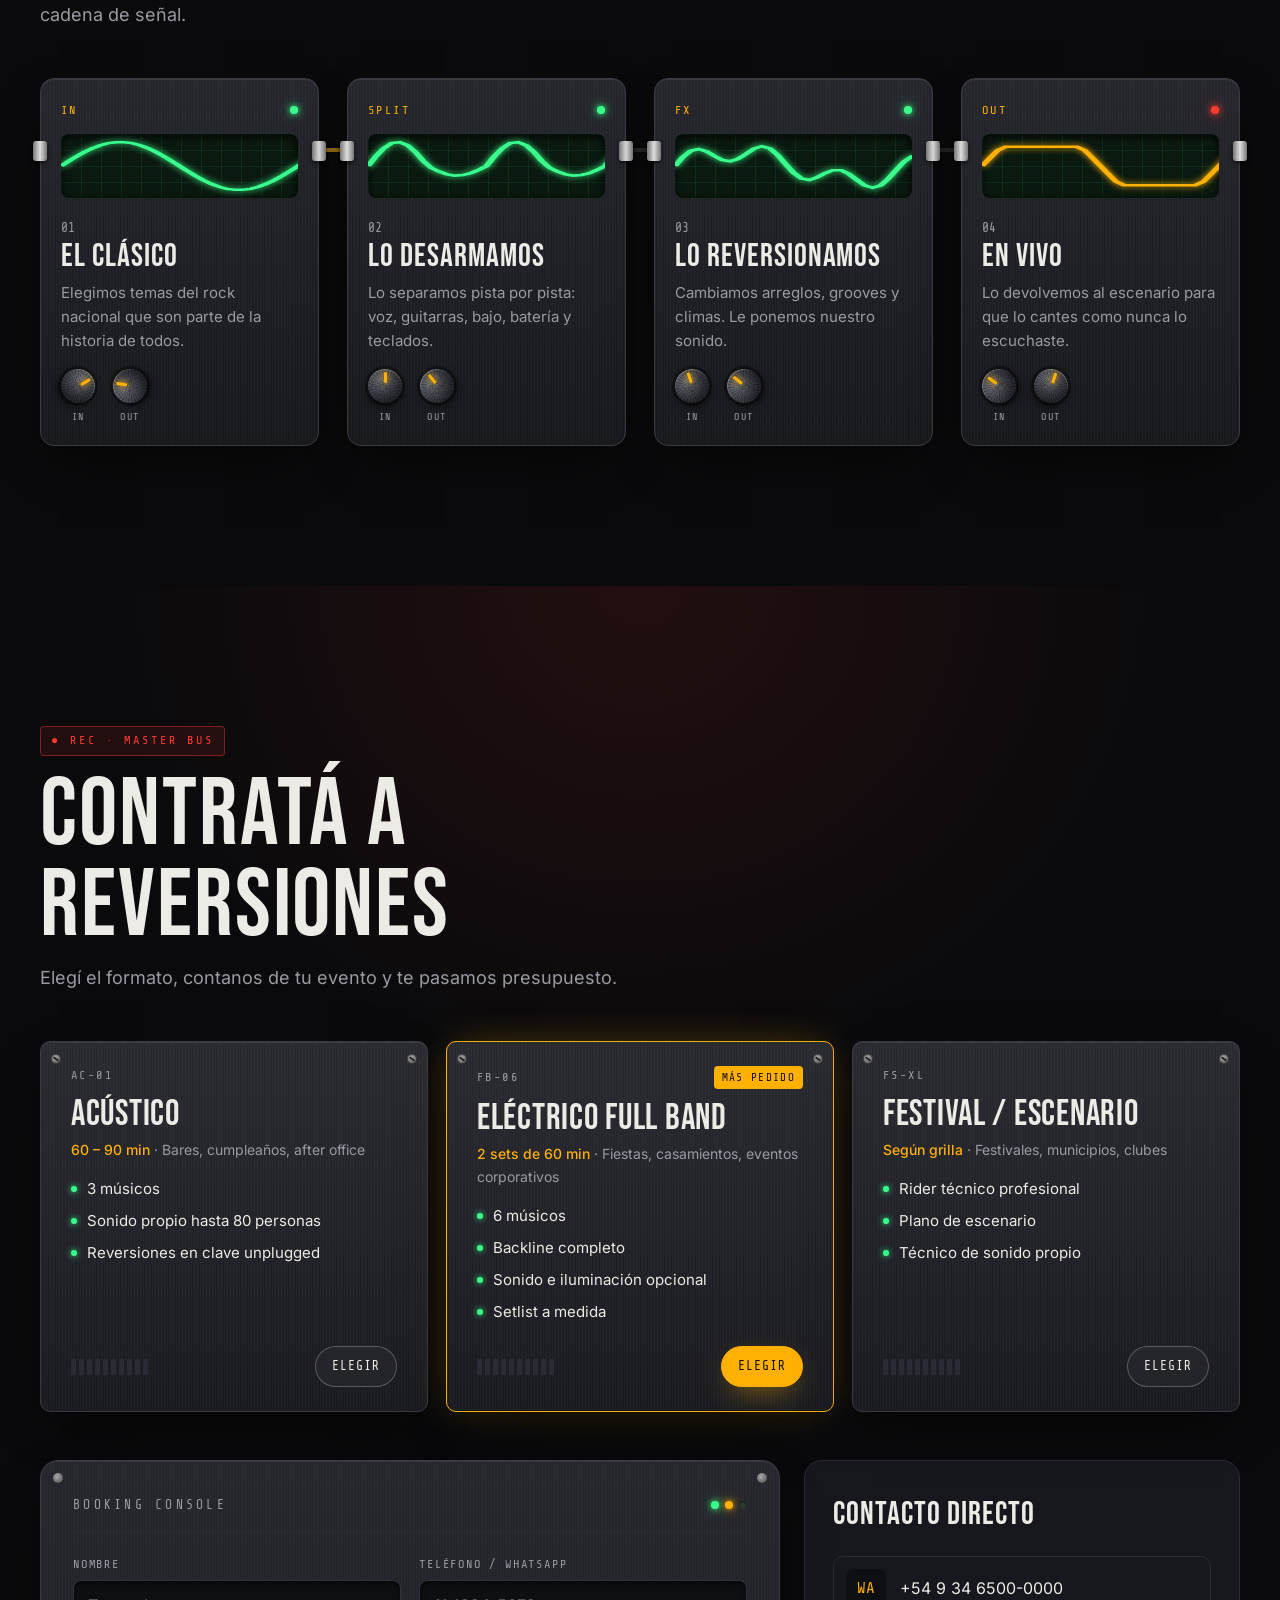
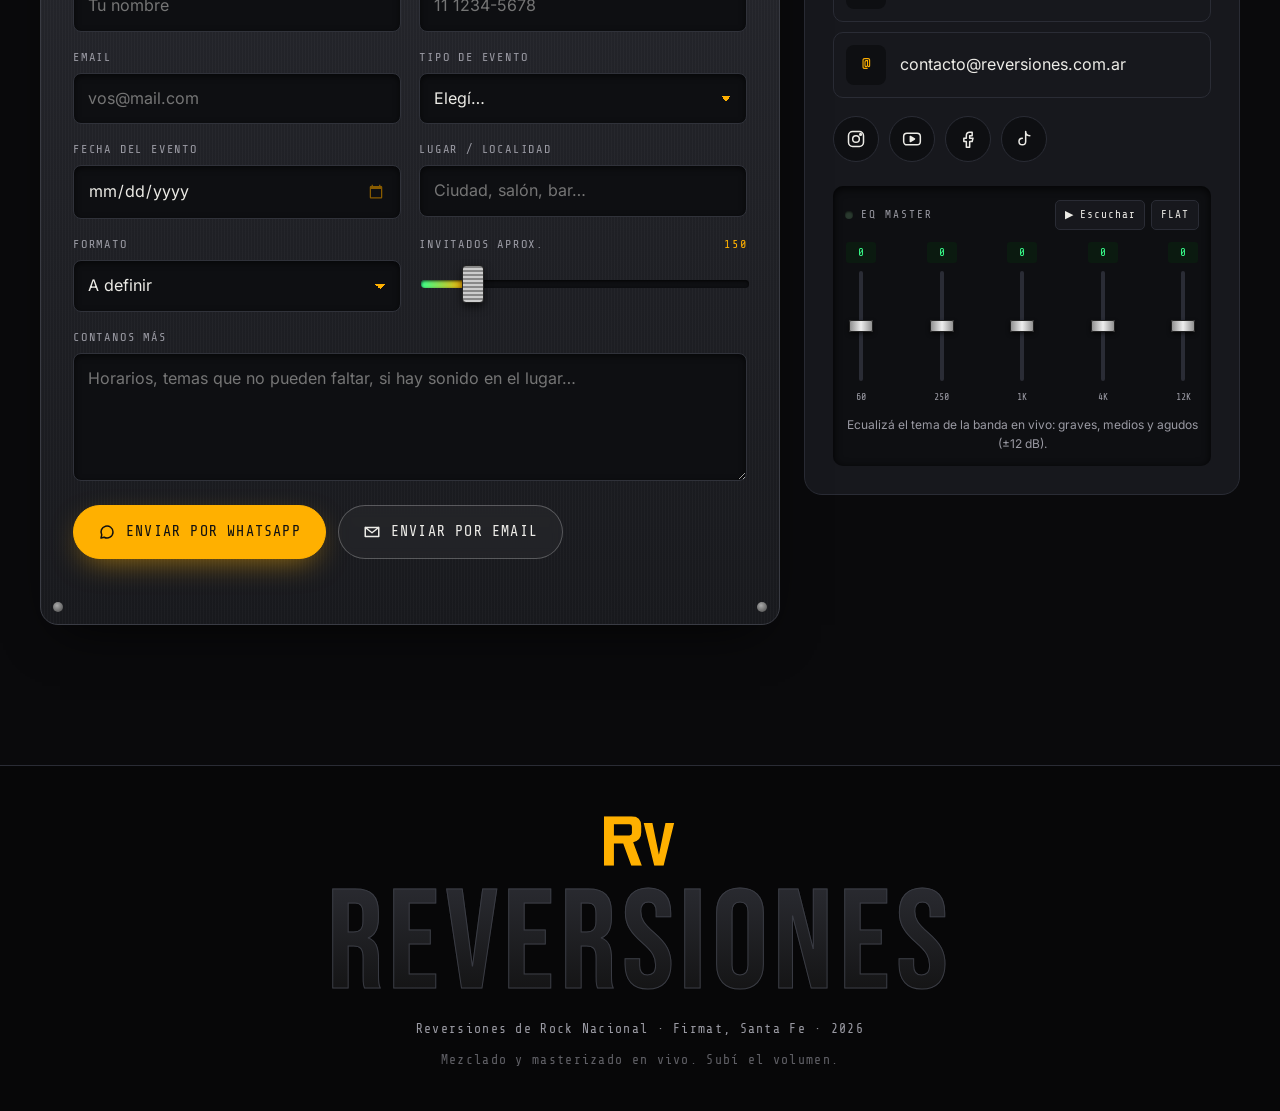
==== commit 55bb09da: "Hacer funcionales el tocadiscos y el ecualizador - Tocadiscos: el vinilo y START/STOP reproducen el " ====
--- a/index.html
+++ b/index.html
@@ -108,14 +108,21 @@
             </ul>
           </div>
 
-          <div class="about__vinyl reveal" aria-hidden="true">
+          <div class="about__vinyl reveal">
             <div class="turntable">
-              <div class="vinyl" id="vinyl">
-                <div class="vinyl__label"><svg class="vinyl__rv" viewBox="0 0 116 80" aria-hidden="true"><use href="#rv"/></svg><small>33⅓ RPM · LADO A</small></div>
+              <button class="vinyl" id="vinyl" aria-pressed="false" aria-label="Reproducir el tema en el tocadiscos">
+                <span class="vinyl__label"><svg class="vinyl__rv" viewBox="0 0 116 80" aria-hidden="true"><use href="#rv"/></svg><small id="vinylTitle">33⅓ RPM · LADO A</small></span>
+              </button>
+              <div class="tonearm" aria-hidden="true"></div>
+              <div class="turntable__pitch">
+                <div class="turntable__knob knob" data-label="PITCH" data-value="50"></div>
+                <output class="turntable__lcd" id="pitchOut">±0.0%</output>
               </div>
-              <div class="tonearm"></div>
-              <div class="turntable__knob knob" data-label="PITCH"></div>
-            </div>
+              <button class="turntable__start" id="vinylStart" aria-label="Start / Stop">
+                <span class="led"></span>START · STOP
+              </button>
+            </div>
+            <p class="turntable__hint">Tocá el vinilo para escuchar. El <b>PITCH</b> acelera o frena el tema como en una bandeja real (±8%).</p>
           </div>
         </div>
 
@@ -277,12 +284,22 @@
               <span class="contact-card__ico">@</span><span id="mailText"></span>
             </a>
             <div class="socials" id="socials"></div>
-            <div class="eq" aria-hidden="true">
-              <div class="eq__band"><input type="range" orient="vertical" min="-12" max="12" value="4" aria-label="EQ 60Hz"><small>60</small></div>
-              <div class="eq__band"><input type="range" orient="vertical" min="-12" max="12" value="2" aria-label="EQ 250Hz"><small>250</small></div>
-              <div class="eq__band"><input type="range" orient="vertical" min="-12" max="12" value="-2" aria-label="EQ 1kHz"><small>1K</small></div>
-              <div class="eq__band"><input type="range" orient="vertical" min="-12" max="12" value="3" aria-label="EQ 4kHz"><small>4K</small></div>
-              <div class="eq__band"><input type="range" orient="vertical" min="-12" max="12" value="6" aria-label="EQ 12kHz"><small>12K</small></div>
+            <div class="eq" id="eq">
+              <div class="eq__head">
+                <span><span class="led" id="eqLed"></span>EQ MASTER</span>
+                <span class="eq__btns">
+                  <button type="button" class="eq__btn" id="eqPlay" aria-pressed="false">▶ Escuchar</button>
+                  <button type="button" class="eq__btn" id="eqFlat">FLAT</button>
+                </span>
+              </div>
+              <div class="eq__bands">
+                <div class="eq__band"><output>0</output><input type="range" min="-12" max="12" step="1" value="0" aria-label="Ecualizador 60 Hz"><small>60</small></div>
+                <div class="eq__band"><output>0</output><input type="range" min="-12" max="12" step="1" value="0" aria-label="Ecualizador 250 Hz"><small>250</small></div>
+                <div class="eq__band"><output>0</output><input type="range" min="-12" max="12" step="1" value="0" aria-label="Ecualizador 1 kHz"><small>1K</small></div>
+                <div class="eq__band"><output>0</output><input type="range" min="-12" max="12" step="1" value="0" aria-label="Ecualizador 4 kHz"><small>4K</small></div>
+                <div class="eq__band"><output>0</output><input type="range" min="-12" max="12" step="1" value="0" aria-label="Ecualizador 12 kHz"><small>12K</small></div>
+              </div>
+              <p class="eq__hint">Ecualizá el tema de la banda en vivo: graves, medios y agudos (±12 dB).</p>
             </div>
           </aside>
         </div>
--- a/assets/css/styles.css
+++ b/assets/css/styles.css
@@ -1007,6 +1007,10 @@
 }
 .vinyl {
   --spin: 1.8s;
+  display: block;
+  padding: 0;
+  border: 0;
+  cursor: pointer;
   width: 78%;
   aspect-ratio: 1;
   border-radius: 50%;
@@ -1017,6 +1021,15 @@
   box-shadow: 0 10px 30px rgba(0, 0, 0, 0.7), inset 0 0 0 6px #0a0a0a;
   position: relative;
   animation: spin var(--spin) linear infinite;
+  animation-play-state: paused;
+  transition: box-shadow 0.3s;
+}
+/* Gira solo mientras suena */
+.is-playing .vinyl {
+  animation-play-state: running;
+}
+.vinyl:hover {
+  box-shadow: 0 10px 30px rgba(0, 0, 0, 0.7), inset 0 0 0 6px #0a0a0a, 0 0 0 3px rgba(255, 176, 0, 0.35);
 }
 .vinyl::after {
   content: "";
@@ -1089,10 +1102,64 @@
   border-radius: 3px;
   box-shadow: 4px 8px 10px rgba(0, 0, 0, 0.5);
 }
-.turntable__knob {
-  position: absolute;
-  right: 6%;
-  bottom: 7%;
+.turntable__pitch {
+  position: absolute;
+  right: 5%;
+  bottom: 6%;
+  display: flex;
+  flex-direction: column;
+  align-items: center;
+  gap: 6px;
+}
+.turntable__lcd {
+  min-width: 64px;
+  padding: 3px 6px;
+  border-radius: 4px;
+  background: #0b1a10;
+  box-shadow: inset 0 1px 4px rgba(0, 0, 0, 0.9);
+  font-family: var(--font-mono);
+  font-size: 12px;
+  text-align: center;
+  color: var(--green);
+  text-shadow: 0 0 6px rgba(57, 255, 140, 0.6);
+}
+.turntable__lcd.is-off-center {
+  color: var(--amber);
+  text-shadow: 0 0 6px rgba(255, 176, 0, 0.6);
+}
+.turntable__start {
+  position: absolute;
+  left: 6%;
+  bottom: 6%;
+  display: inline-flex;
+  align-items: center;
+  gap: 8px;
+  padding: 8px 12px;
+  border-radius: 6px;
+  border: 1px solid #44464f;
+  background: linear-gradient(180deg, #3a3c44, #23242a);
+  box-shadow: 0 3px 0 #111, 0 6px 10px rgba(0, 0, 0, 0.5);
+  font-family: var(--font-mono);
+  font-size: 11px;
+  letter-spacing: 0.12em;
+  color: var(--muted);
+  cursor: pointer;
+  transition: transform 0.08s, box-shadow 0.08s;
+}
+.turntable__start:active {
+  transform: translateY(2px);
+  box-shadow: 0 1px 0 #111, 0 3px 6px rgba(0, 0, 0, 0.5);
+}
+.turntable__hint {
+  max-width: 460px;
+  margin: 14px auto 0;
+  text-align: center;
+  font-size: 14px;
+  color: var(--muted);
+}
+.turntable__hint b {
+  color: var(--amber);
+  font-weight: 500;
 }
 
 /* Stats LCD */
@@ -2700,19 +2767,74 @@
   transform: translateY(-3px) rotate(-6deg);
 }
 .eq {
-  display: flex;
-  justify-content: space-between;
-  gap: 6px;
-  padding: 16px 12px 10px;
+  padding: 14px 12px 12px;
   border-radius: 10px;
   background: #0e0f12;
   box-shadow: inset 0 2px 8px rgba(0, 0, 0, 0.8);
 }
+.eq__head {
+  display: flex;
+  justify-content: space-between;
+  align-items: center;
+  gap: 8px;
+  flex-wrap: wrap;
+  margin-bottom: 12px;
+  font-family: var(--font-mono);
+  font-size: 11px;
+  letter-spacing: 0.18em;
+  color: var(--muted);
+}
+.eq__head > span:first-child {
+  display: inline-flex;
+  align-items: center;
+  gap: 8px;
+}
+.eq__btns {
+  display: flex;
+  gap: 6px;
+}
+.eq__btn {
+  font-family: var(--font-mono);
+  font-size: 11px;
+  letter-spacing: 0.08em;
+  padding: 5px 9px;
+  border-radius: 5px;
+  border: 1px solid var(--line);
+  background: #17181d;
+  color: var(--text);
+  cursor: pointer;
+}
+.eq__btn:hover,
+.eq__btn[aria-pressed="true"] {
+  border-color: var(--amber);
+  color: var(--amber);
+}
+.eq__bands {
+  display: flex;
+  justify-content: space-between;
+  gap: 6px;
+}
 .eq__band {
   display: flex;
   flex-direction: column;
   align-items: center;
   gap: 6px;
+}
+.eq__band output {
+  min-width: 30px;
+  padding: 2px 4px;
+  border-radius: 3px;
+  background: #0b1a10;
+  font-family: var(--font-mono);
+  font-size: 11px;
+  text-align: center;
+  color: var(--green);
+}
+.eq__band output.is-boost {
+  color: var(--amber);
+}
+.eq__band output.is-cut {
+  color: var(--cyan);
 }
 .eq__band small {
   font-family: var(--font-mono);
@@ -2753,6 +2875,12 @@
   border-radius: 2px;
   background: linear-gradient(90deg, #888, #eee, #888);
   border: 1px solid #222;
+}
+.eq__hint {
+  margin: 10px 0 0;
+  font-size: 12px;
+  color: var(--muted);
+  text-align: center;
 }
 
 /* ---------- FOOTER ---------- */
@@ -2791,9 +2919,6 @@
 }
 
 /* ---------- Beat global (cuando suena la demo) ---------- */
-.is-playing .vinyl {
-  --spin: 0.9s !important;
-}
 .is-playing .tonearm {
   transform: rotate(32deg);
 }
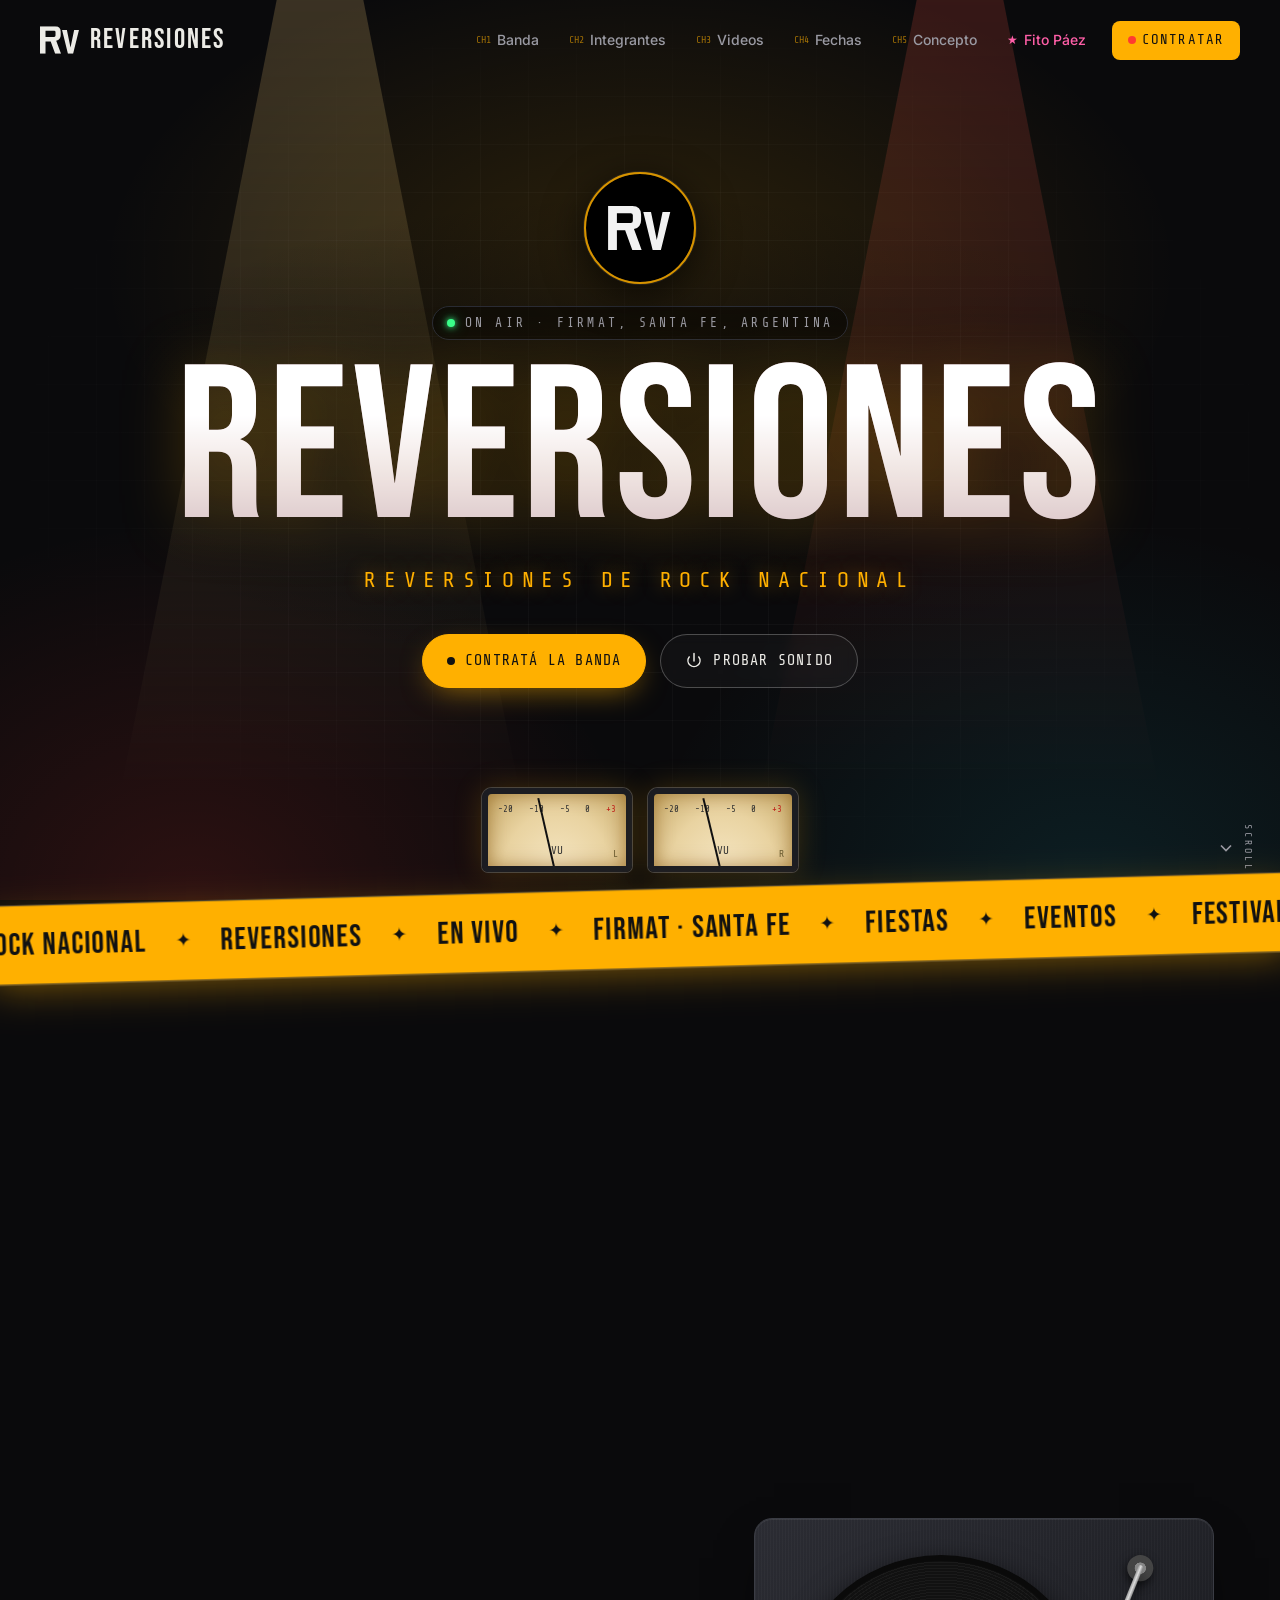
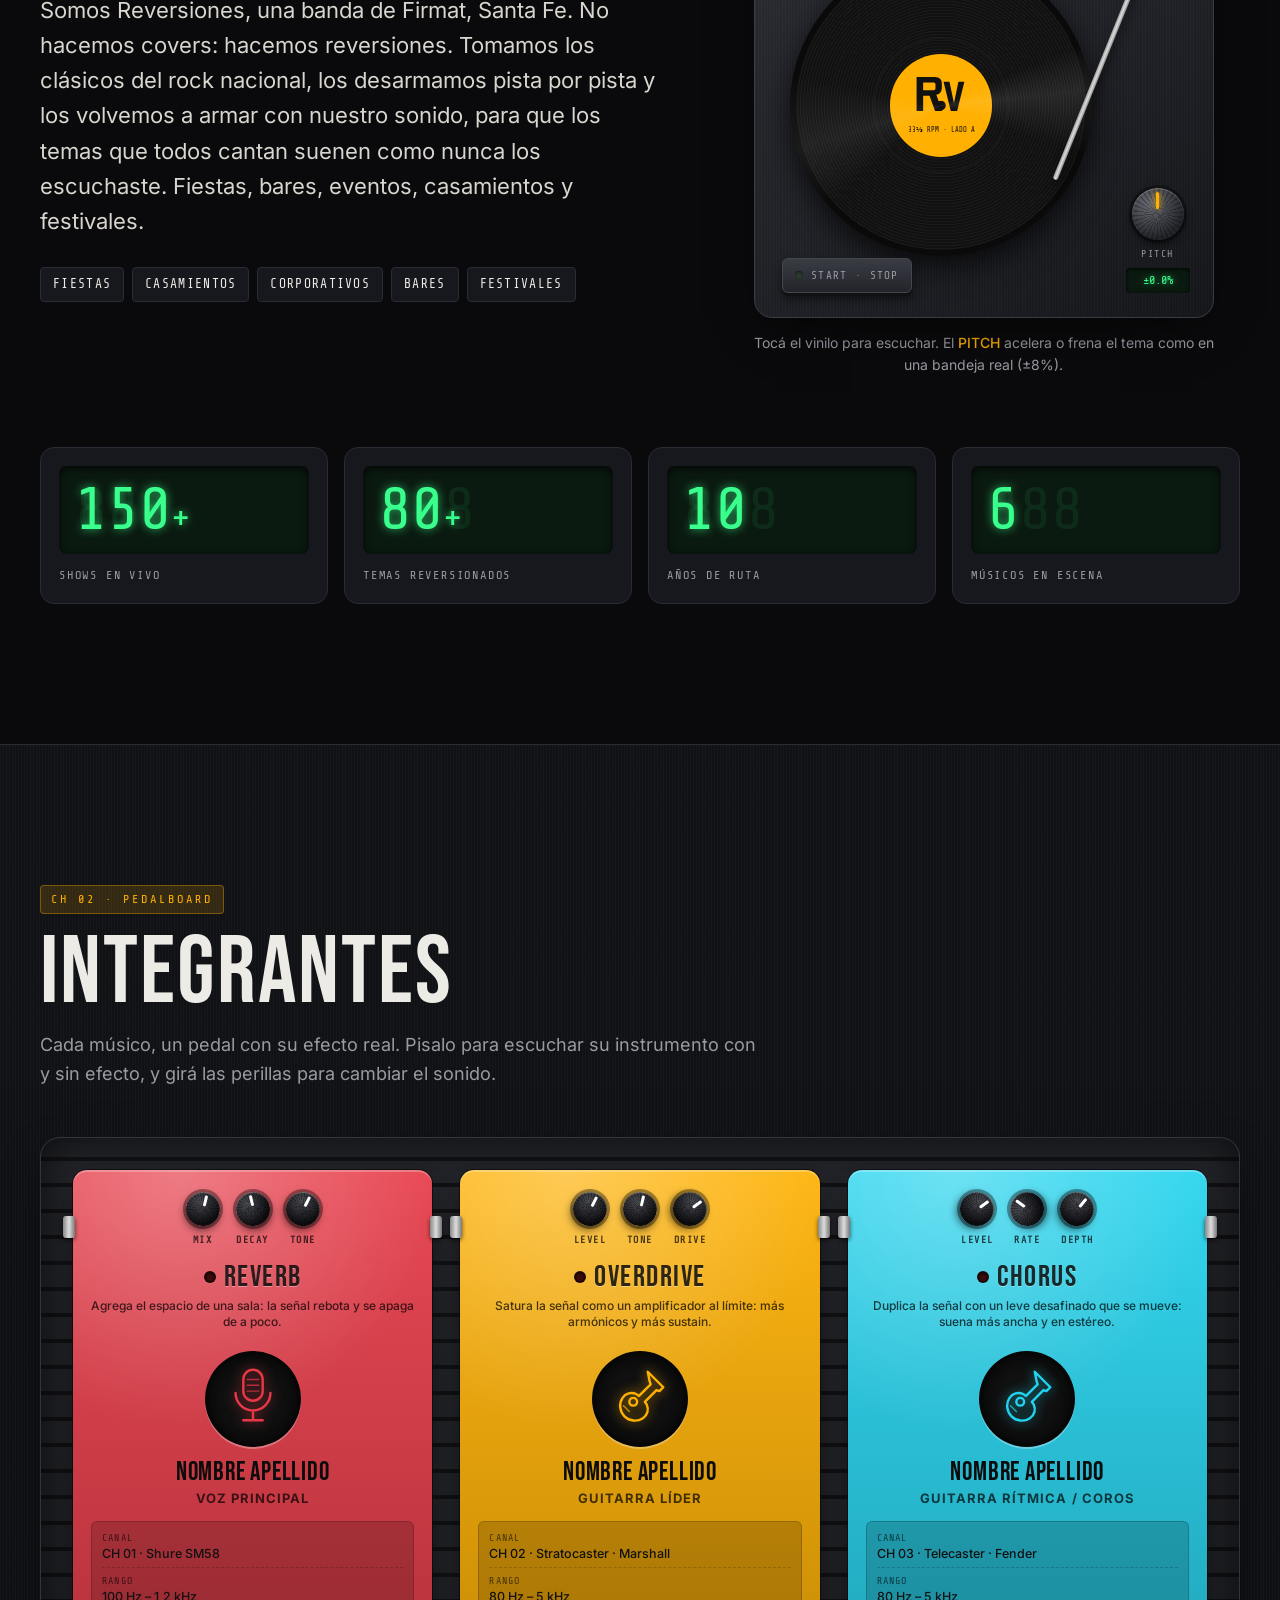
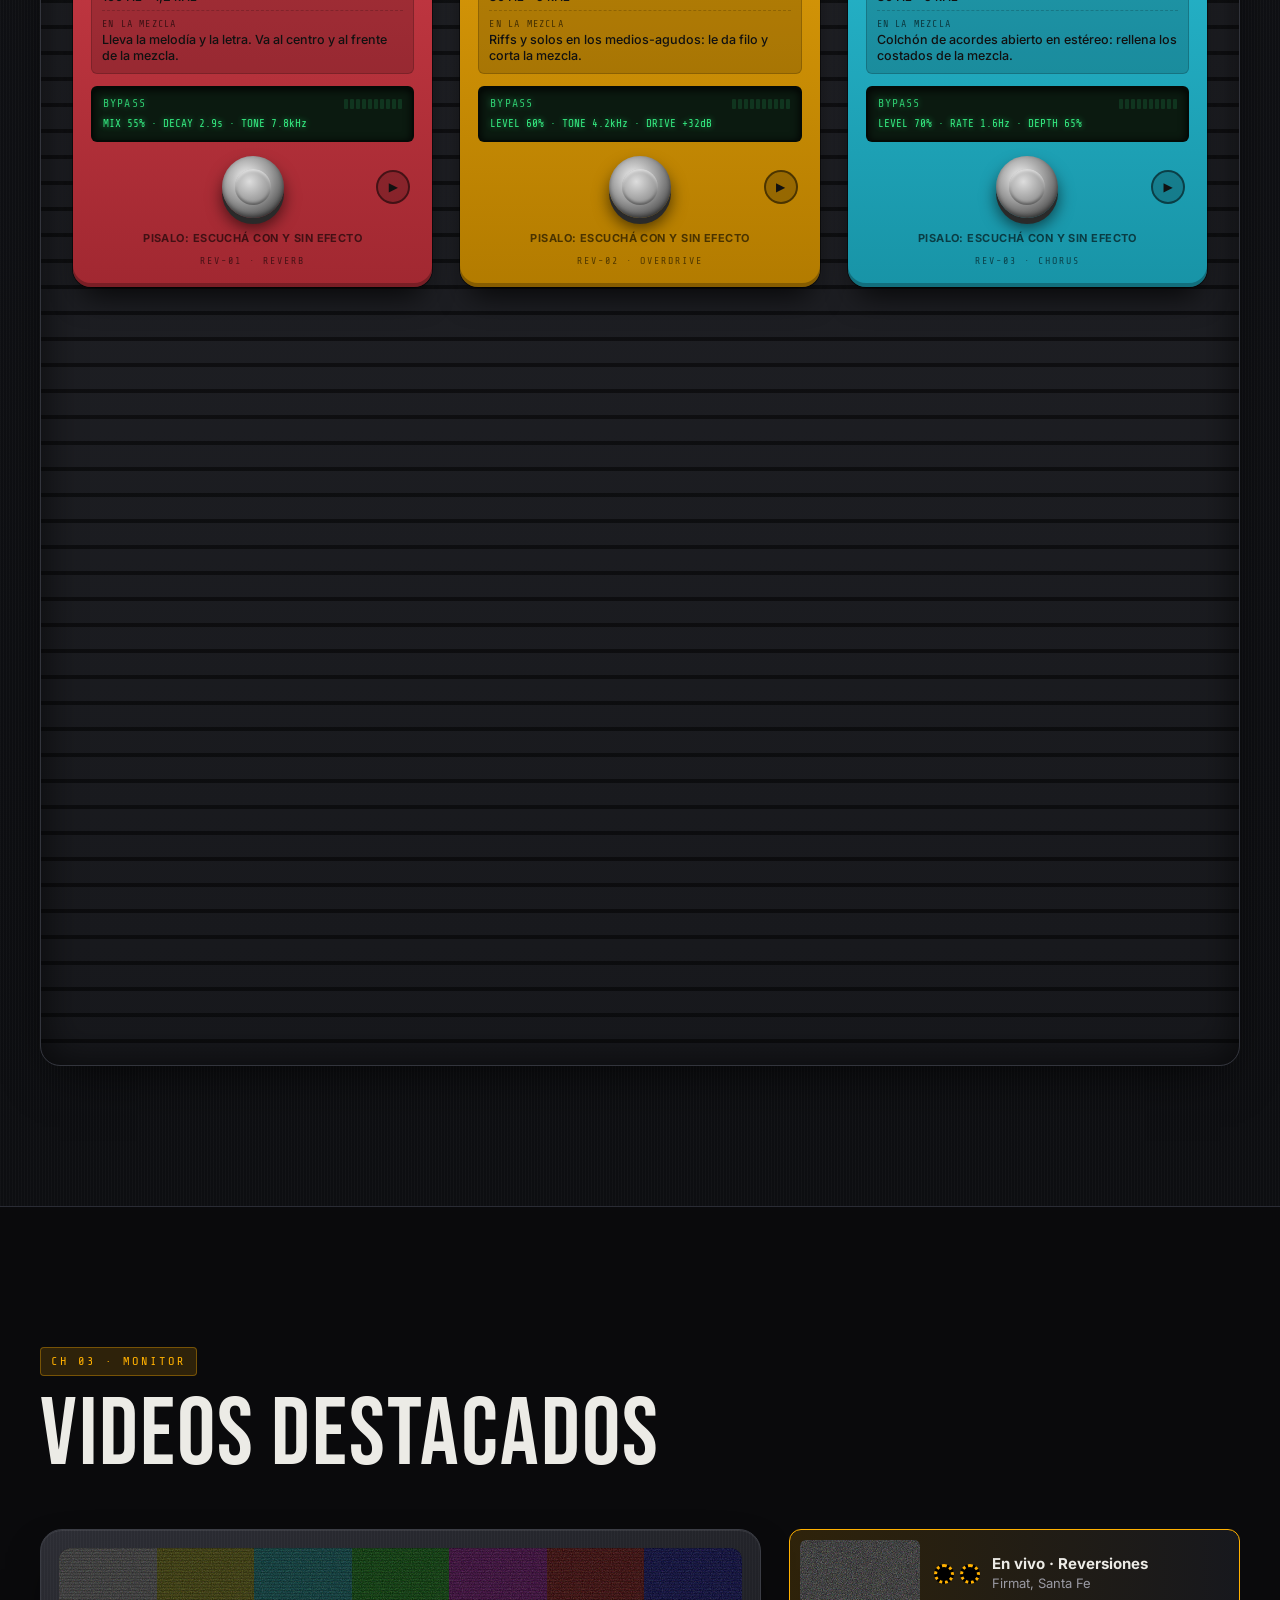
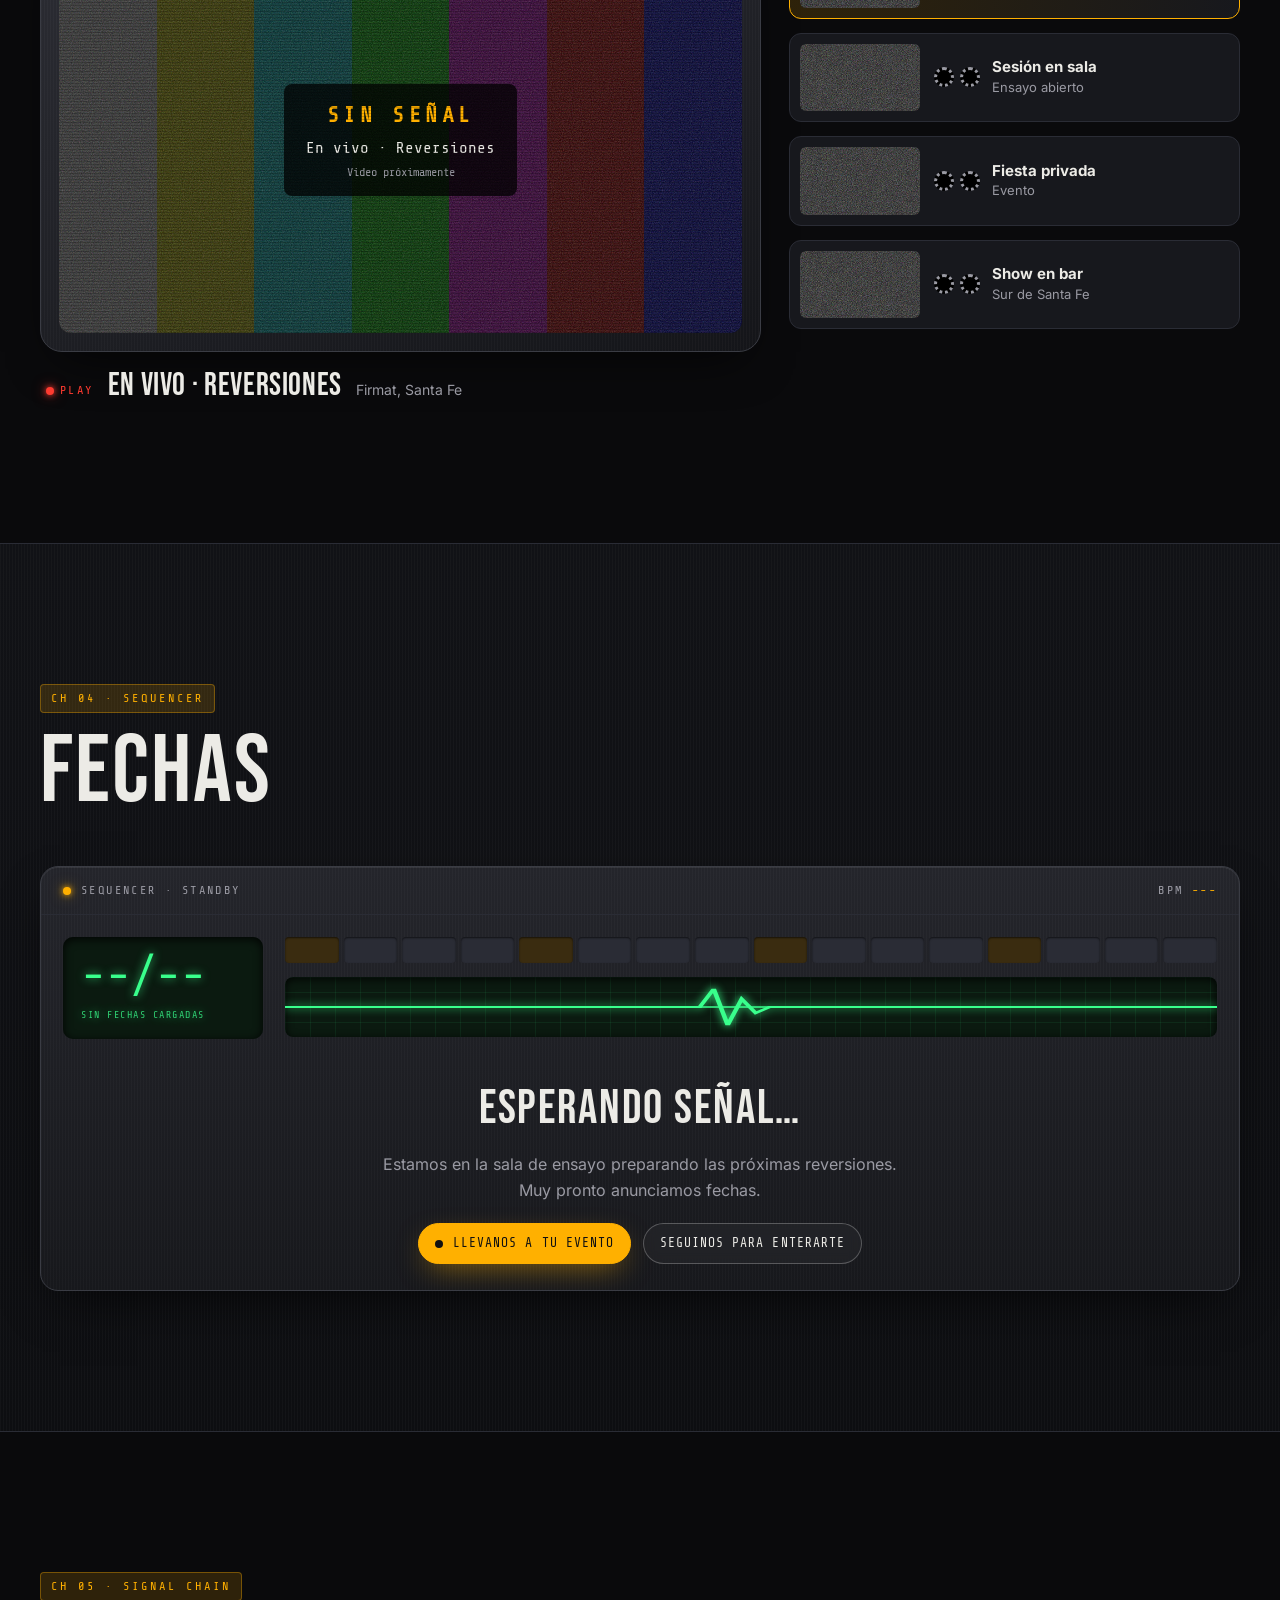
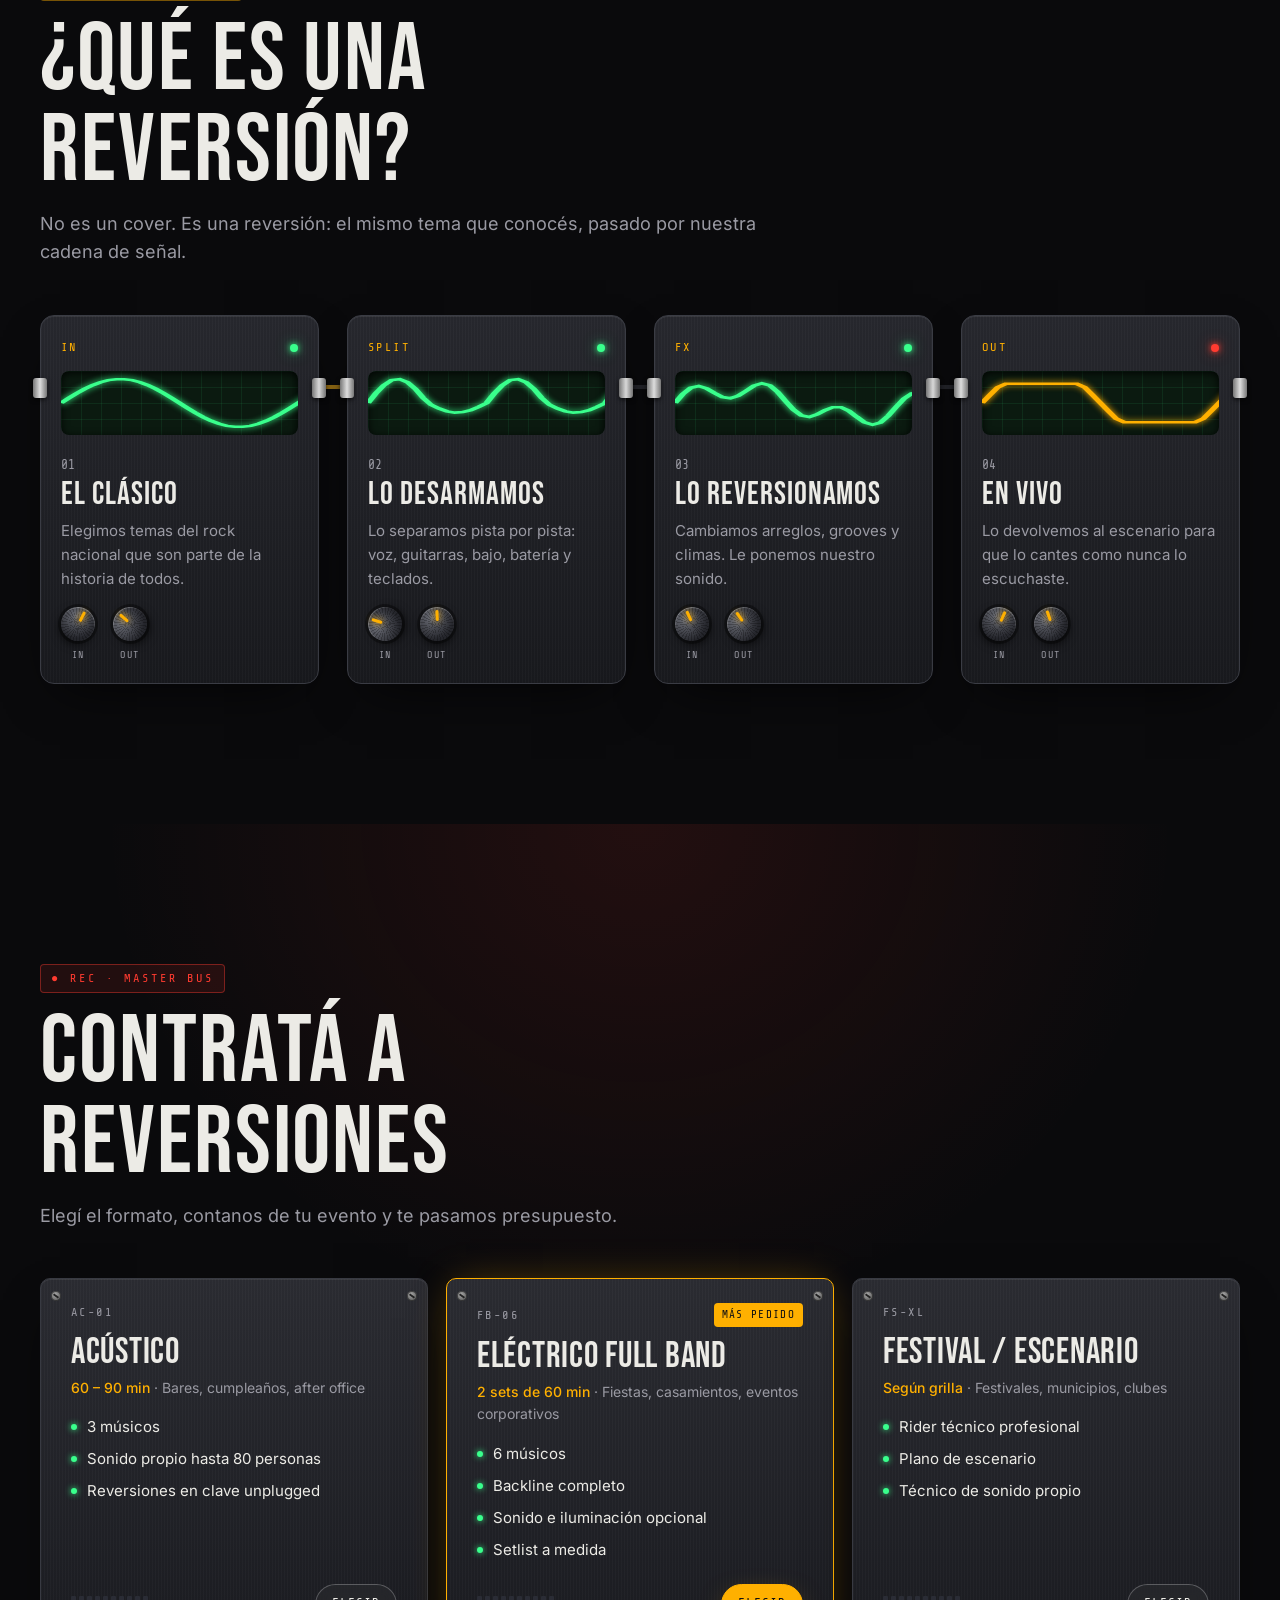
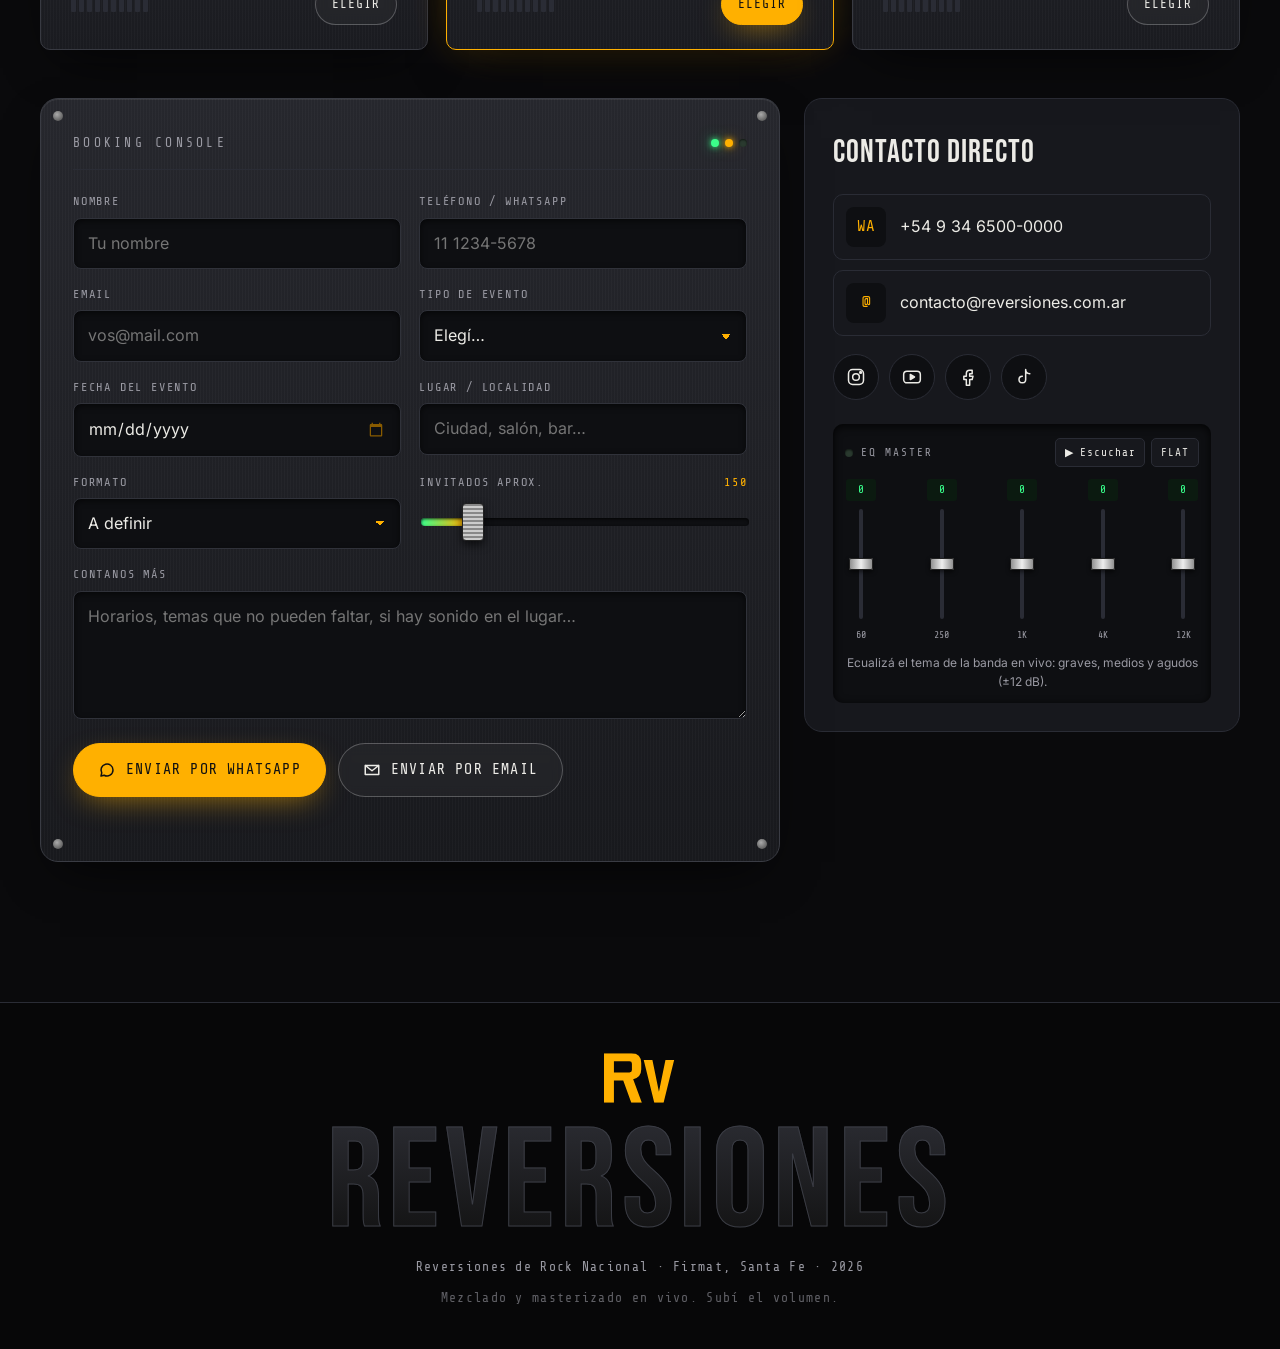
==== commit b107f569: "Agregar la página del homenaje a Fito Páez Subpágina /eventos/fito-paez/ con estética de afiche de l" ====
--- a/index.html
+++ b/index.html
@@ -47,6 +47,7 @@
       <a href="#videos"><i>CH3</i>Videos</a>
       <a href="#fechas"><i>CH4</i>Fechas</a>
       <a href="#concepto"><i>CH5</i>Concepto</a>
+      <a href="eventos/fito-paez/" class="nav__event" id="navEvent" hidden><i>★</i>Fito Páez</a>
       <a href="#contratar" class="nav__cta"><i class="rec"></i>Contratar</a>
     </nav>
   </header>
@@ -91,6 +92,21 @@
 
     <!-- Cinta animada -->
     <div class="marquee" aria-hidden="true"><div class="marquee__track" id="marquee"></div></div>
+
+    <!-- ============ EVENTO ESPECIAL (banner) ============ -->
+    <section class="event-banner-wrap" id="eventoEspecial" hidden>
+      <div class="container">
+        <a class="event-banner reveal" href="eventos/fito-paez/" id="eventBanner">
+          <span class="event-banner__stamp" aria-hidden="true"><b id="ebDay"></b><small id="ebMonth"></small></span>
+          <span class="event-banner__text">
+            <span class="event-banner__kicker" id="ebKicker">Evento especial · Reversiones presenta</span>
+            <span class="event-banner__title" id="ebTitle"></span>
+            <span class="event-banner__info" id="ebInfo"></span>
+          </span>
+          <span class="event-banner__cta" id="ebCta">Ver el evento →</span>
+        </a>
+      </div>
+    </section>
 
     <!-- ============ BANDA ============ -->
     <section class="section" id="banda">
@@ -318,6 +334,7 @@
 
 
   <script src="assets/js/content.js"></script>
+  <script src="assets/js/evento-fito.js"></script>
   <script src="assets/js/audio.js"></script>
   <script src="assets/js/main.js"></script>
 </body>
--- a/assets/css/styles.css
+++ b/assets/css/styles.css
@@ -8,6 +8,9 @@
 @font-face { font-family: "Bebas Neue"; font-style: normal; font-weight: 400; font-display: swap; src: url("../fonts/bebas-neue.woff2") format("woff2"); }
 @font-face { font-family: "Inter"; font-style: normal; font-weight: 400 700; font-display: swap; src: url("../fonts/inter.woff2") format("woff2"); }
 @font-face { font-family: "Share Tech Mono"; font-style: normal; font-weight: 400; font-display: swap; src: url("../fonts/share-tech-mono.woff2") format("woff2"); }
+
+@font-face { font-family: "Abril Fatface"; font-style: normal; font-weight: 400; font-display: swap; src: url("../fonts/abril-fatface.woff2") format("woff2"); }
+@font-face { font-family: "Caveat"; font-style: normal; font-weight: 600; font-display: swap; src: url("../fonts/caveat.woff2") format("woff2"); }
 
 :root {
   --bg: #0a0a0c;
@@ -899,6 +902,115 @@
   animation-play-state: paused;
 }
 
+/* ---------- BANNER DEL EVENTO ESPECIAL (estilo de la subpágina) ---------- */
+.event-banner-wrap {
+  padding: 70px 0 0;
+}
+.event-banner {
+  position: relative;
+  display: grid;
+  grid-template-columns: auto 1fr auto;
+  align-items: center;
+  gap: 26px;
+  padding: 24px 30px;
+  border-radius: 18px;
+  text-decoration: none;
+  color: #1d1420;
+  background:
+    repeating-conic-gradient(from 0deg at 0% 50%, rgba(255, 176, 0, 0.18) 0 5deg, transparent 5deg 10deg),
+    #f3e9d6;
+  border: 3px solid #1d1420;
+  box-shadow: 8px 8px 0 #e8217c;
+  overflow: hidden;
+  transition: translate 0.2s, box-shadow 0.2s, opacity 0.8s var(--ease);
+}
+.event-banner:hover {
+  translate: -3px -3px;
+  box-shadow: 11px 11px 0 #14b8c9;
+}
+.event-banner__stamp {
+  display: grid;
+  place-content: center;
+  width: 92px;
+  height: 92px;
+  border-radius: 50%;
+  background: #d7263d;
+  color: #f3e9d6;
+  text-align: center;
+  rotate: -8deg;
+  border: 3px dashed rgba(243, 233, 214, 0.7);
+  box-shadow: 0 0 0 4px #d7263d;
+}
+.event-banner__stamp b {
+  font-family: "Abril Fatface", Georgia, serif;
+  font-weight: 400;
+  font-size: 42px;
+  line-height: 0.9;
+}
+.event-banner__stamp small {
+  font-weight: 700;
+  font-size: 11px;
+  letter-spacing: 0.2em;
+  text-transform: uppercase;
+}
+.event-banner__text {
+  display: flex;
+  flex-direction: column;
+  min-width: 0;
+}
+.event-banner__kicker {
+  font-family: "Caveat", cursive;
+  font-size: 24px;
+  color: #e8217c;
+  line-height: 1;
+}
+.event-banner__title {
+  font-family: "Abril Fatface", Georgia, serif;
+  font-size: clamp(30px, 4.4vw, 52px);
+  line-height: 1;
+  text-shadow: 0.04em 0.04em 0 #e8217c, 0.08em 0.08em 0 #14b8c9;
+  margin: 4px 0 8px;
+}
+.event-banner__info {
+  font-weight: 600;
+  color: #4a3a40;
+}
+.event-banner__cta {
+  padding: 12px 20px;
+  border-radius: 999px;
+  background: #1d1420;
+  color: #f3e9d6;
+  font-weight: 700;
+  white-space: nowrap;
+  box-shadow: 4px 4px 0 #ffb000;
+}
+.nav__menu .nav__event {
+  color: #ff5fa8;
+}
+.nav__menu .nav__event i {
+  color: #ff5fa8;
+  opacity: 1;
+  font-size: 12px;
+}
+@media (max-width: 760px) {
+  .event-banner {
+    grid-template-columns: auto 1fr;
+    padding: 20px;
+    gap: 16px;
+  }
+  .event-banner__stamp {
+    width: 70px;
+    height: 70px;
+  }
+  .event-banner__stamp b {
+    font-size: 32px;
+  }
+  .event-banner__cta {
+    grid-column: 1 / -1;
+    justify-self: start;
+  }
+}
+
 /* ---------- SECCIONES ---------- */
 .section {
   padding: clamp(80px, 12vw, 140px) 0;
@@ -1560,6 +1672,18 @@
   background: rgba(0, 0, 0, 0.35);
   transform: scale(1.08);
 }
+.pedal__take {
+  font-weight: 400;
+  color: #111;
+  background: rgba(255, 255, 255, 0.45);
+  padding: 1px 5px;
+  border-radius: 3px;
+}
+.pedal.is-take .pedal__replay {
+  background: #111;
+  color: var(--pedal);
+  border-color: #111;
+}
 .pedal__hint {
   margin-top: 12px;
   font-size: 11px;
@@ -2012,6 +2136,14 @@
   border: 1px solid var(--line);
   color: var(--muted);
   white-space: nowrap;
+}
+.gigs__loading {
+  margin: 0;
+  padding: 24px;
+  font-family: var(--font-mono);
+  letter-spacing: 0.15em;
+  color: var(--green);
+  animation: standbyLed 1.2s ease-in-out infinite;
 }
 /* Estado vacío: secuenciador en standby */
 .standby {
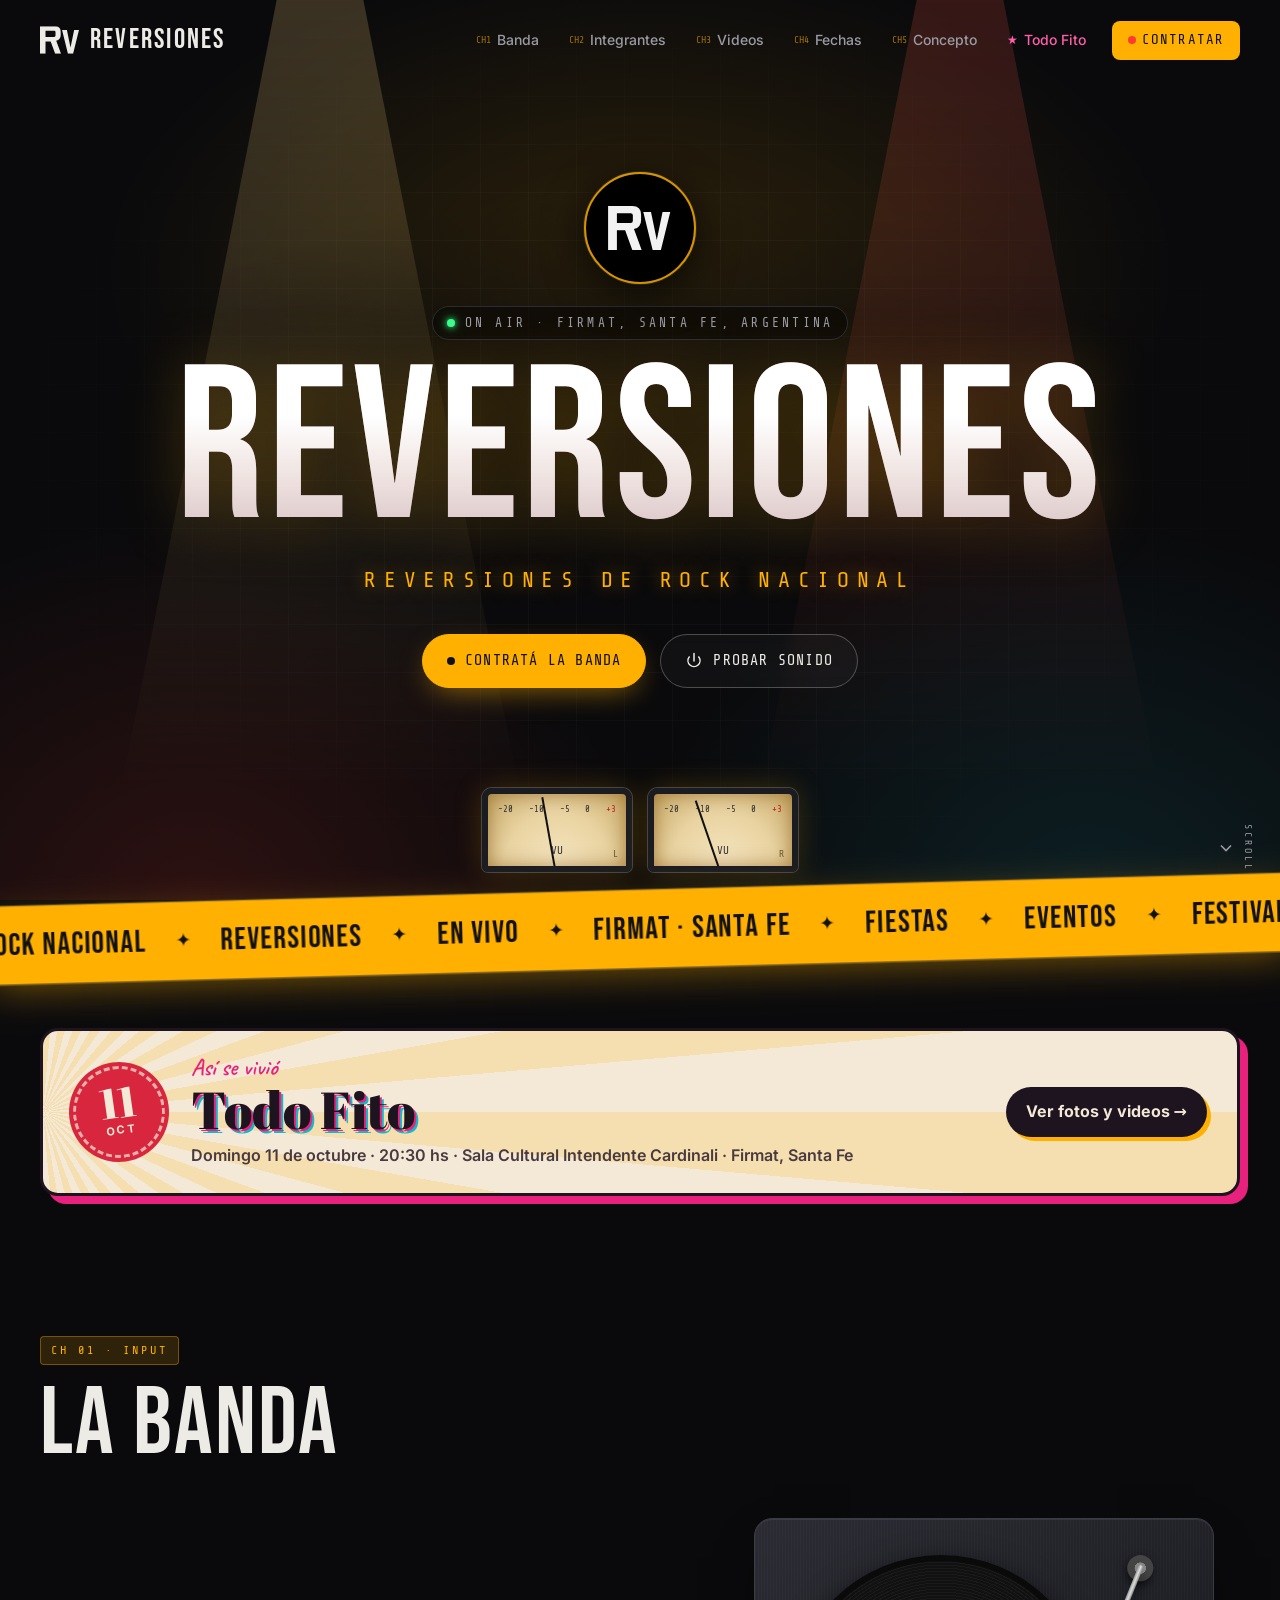
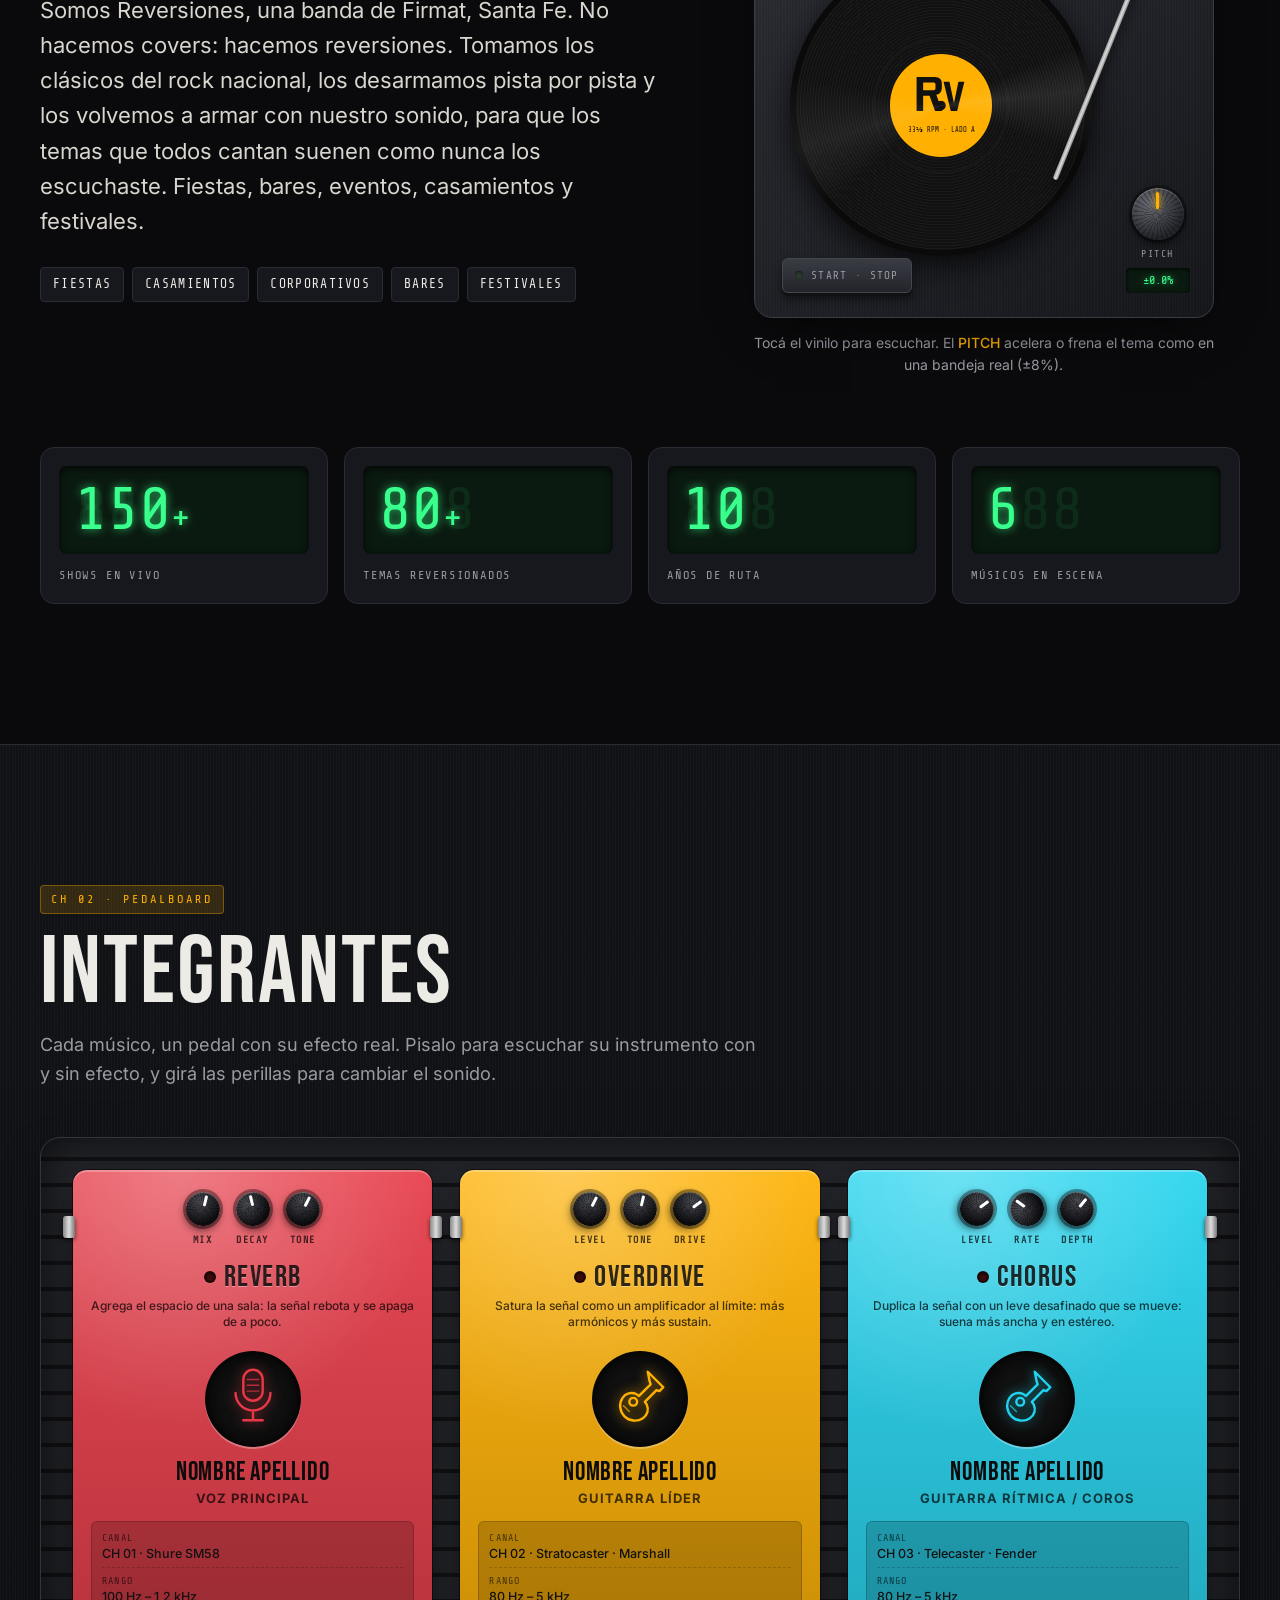
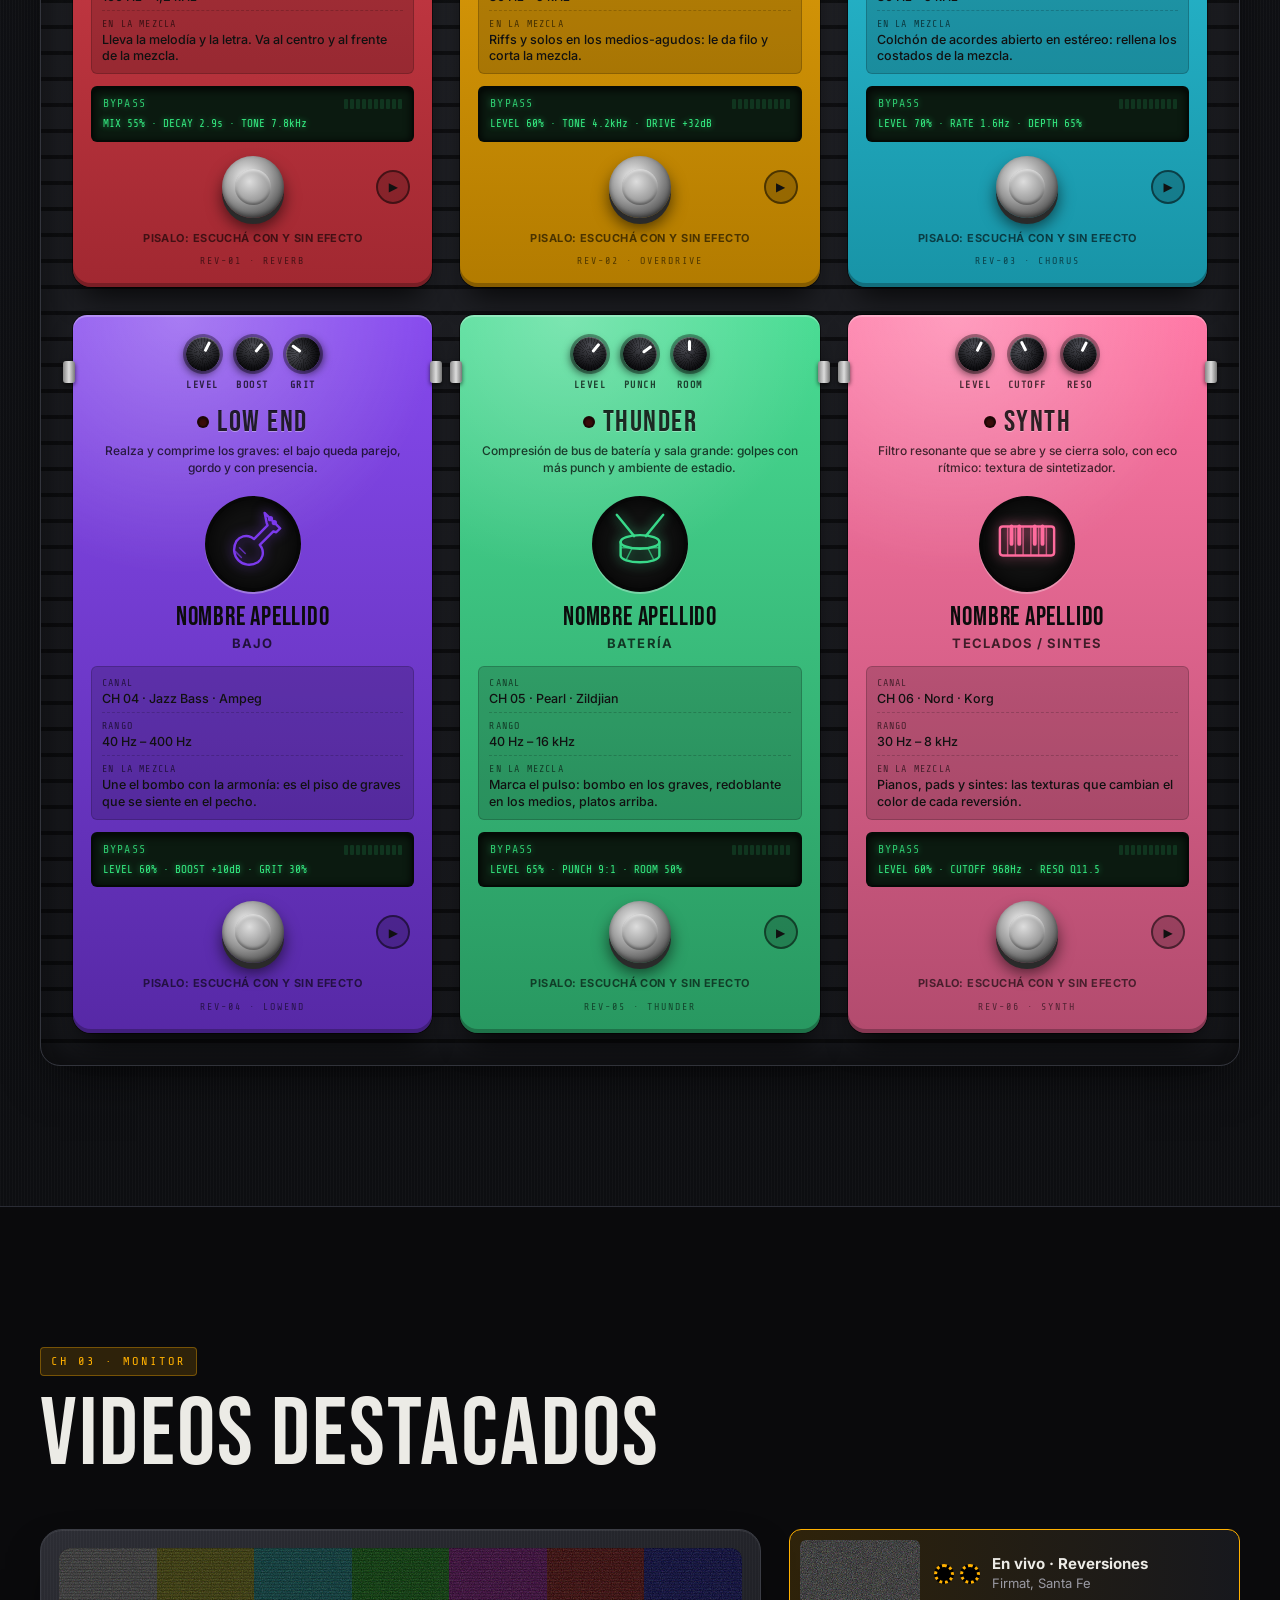
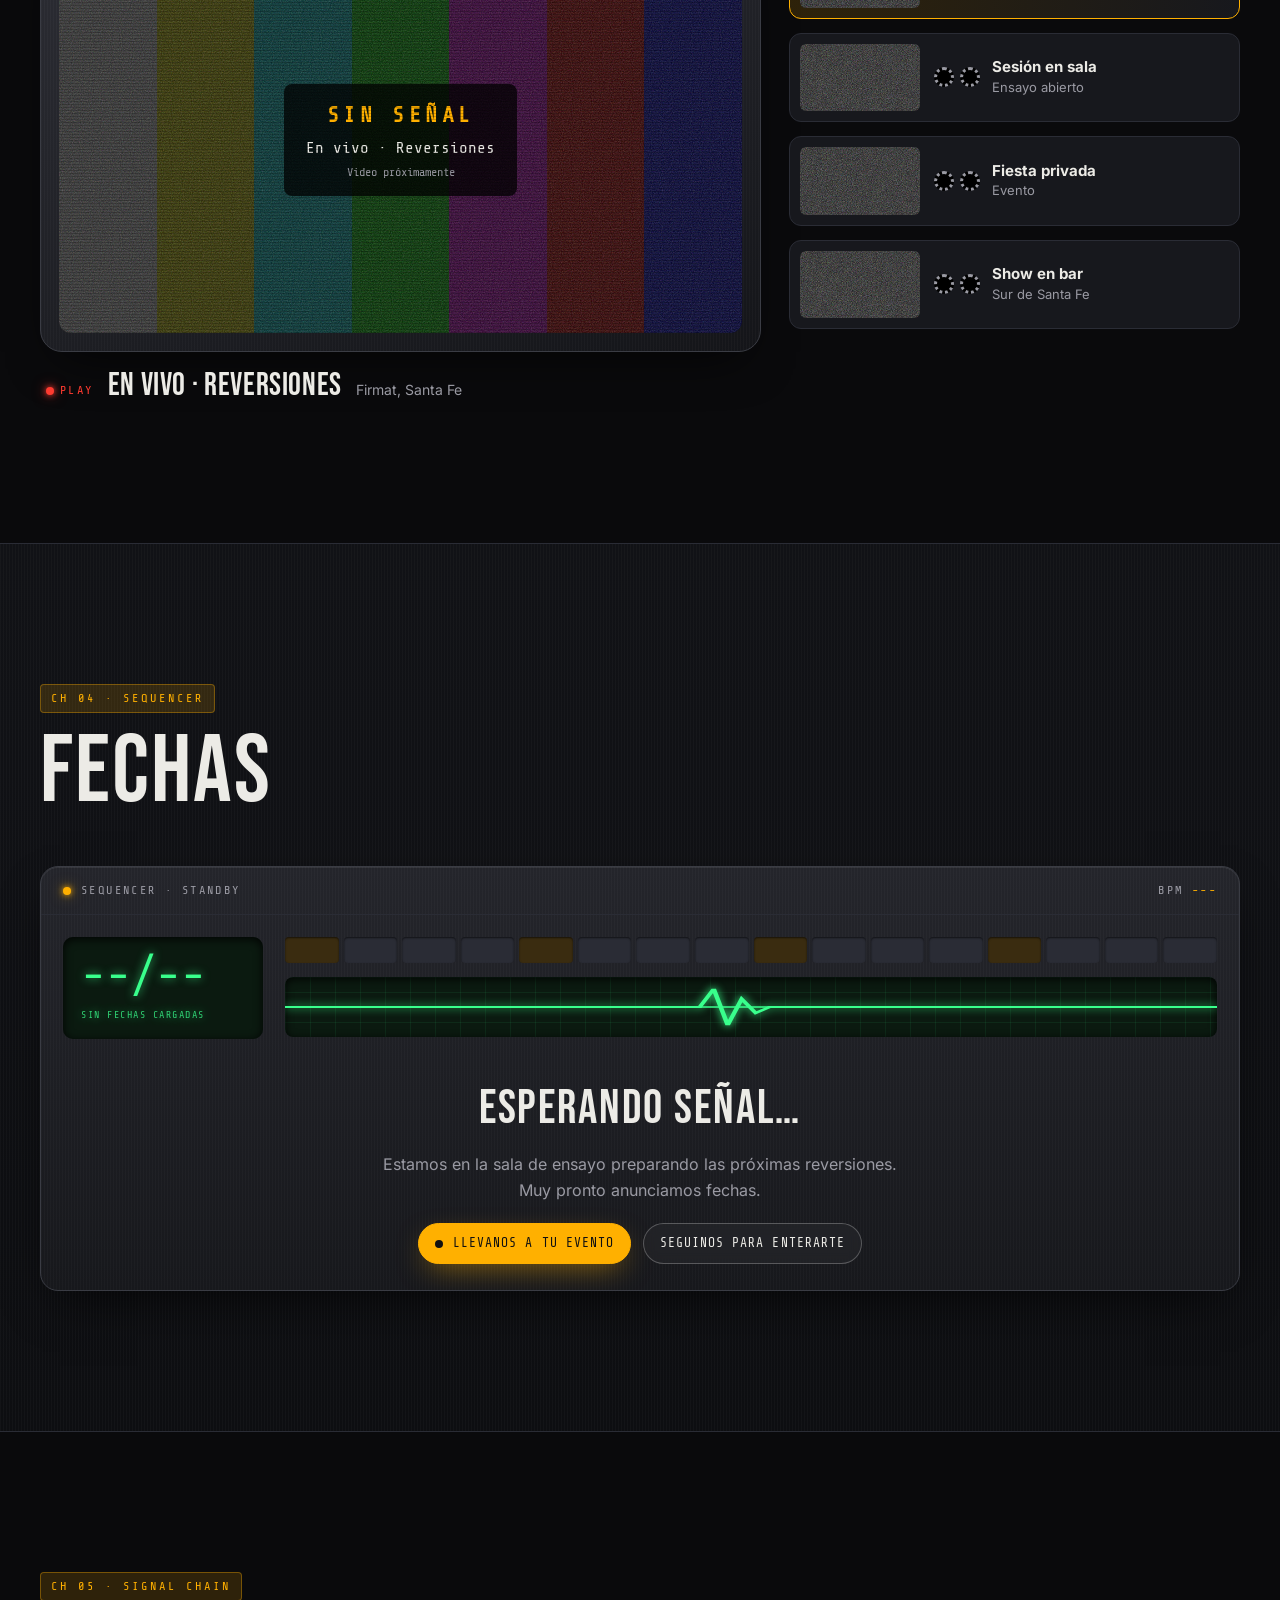
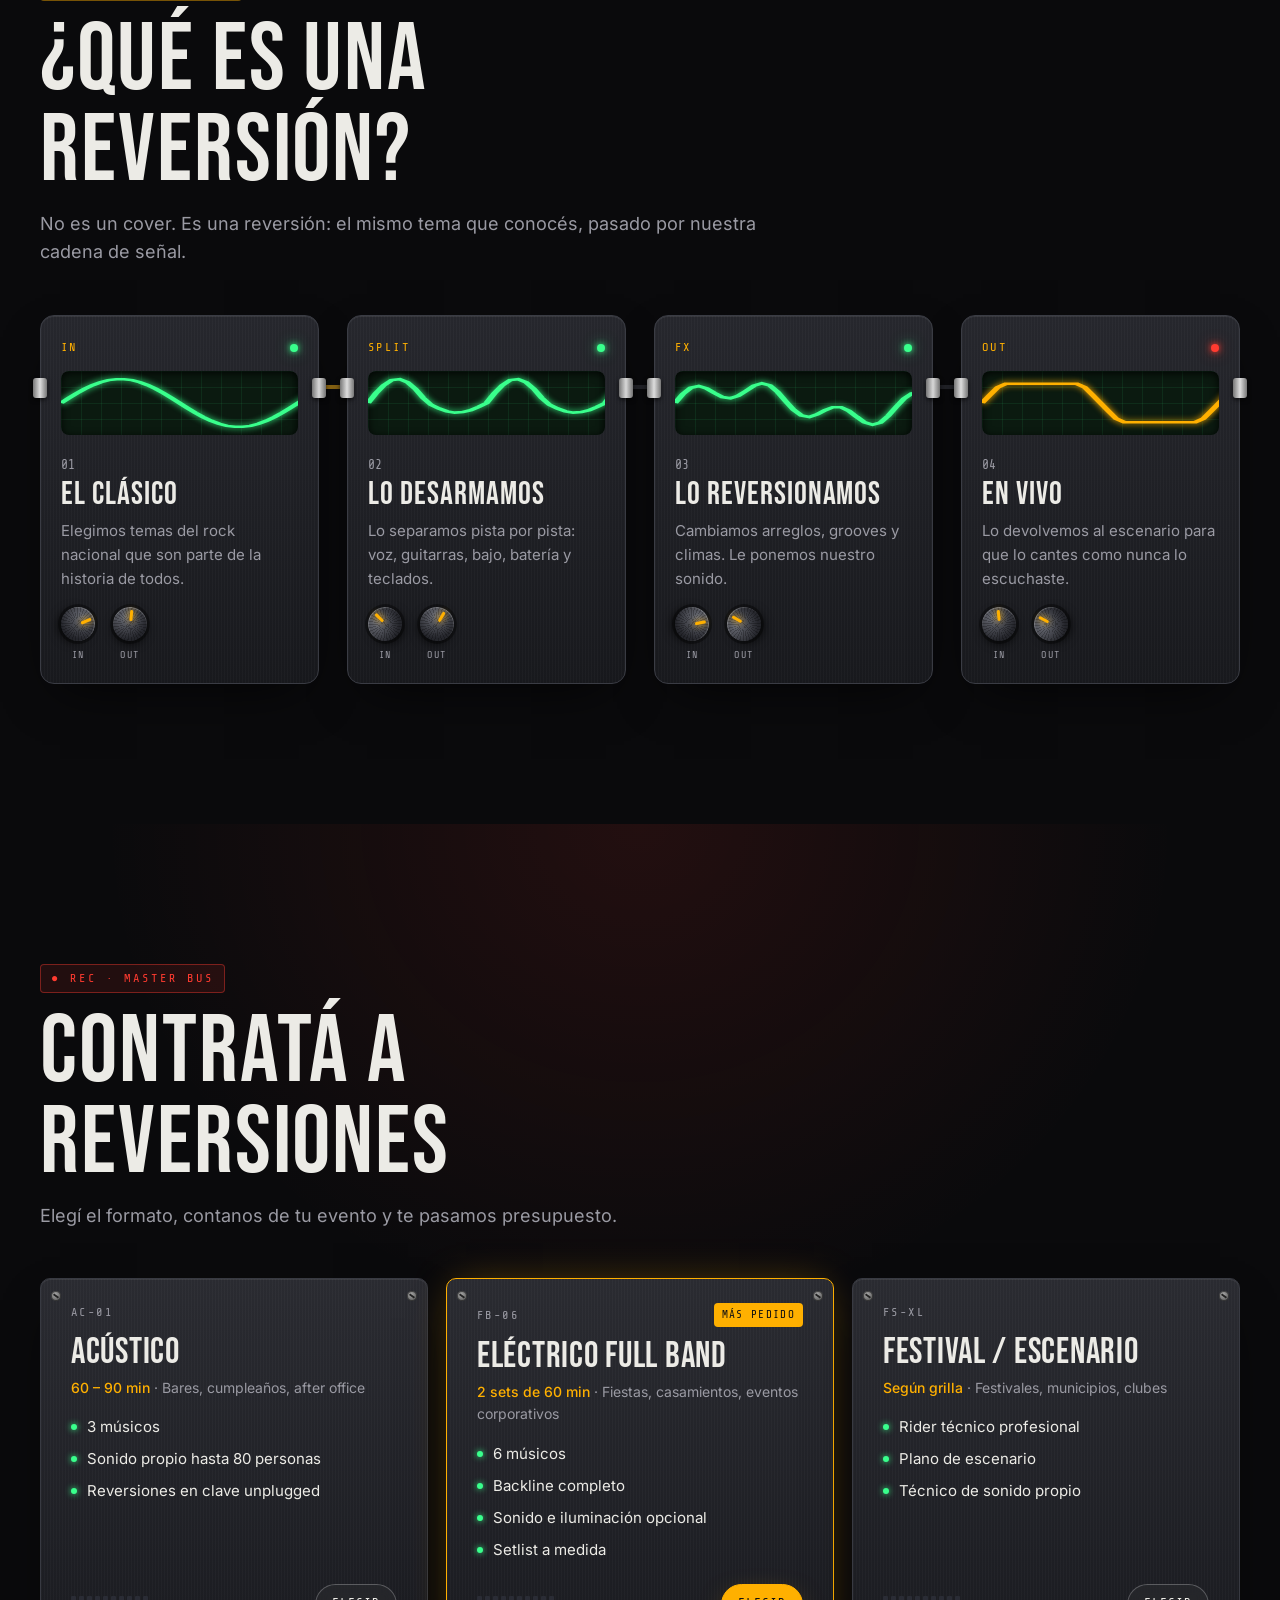
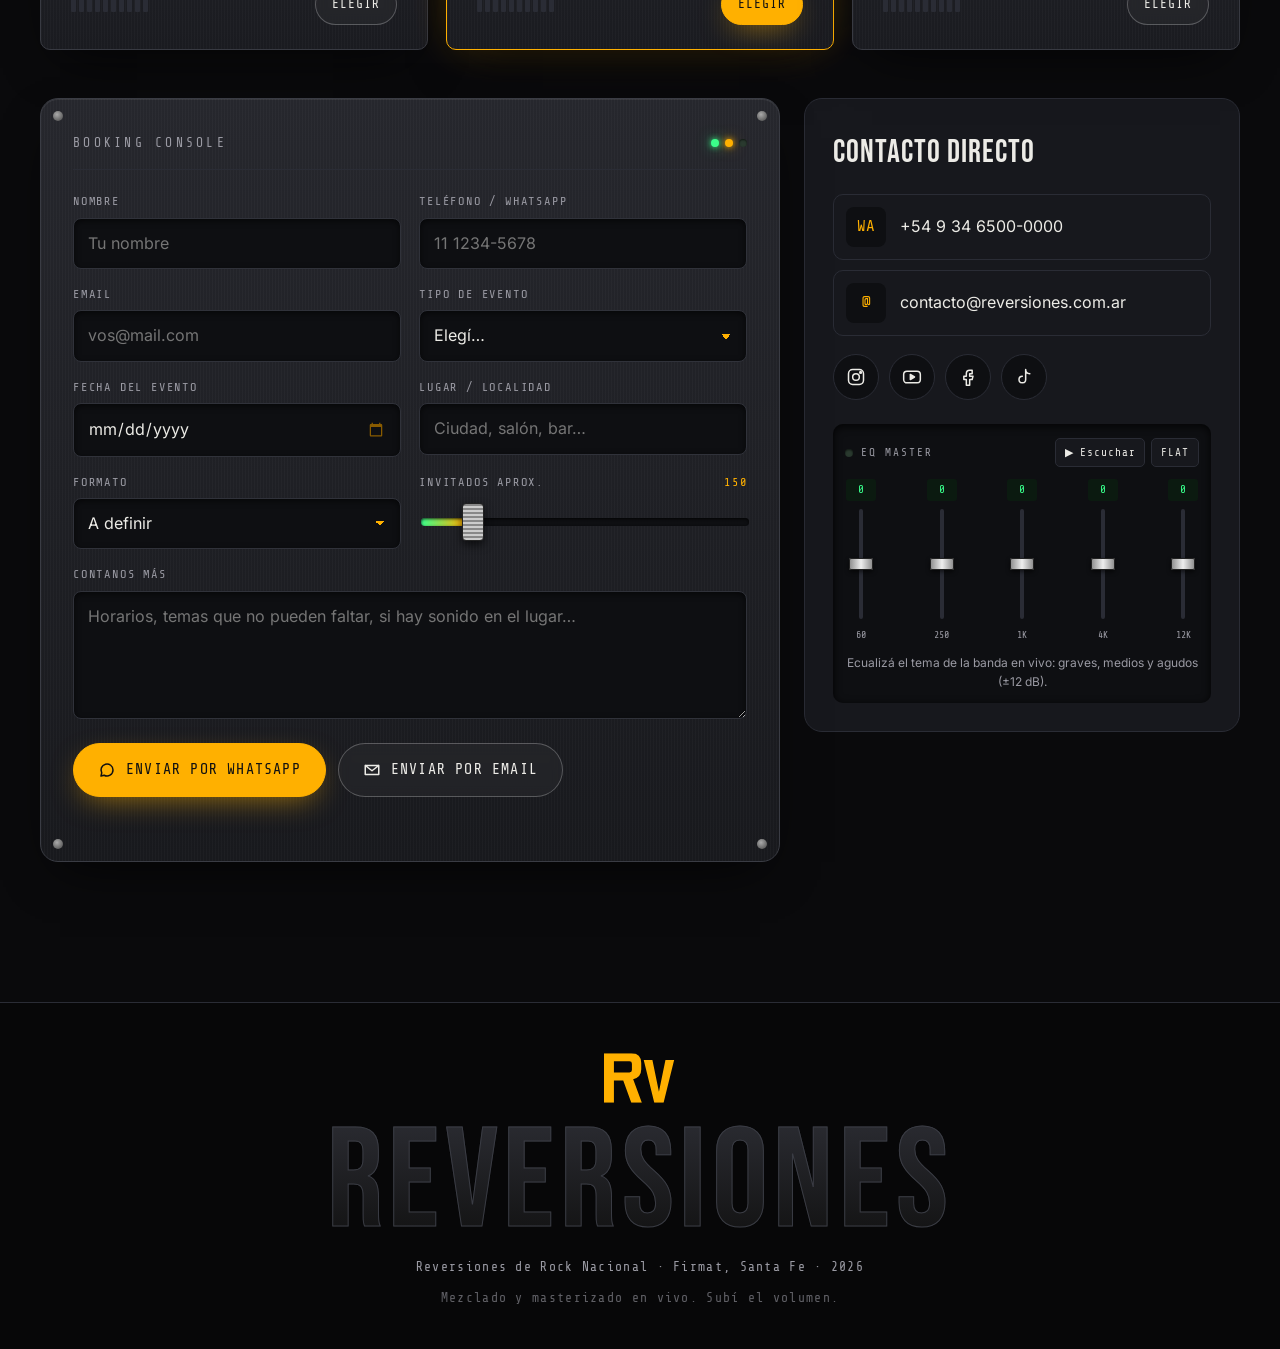
==== commit fefa46e4: "Nombrar el evento "Todo Fito" El título del afiche, la pestaña del navegador, el banner y el menú de" ====
--- a/index.html
+++ b/index.html
@@ -47,7 +47,7 @@
       <a href="#videos"><i>CH3</i>Videos</a>
       <a href="#fechas"><i>CH4</i>Fechas</a>
       <a href="#concepto"><i>CH5</i>Concepto</a>
-      <a href="eventos/fito-paez/" class="nav__event" id="navEvent" hidden><i>★</i>Fito Páez</a>
+      <a href="eventos/fito-paez/" class="nav__event" id="navEvent" hidden><i>★</i>Todo Fito</a>
       <a href="#contratar" class="nav__cta"><i class="rec"></i>Contratar</a>
     </nav>
   </header>
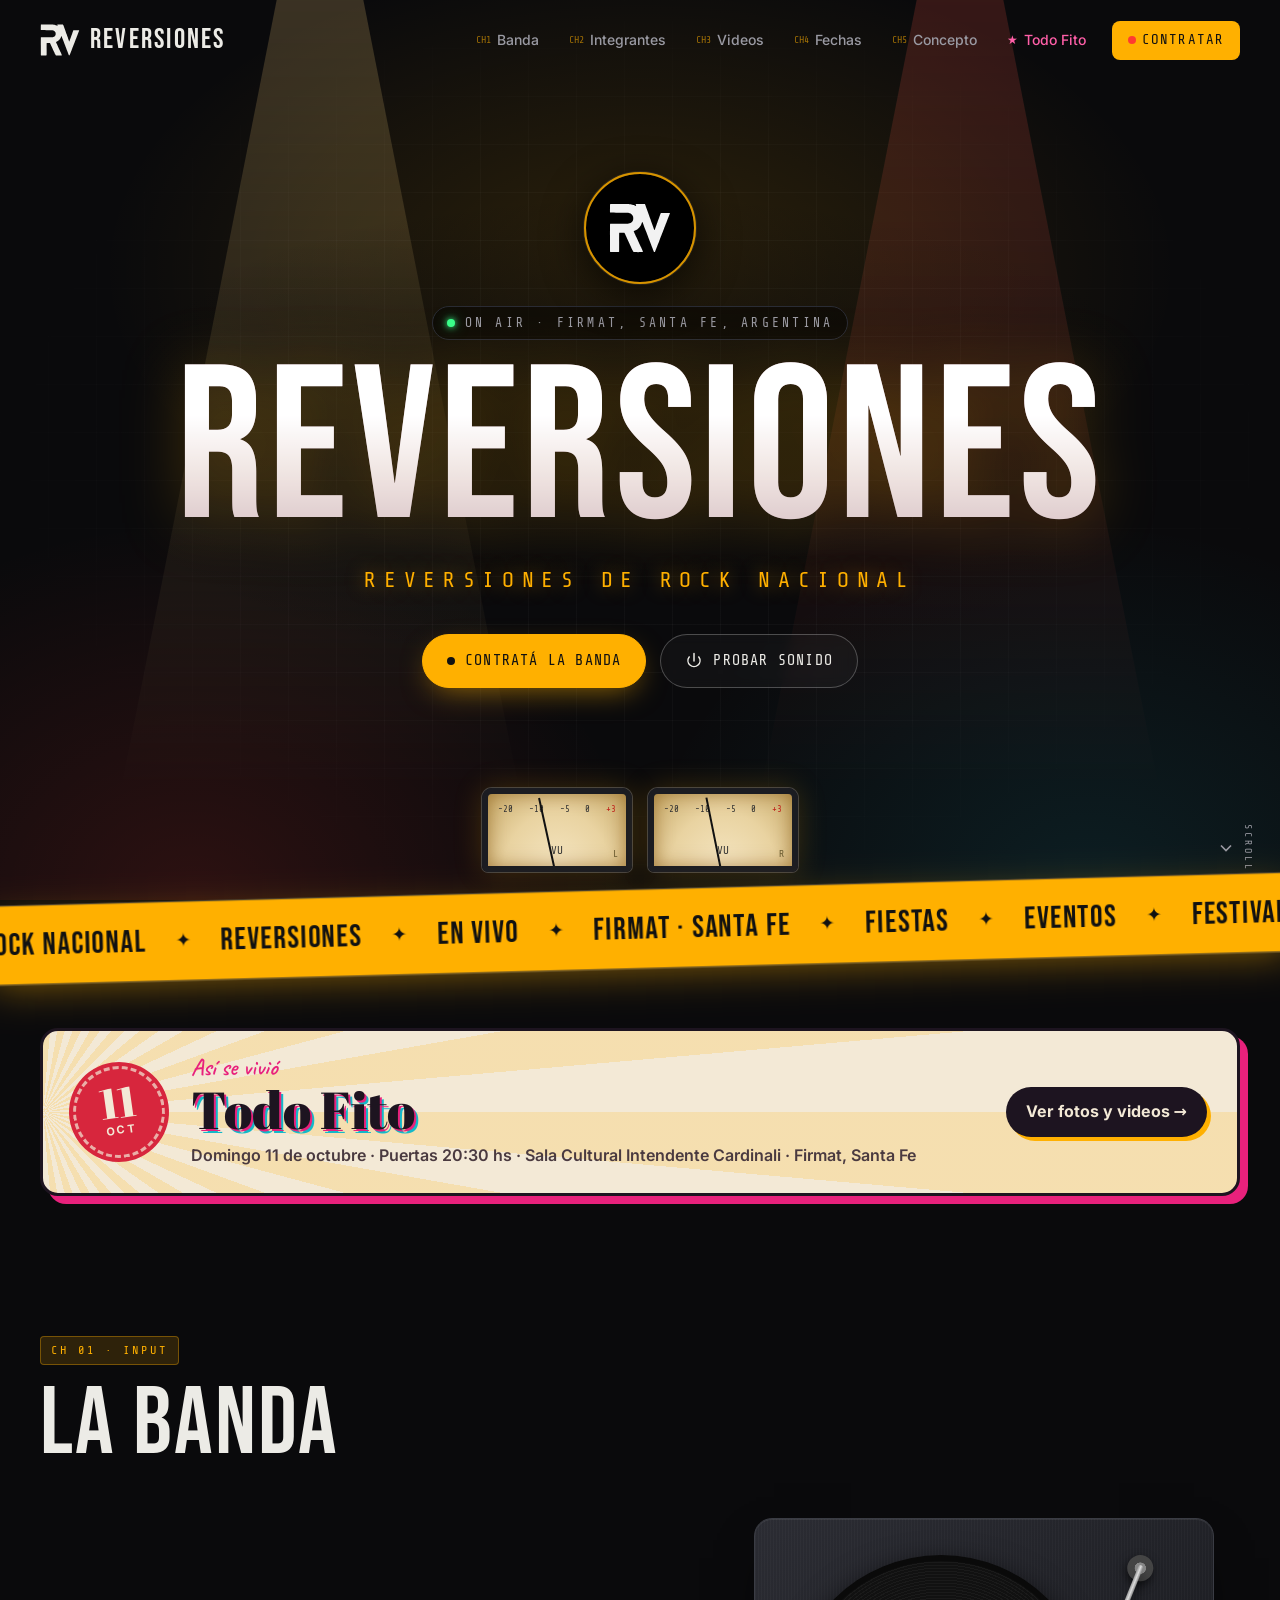
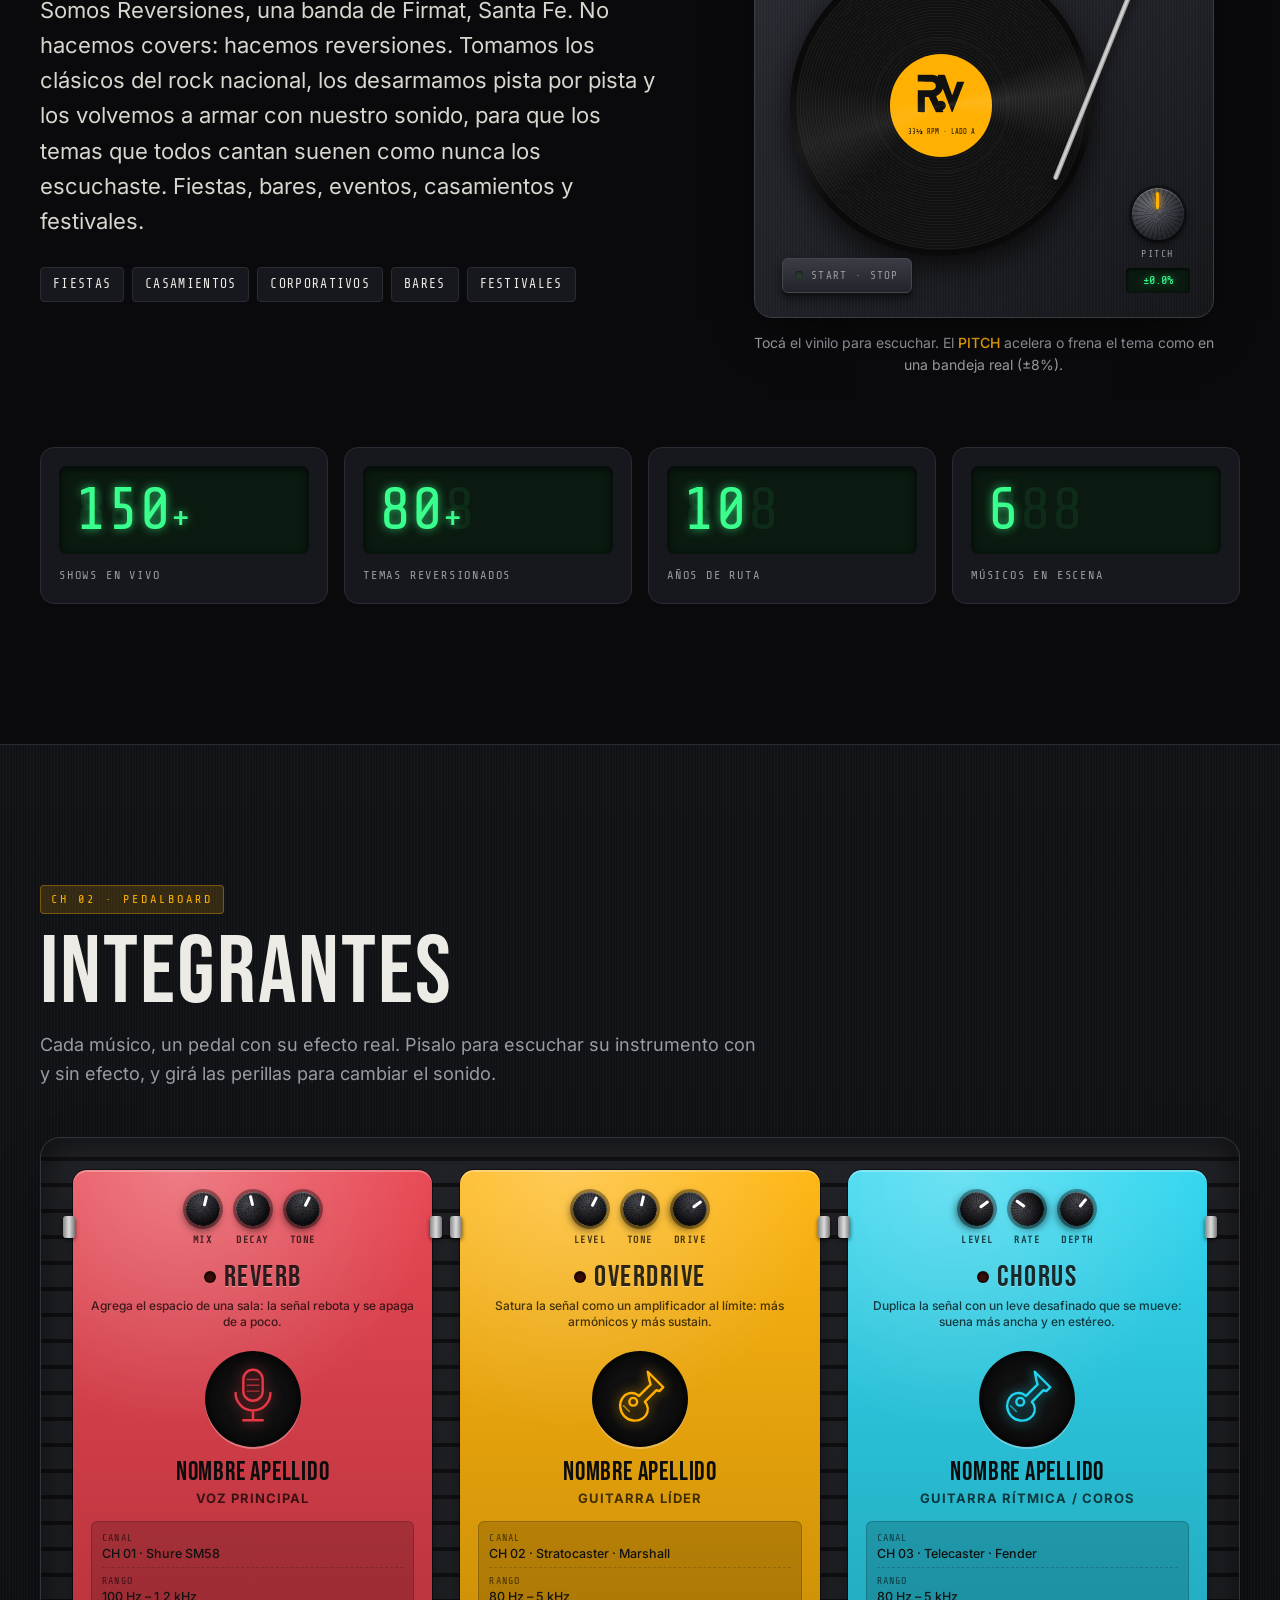
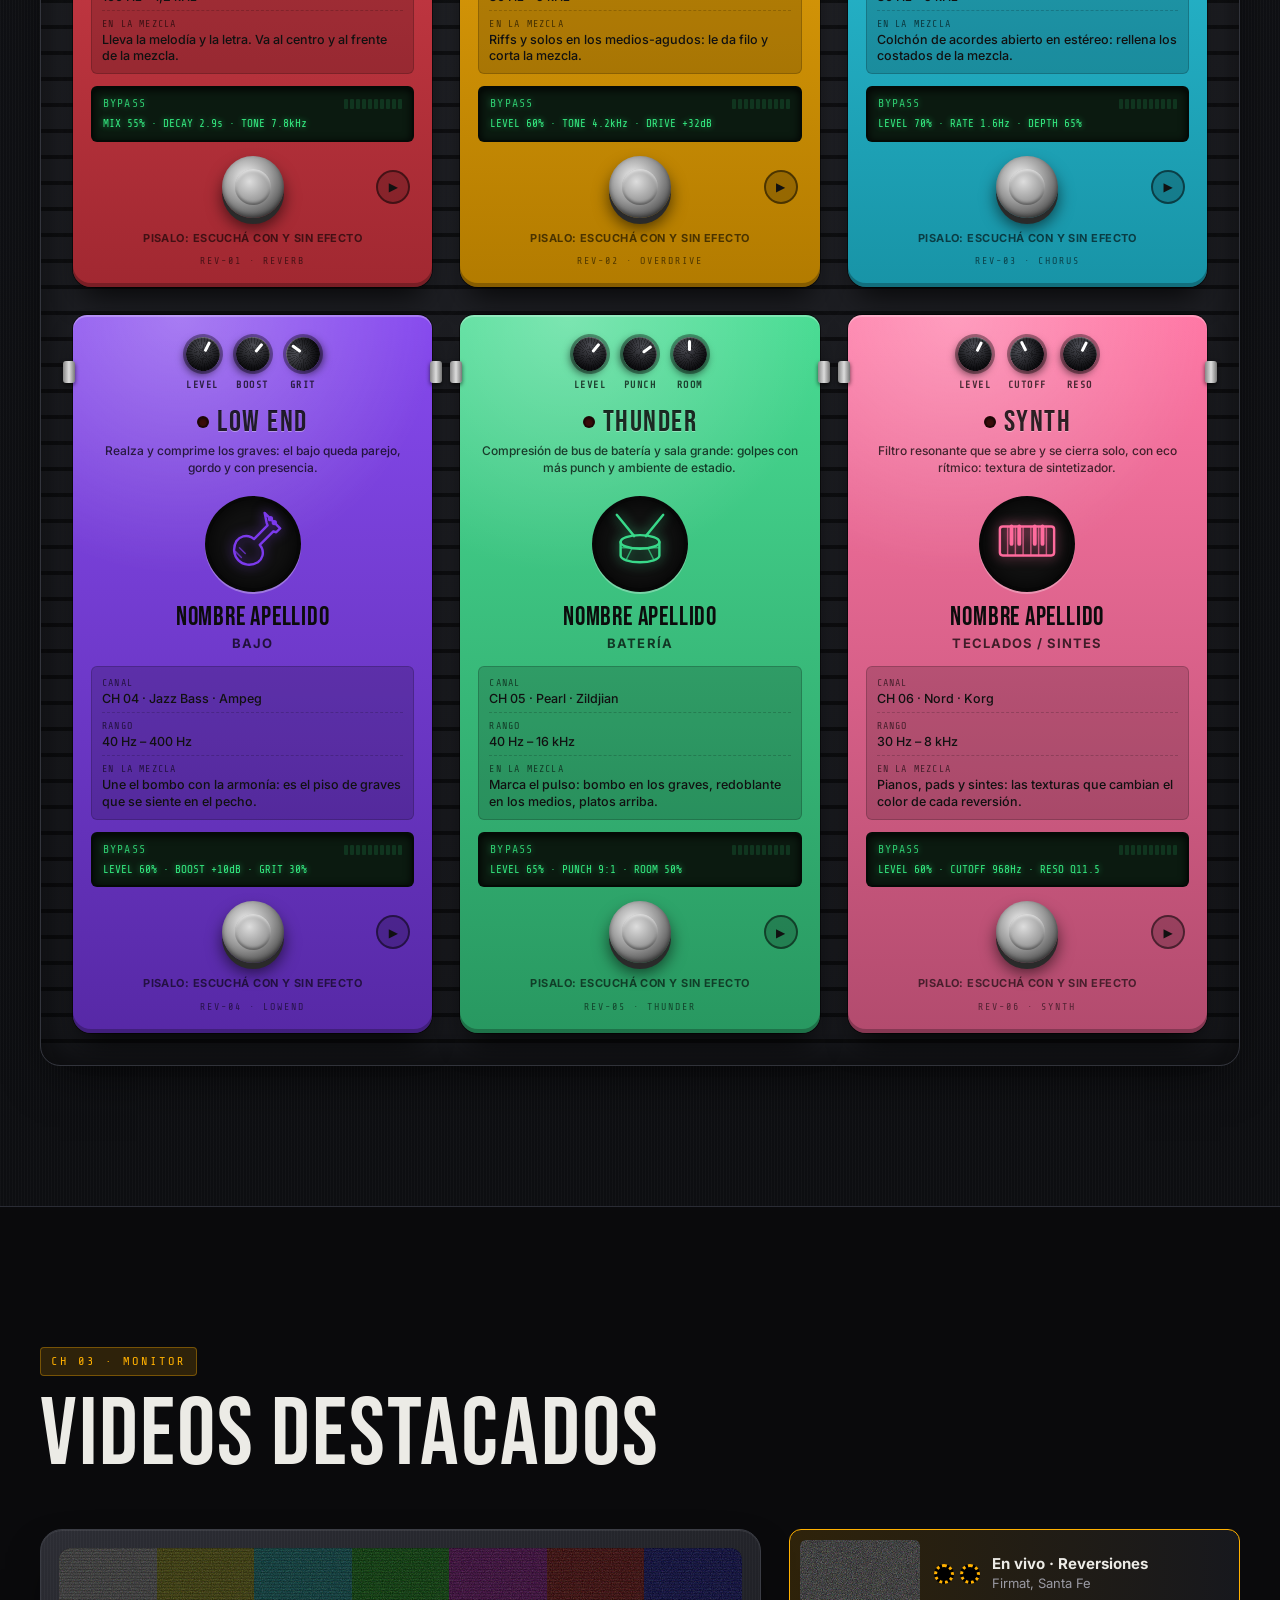
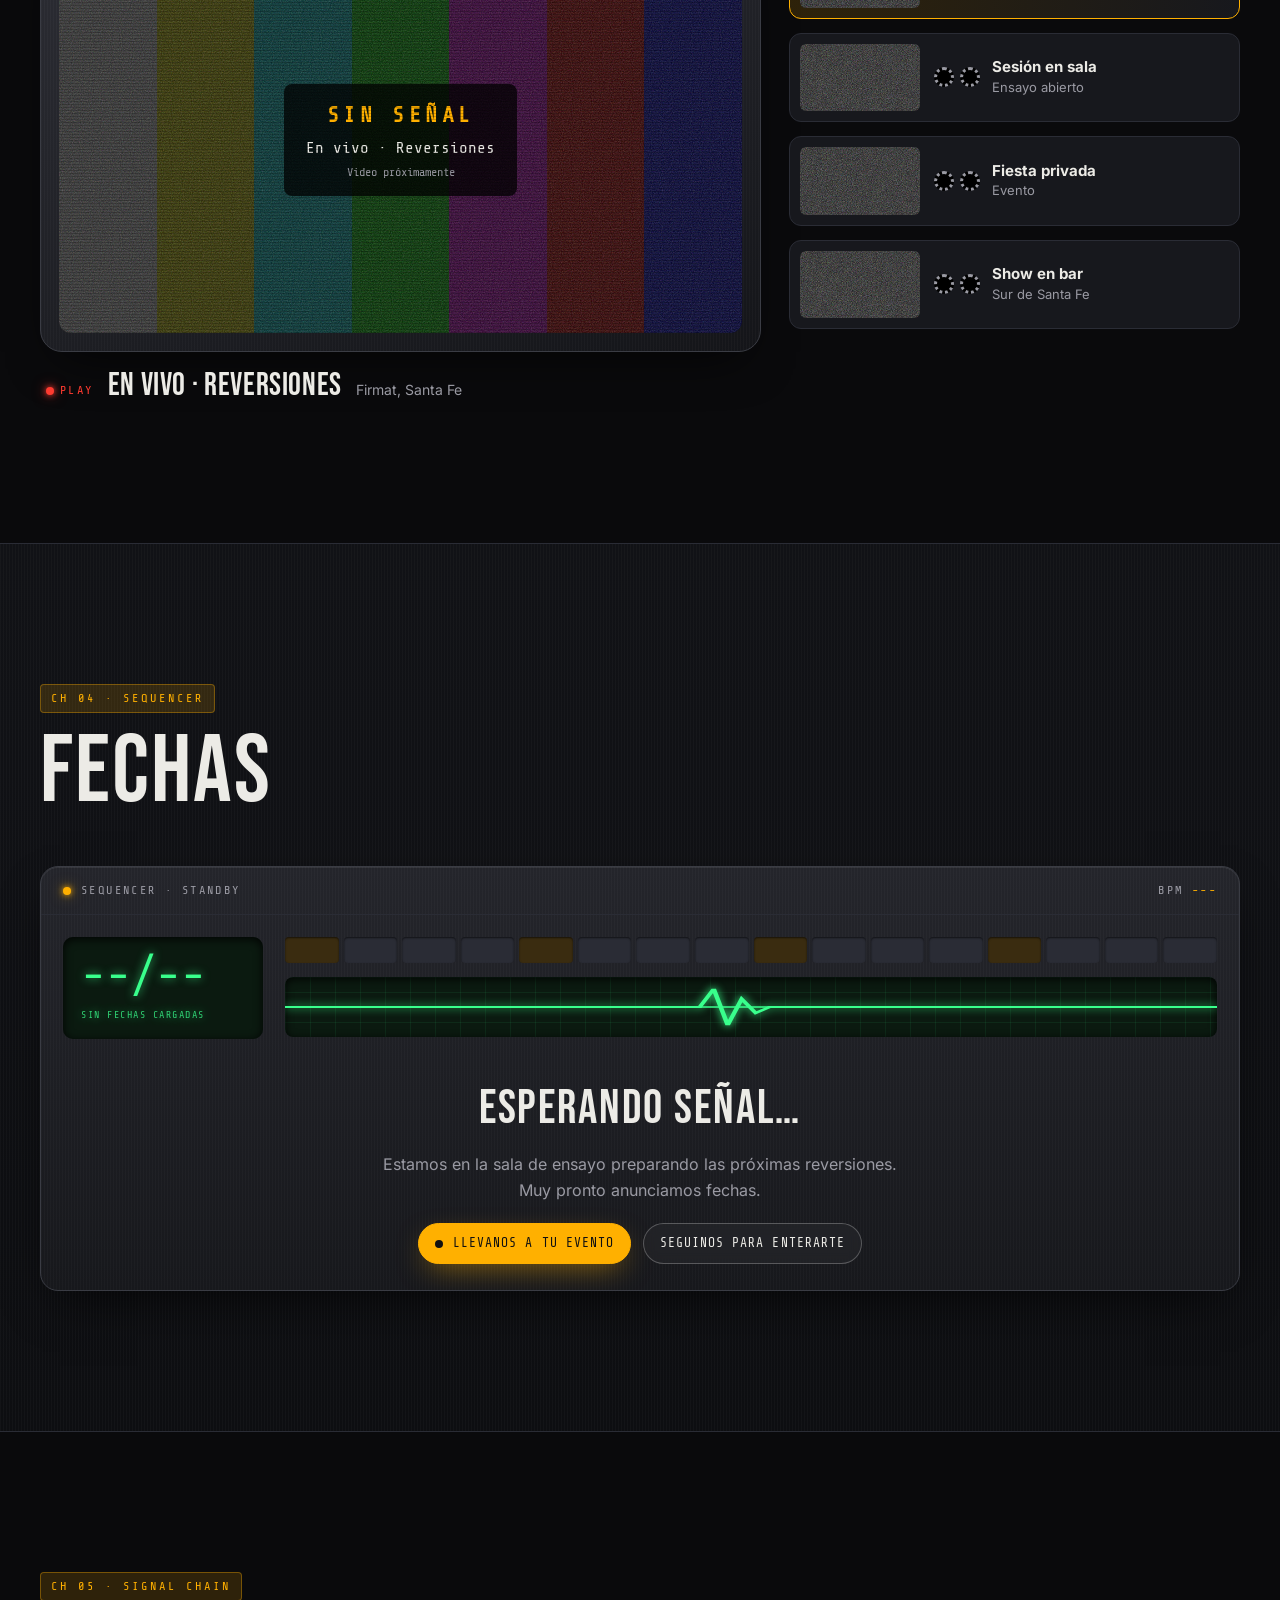
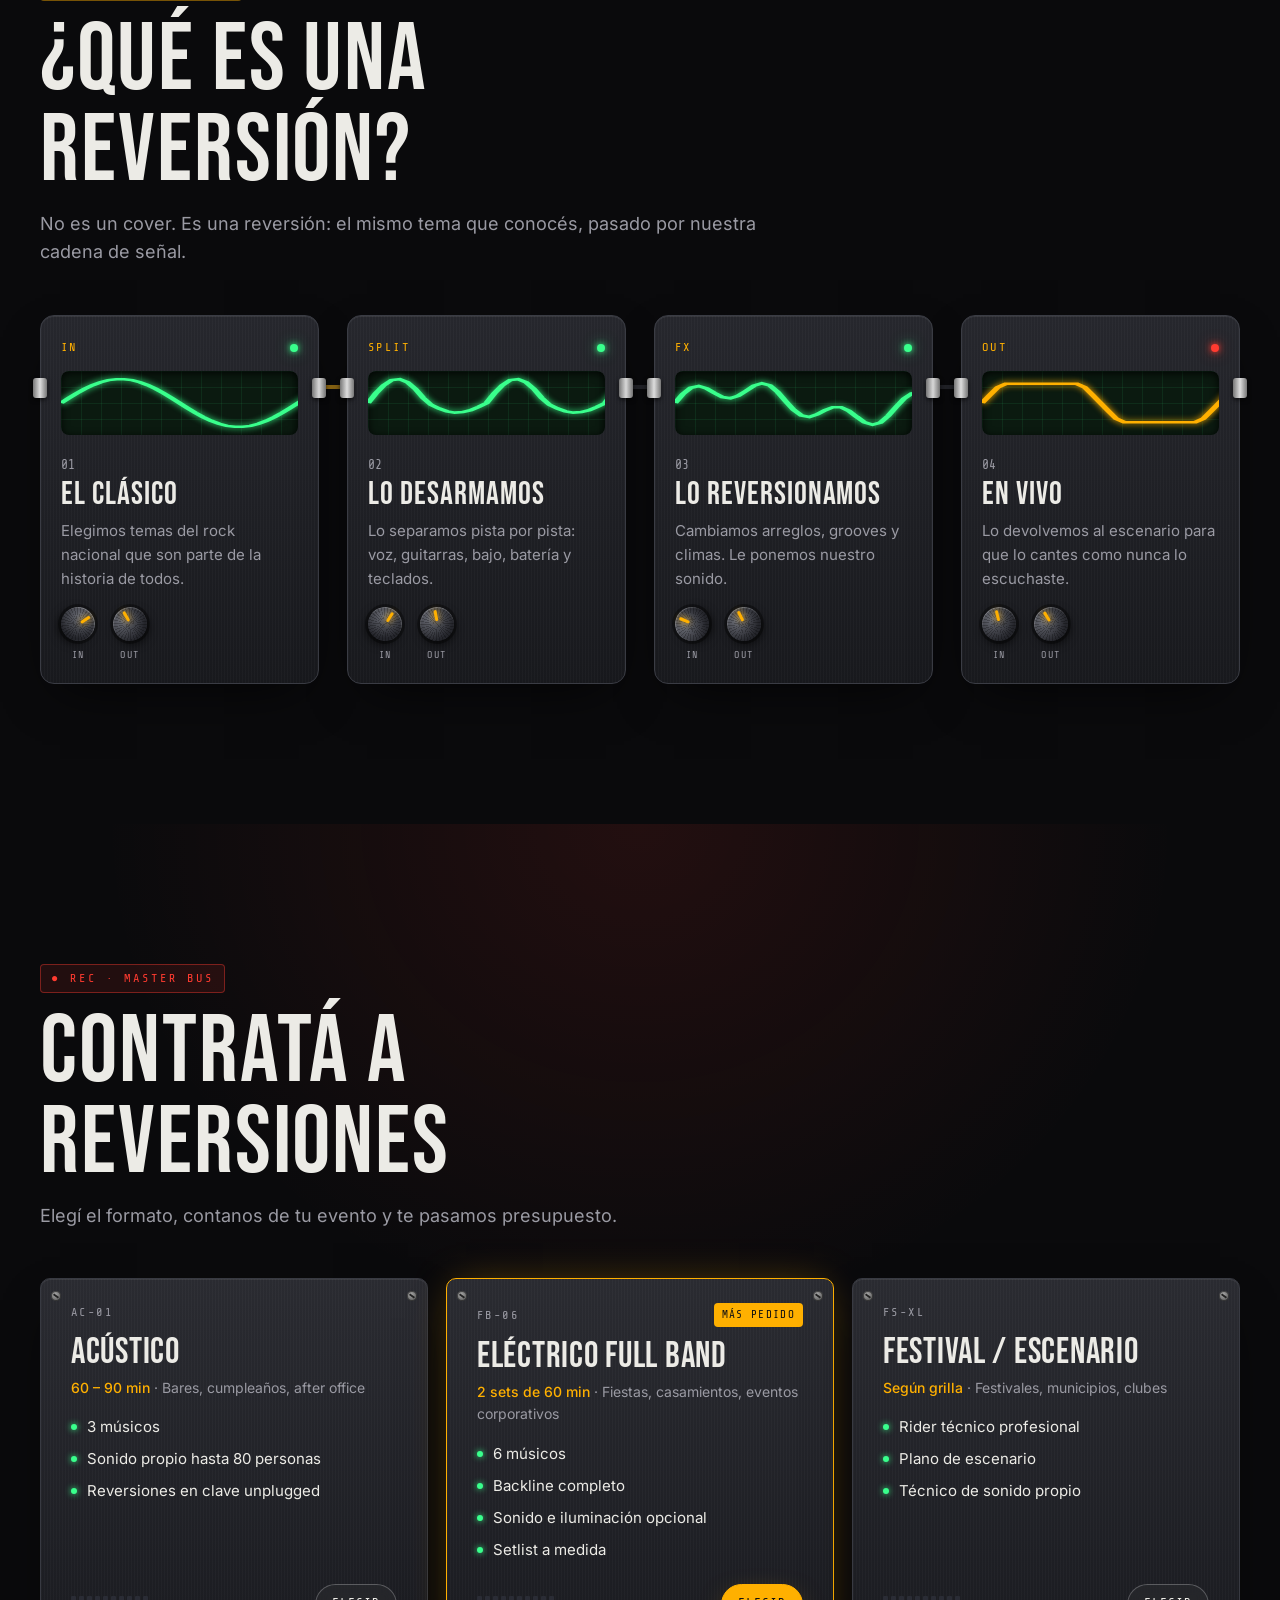
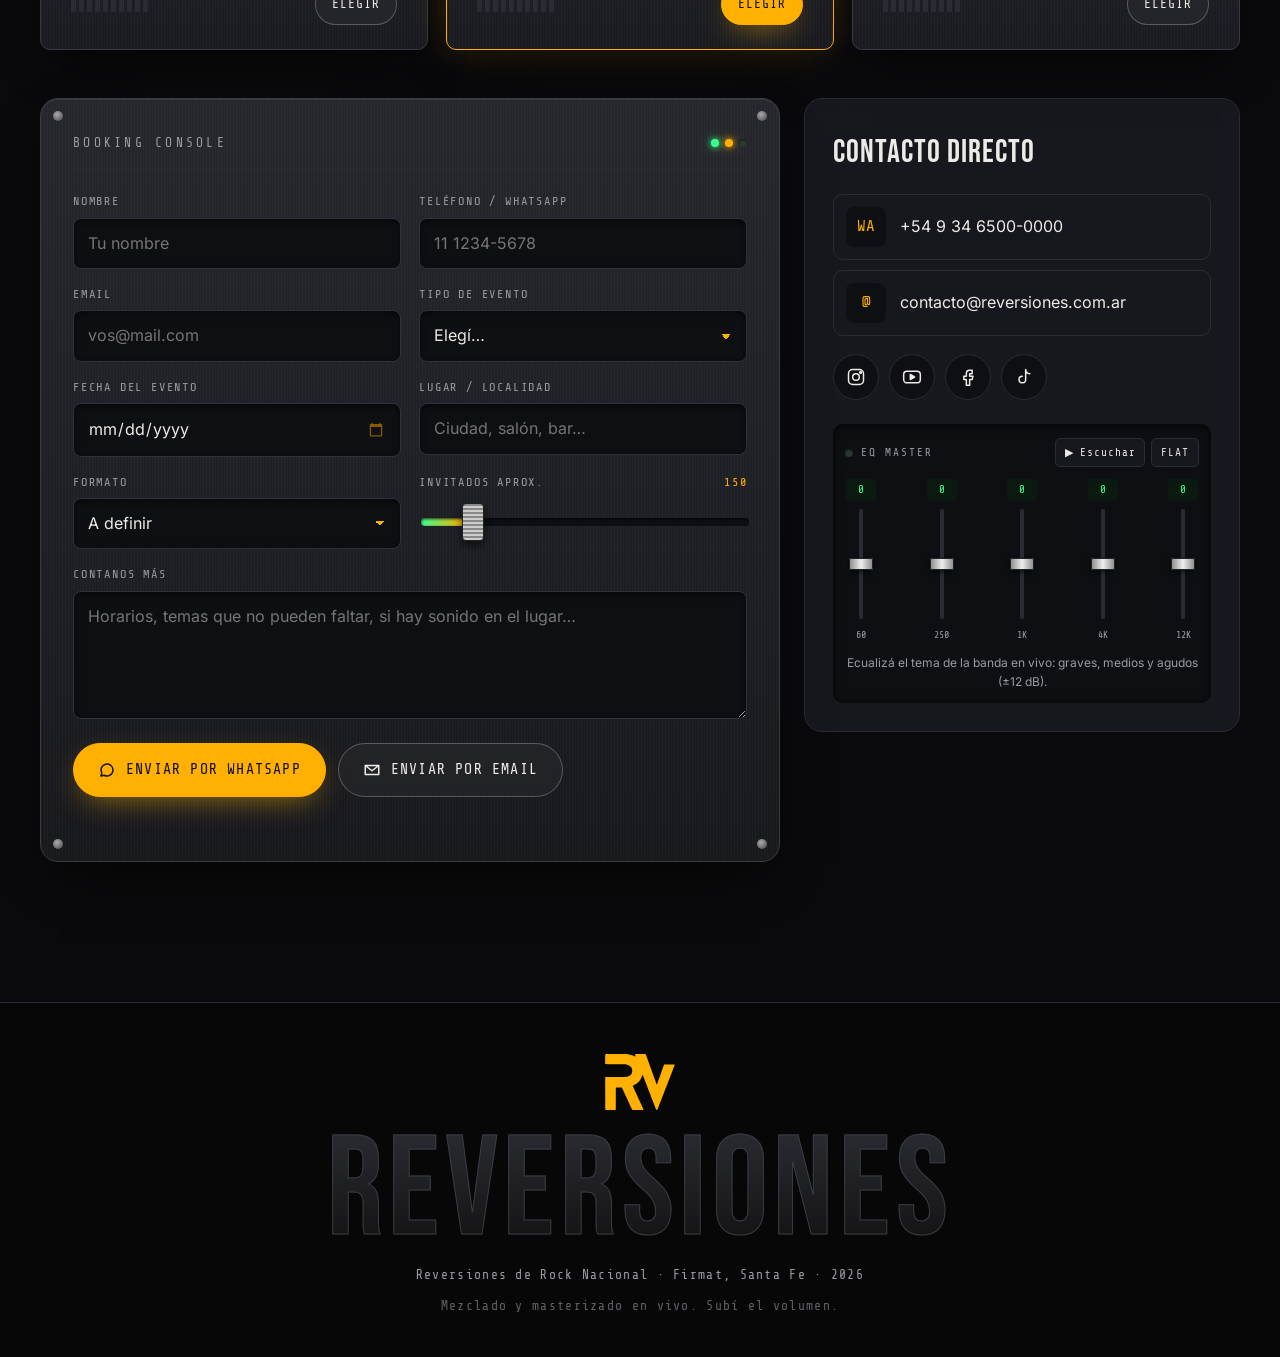
==== commit aa8f9719: "Usar el logo oficial RV en toda la web y como favicon El logo de la banda se vectoriza (Potrace) sin" ====
--- a/index.html
+++ b/index.html
@@ -9,20 +9,22 @@
   <meta property="og:title" content="Reversiones · Rock Nacional en vivo">
   <meta property="og:description" content="No hacemos covers: hacemos reversiones de rock nacional. Desde Firmat, Santa Fe. Contratá la banda para tu evento.">
   <meta property="og:type" content="website">
+  <link rel="icon" href="assets/img/favicon-32.png" sizes="32x32" type="image/png">
   <link rel="icon" href="assets/img/favicon.svg" type="image/svg+xml">
+  <link rel="apple-touch-icon" href="assets/img/apple-touch-icon.png">
   <link rel="preload" href="assets/fonts/bebas-neue.woff2" as="font" type="font/woff2" crossorigin>
   <link rel="stylesheet" href="assets/css/styles.css">
 </head>
 <body>
   <!-- Logo RV (definido una vez, se reutiliza con <use>) -->
   <svg width="0" height="0" style="position:absolute" aria-hidden="true">
-    <symbol id="rv" viewBox="0 0 116 80"><path fill-rule="evenodd" d="M0 0H44Q60 0 60 16V26Q60 39 47 42L61 80H44L31 44H16V80H0ZM16 13H41Q45 13 45 17V27Q45 31 41 31H16Z"/><path d="M64 11H78L88.5 62L99 11H113L96 80H81Z"/></symbol>
+    <symbol id="rv" viewBox="0 0 269 217"><path d="M6.3 212.8C5.8 212.6 5.2 212.1 4.9 211.7L4.4 211L4.4 151C4.4 102.1 4.4 91 4.7 90.7C5 90.4 12.4 90.3 43.3 90.2L81.6 90.1L85.4 89.3C97.9 86.6 104 80.6 105.3 69.6C106.9 55.3 99.6 46.4 83.1 42.7L80.6 42.1L42.8 42C5.4 41.9 5 41.9 4.6 41.4C4 40.6 4.2 6.4 4.8 5.4C5.8 3.9 3 4 45.2 4.1C86.8 4.1 85.1 4.1 93.4 5.5C97.6 6.3 105 8.2 107.4 9.1C108.5 9.6 109.7 10 110.1 10.1C110.5 10.2 112.2 10.9 113.8 11.8C118.4 14 118.6 13.9 117 9.6C115.8 6.4 115.8 5.6 116.6 4.7L117.3 4.1L135.8 4.1C149.4 4 154.6 4.1 155.1 4.3C156.1 4.7 156.6 5.6 157.6 8.4C158.1 9.8 158.9 12.2 159.5 13.8C160.1 15.3 161 17.9 161.5 19.4C162 20.9 162.9 23.4 163.5 24.9C164 26.4 165.3 29.9 166.2 32.6C167.2 35.4 169.1 40.7 170.5 44.5C171.8 48.3 173.9 54 175 57.1C176.1 60.3 177.2 63.3 177.4 63.8C177.6 64.2 178.4 66.4 179.1 68.6C179.9 70.8 181 74 181.6 75.6C182.2 77.3 183.3 80.2 183.9 82.1C185.8 87.2 189 96.2 189.5 97.6C190 98.8 195.2 113.5 196.2 116.2C197.2 119.3 197.6 118.9 200.1 111.8C201.2 108.8 202.2 105.8 202.5 105.1C203.5 102.5 204 101 207 92.6C208.7 88 210.5 82.9 211 81.5C211.5 80.1 213 75.8 214.4 72.1C215.7 68.4 217 64.6 217.4 63.8C217.7 62.9 218.9 59.5 220 56.4C222 50.7 223.8 45.8 224.3 44.4C224.9 42.9 223.9 43 244.8 43C266.9 43 265.1 42.8 264.1 45.3C263.1 48 259.6 57.3 258.5 60C257.9 61.4 256.9 64.2 256.1 66.1C255.4 68 254 71.5 253.1 73.9C252.2 76.2 251.3 78.7 251 79.4C250.7 80.1 250.1 81.8 249.5 83.2C248.9 84.7 247.9 87.5 247.1 89.5C246.3 91.5 245.5 93.8 245.1 94.6C244.1 97.3 240.7 106 238.6 111.4C237.9 113.3 236.7 116.5 235.9 118.4C233 126 231.4 129.9 229.1 135.9C225.3 145.9 224.8 147.1 222.8 152.2C221.8 154.9 220.7 157.6 220.5 158.2C220.2 158.9 219.2 161.6 218.1 164.4C215.7 170.6 215.4 171.6 213.7 175.9C210.9 182.9 210.4 184.1 210 185.4C209.7 186.1 208.9 188.2 208.2 190.1C207.4 192.1 205.7 196.6 204.3 200.1C199.8 211.7 199.7 212 198.9 212.6C198 213.3 196.2 213.3 195.4 212.5C194.7 211.8 194.2 210.8 189.9 199.4C189.4 198.1 188.3 195.2 187.4 192.9C184.8 186.3 183.6 183.2 182.4 179.8C182 178.9 181.6 177.7 181.4 177.2C180.9 176 178.7 170.4 177.1 166.1C176.3 164.1 175.3 161.5 174.9 160.5C174.5 159.5 173.9 157.7 173.5 156.6C173.1 155.5 171.8 152.3 170.7 149.4C169.6 146.5 168.2 142.9 167.6 141.4C166.7 139 163.2 129.9 161 124.1C160.6 123.2 159.2 119.5 157.9 116C156.5 112.5 154.8 107.9 153.9 105.8C153.1 103.6 152.2 101.2 151.9 100.4C148.6 91.8 145.5 83.9 145.1 82.9C144.5 81.5 143.9 81.7 143.4 83.4C138.2 101.6 128 113.4 110.8 120.9C108.8 121.8 107.4 122.5 107.4 122.8C107.2 123.2 114.3 139.2 118.5 148.1C119 149.2 120.1 151.6 121 153.5C121.9 155.4 123.4 158.7 124.5 161C125.6 163.3 126.8 166 127.3 167C127.8 168 129.8 172.4 131.8 176.6C136.5 186.6 138.2 190.3 139.7 193.6C140.4 195.1 142.3 199.4 144 203C147.8 211.2 147.9 212.3 145.3 213C144 213.3 108.4 213.3 107.2 213C105.4 212.5 105 211.8 102.1 205.6C100.5 202.3 98.5 198 97.6 196C96.7 194 95 190.3 93.9 187.9C91.3 182.2 84.6 167.8 82.9 164C81 160 79.9 157.6 78.3 154C75.4 147.8 69.2 134.3 68 131.8C67.3 130.4 66.6 129.2 66.3 129C65.5 128.6 45.2 128.6 44.6 129.1C44.1 129.5 44.1 130.2 44 170.5L43.9 211.5L43.3 212.1C42.2 213.2 41.7 213.2 24 213.2C8.4 213.2 7.1 213.2 6.3 212.8Z"/></symbol>
   </svg>
 
   <!-- ============ LOADER: SOUNDCHECK ============ -->
   <div class="loader" id="loader" aria-hidden="true">
     <div class="loader__inner">
-      <svg class="loader__logo" viewBox="0 0 116 80" aria-hidden="true"><use href="#rv"/></svg>
+      <svg class="loader__logo" viewBox="0 0 269 217" aria-hidden="true"><use href="#rv"/></svg>
       <div class="loader__label">SOUNDCHECK</div>
       <div class="loader__meter"><span></span><span></span><span></span><span></span><span></span><span></span><span></span><span></span><span></span><span></span><span></span><span></span></div>
       <div class="loader__count" id="loaderCount">1, 2… probando</div>
@@ -35,7 +37,7 @@
   <!-- ============ NAV ============ -->
   <header class="nav" id="nav">
     <a href="#inicio" class="nav__logo" aria-label="Reversiones, inicio">
-      <svg class="nav__rv" viewBox="0 0 116 80" aria-hidden="true"><use href="#rv"/></svg>
+      <svg class="nav__rv" viewBox="0 0 269 217" aria-hidden="true"><use href="#rv"/></svg>
       <span>REVERSIONES</span>
     </a>
     <button class="nav__toggle" id="navToggle" aria-expanded="false" aria-controls="navMenu" aria-label="Abrir menú">
@@ -59,7 +61,7 @@
       <div class="hero__grid" aria-hidden="true"></div>
 
       <div class="hero__content">
-        <div class="hero__badge" aria-hidden="true"><svg class="hero__rv" viewBox="0 0 116 80" aria-hidden="true"><use href="#rv"/></svg></div>
+        <div class="hero__badge" aria-hidden="true"><svg class="hero__rv" viewBox="0 0 269 217" aria-hidden="true"><use href="#rv"/></svg></div>
         <p class="hero__kicker"><span class="led led--on"></span> ON AIR · <span id="heroCity"></span></p>
         <h1 class="hero__title glitch" data-text="REVERSIONES">REVERSIONES</h1>
         <p class="hero__subtitle" id="heroSubtitle">Reversiones de Rock Nacional</p>
@@ -127,7 +129,7 @@
           <div class="about__vinyl reveal">
             <div class="turntable">
               <button class="vinyl" id="vinyl" aria-pressed="false" aria-label="Reproducir el tema en el tocadiscos">
-                <span class="vinyl__label"><svg class="vinyl__rv" viewBox="0 0 116 80" aria-hidden="true"><use href="#rv"/></svg><small id="vinylTitle">33⅓ RPM · LADO A</small></span>
+                <span class="vinyl__label"><svg class="vinyl__rv" viewBox="0 0 269 217" aria-hidden="true"><use href="#rv"/></svg><small id="vinylTitle">33⅓ RPM · LADO A</small></span>
               </button>
               <div class="tonearm" aria-hidden="true"></div>
               <div class="turntable__pitch">
@@ -325,7 +327,7 @@
 
   <footer class="footer">
     <div class="container footer__inner">
-      <svg class="footer__rv" viewBox="0 0 116 80" aria-hidden="true"><use href="#rv"/></svg>
+      <svg class="footer__rv" viewBox="0 0 269 217" aria-hidden="true"><use href="#rv"/></svg>
       <div class="footer__logo">REVERSIONES</div>
       <p>Reversiones de Rock Nacional · Firmat, Santa Fe · <span id="year"></span></p>
       <p class="footer__small">Mezclado y masterizado en vivo. Subí el volumen.</p>
--- a/assets/css/styles.css
+++ b/assets/css/styles.css
@@ -216,7 +216,7 @@
 .loader__logo {
   display: block;
   width: 120px;
-  height: 83px;
+  height: 97px;
   margin: 0 auto 14px;
   fill: var(--text);
   filter: drop-shadow(0 0 18px rgba(255, 176, 0, 0.35));
@@ -323,7 +323,7 @@
 }
 .nav__rv {
   width: 40px;
-  height: 28px;
+  height: 32px;
   fill: currentColor;
   transition: fill 0.1s, filter 0.1s;
 }
@@ -571,8 +571,8 @@
   transform: scale(1.08);
 }
 .hero__rv {
-  width: 64px;
-  height: 44px;
+  width: 62px;
+  height: 50px;
   fill: #f2f2f2;
 }
 .hero__kicker {
@@ -1164,8 +1164,8 @@
   line-height: 1;
 }
 .vinyl__rv {
-  width: clamp(34px, 6vw, 50px);
-  height: clamp(24px, 4vw, 34px);
+  width: clamp(34px, 6vw, 48px);
+  height: clamp(27px, 4.85vw, 39px);
   margin: 0 auto;
   fill: #111;
   transform: translateY(-8px);
@@ -3024,7 +3024,7 @@
 }
 .footer__rv {
   width: 72px;
-  height: 50px;
+  height: 58px;
   fill: var(--amber);
   margin-bottom: 10px;
 }
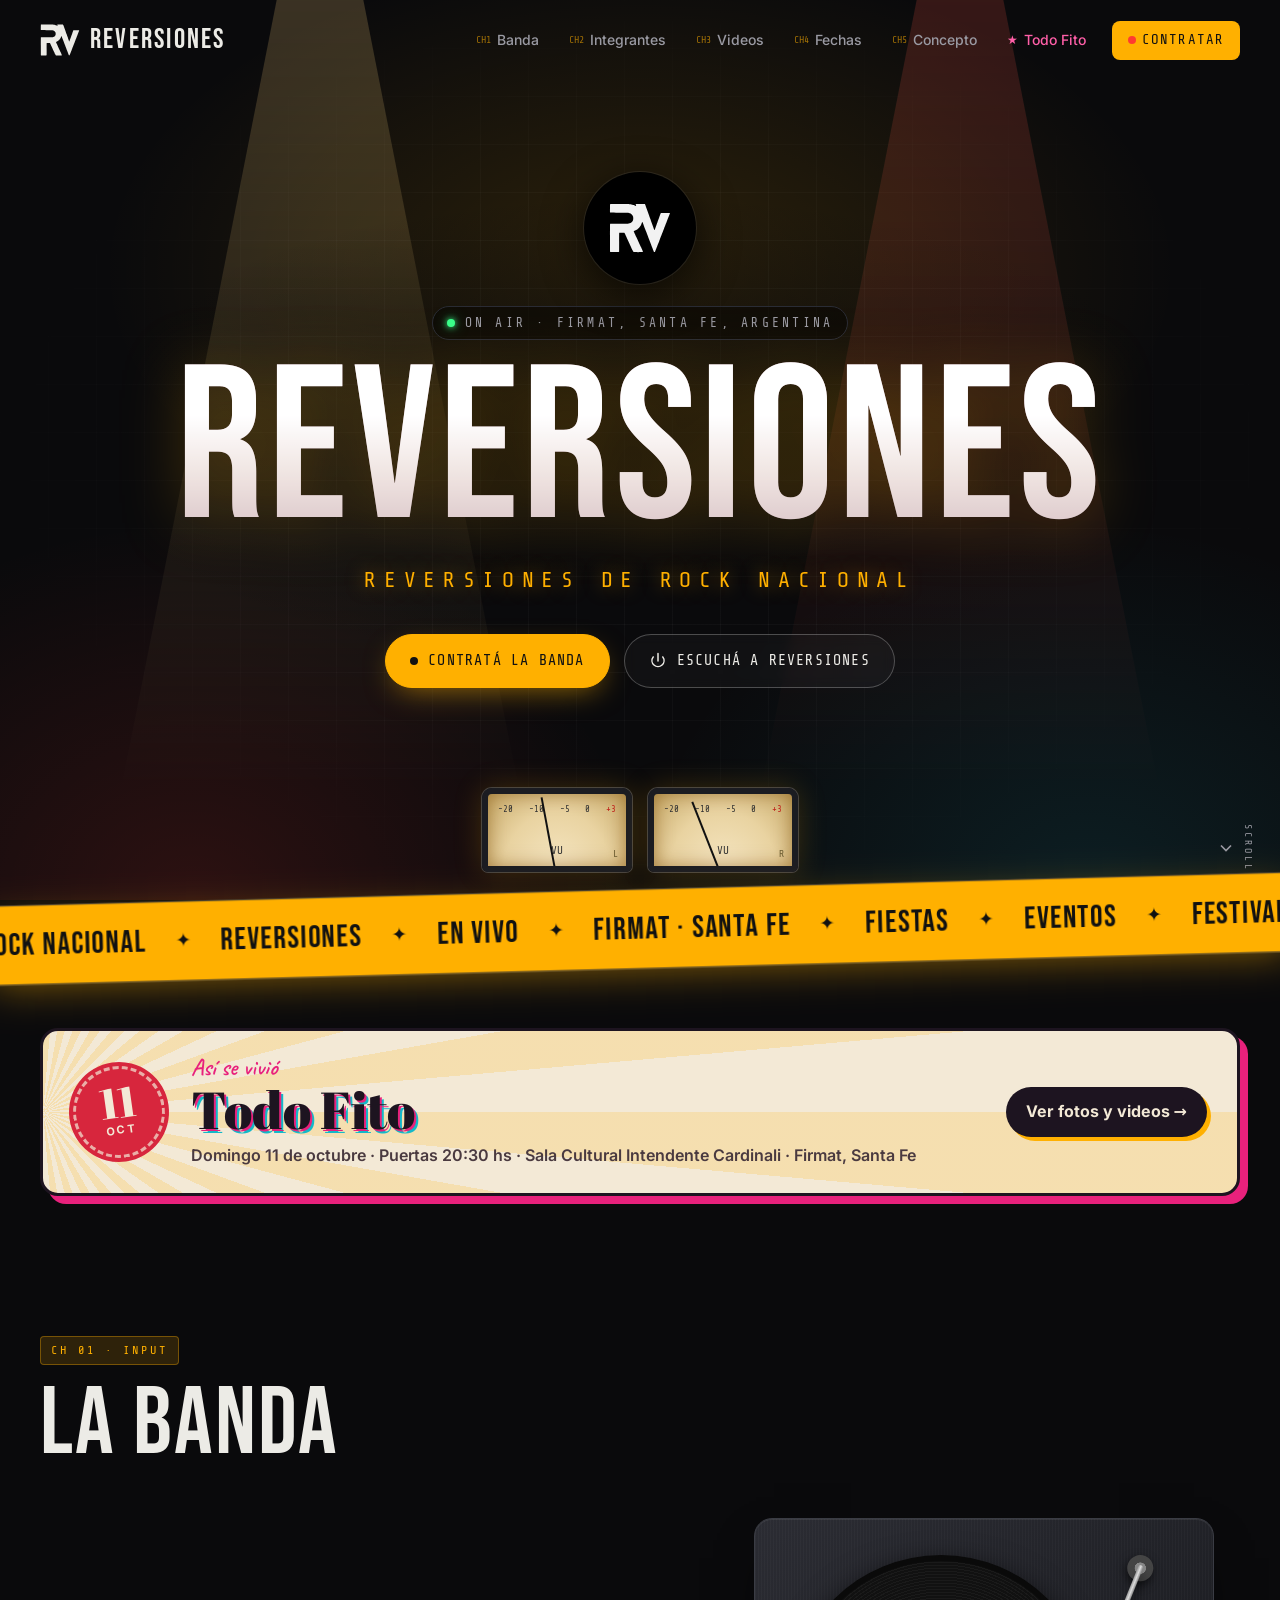
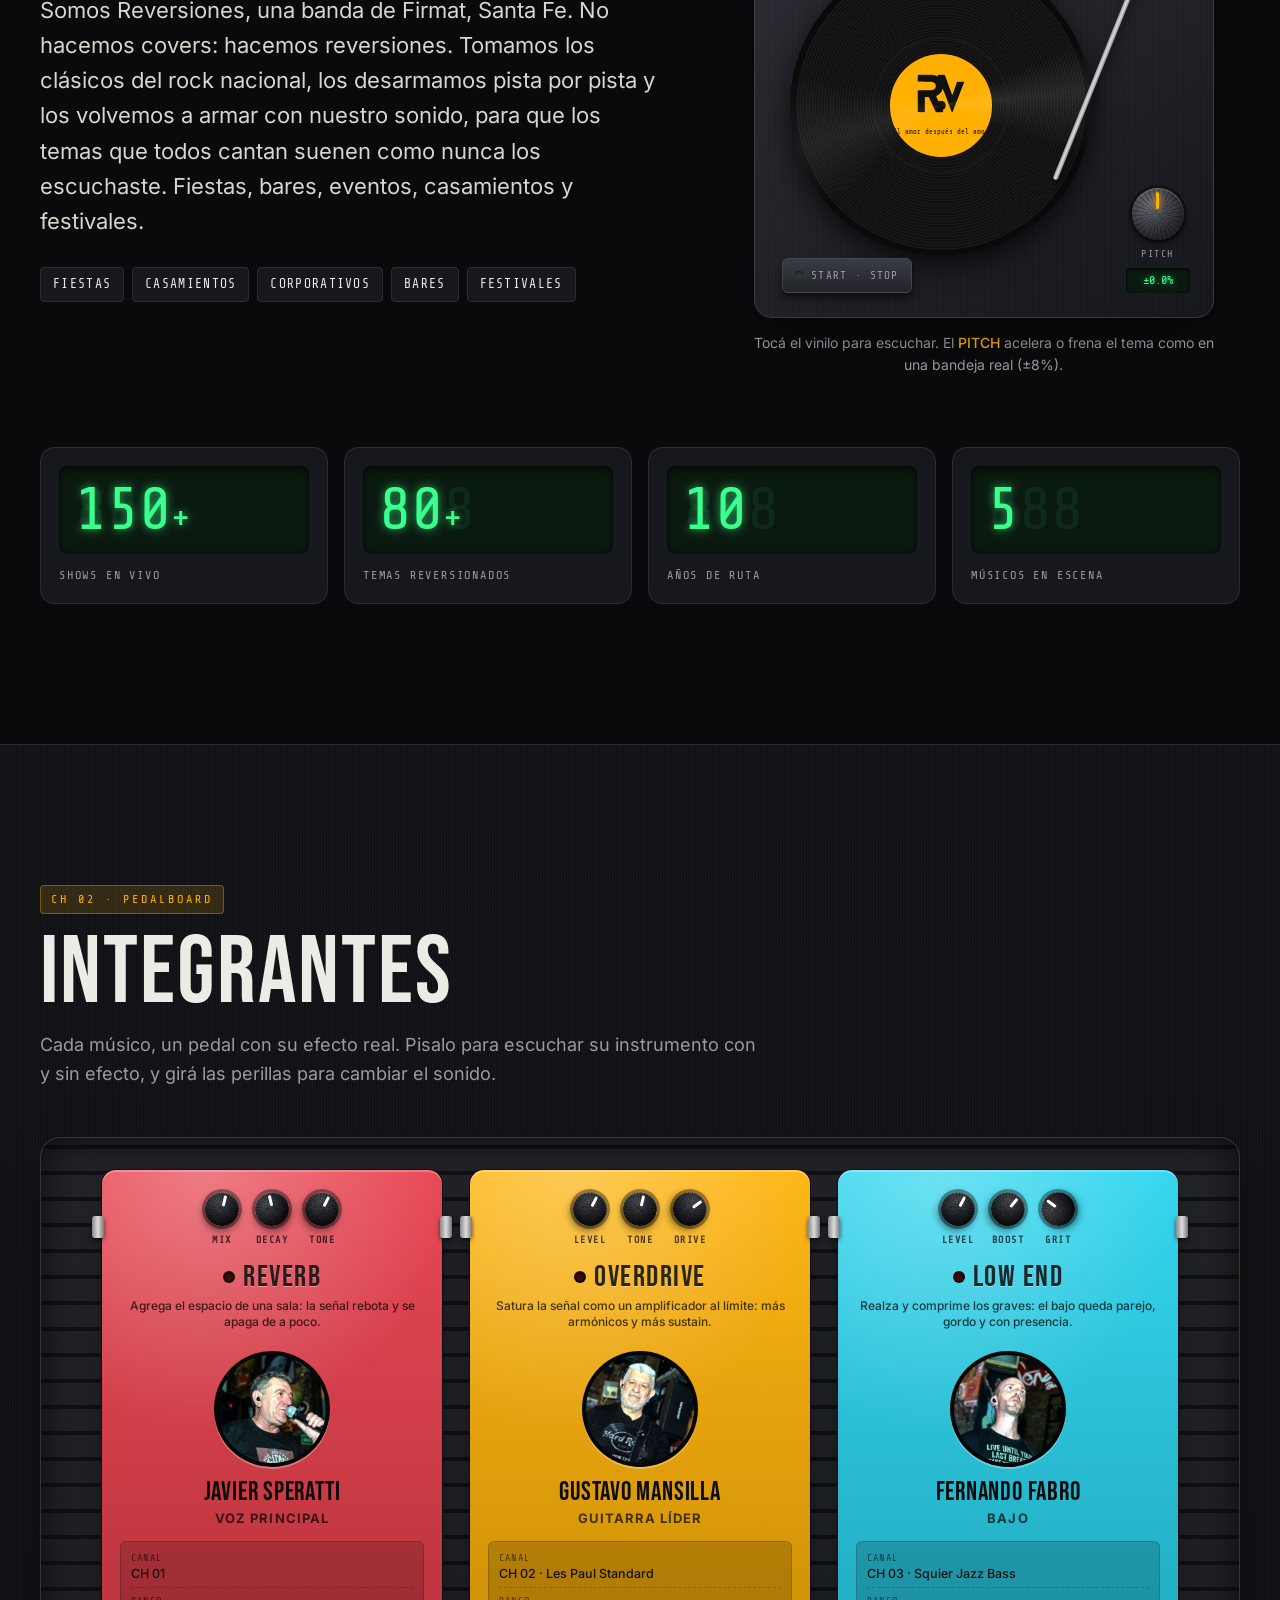
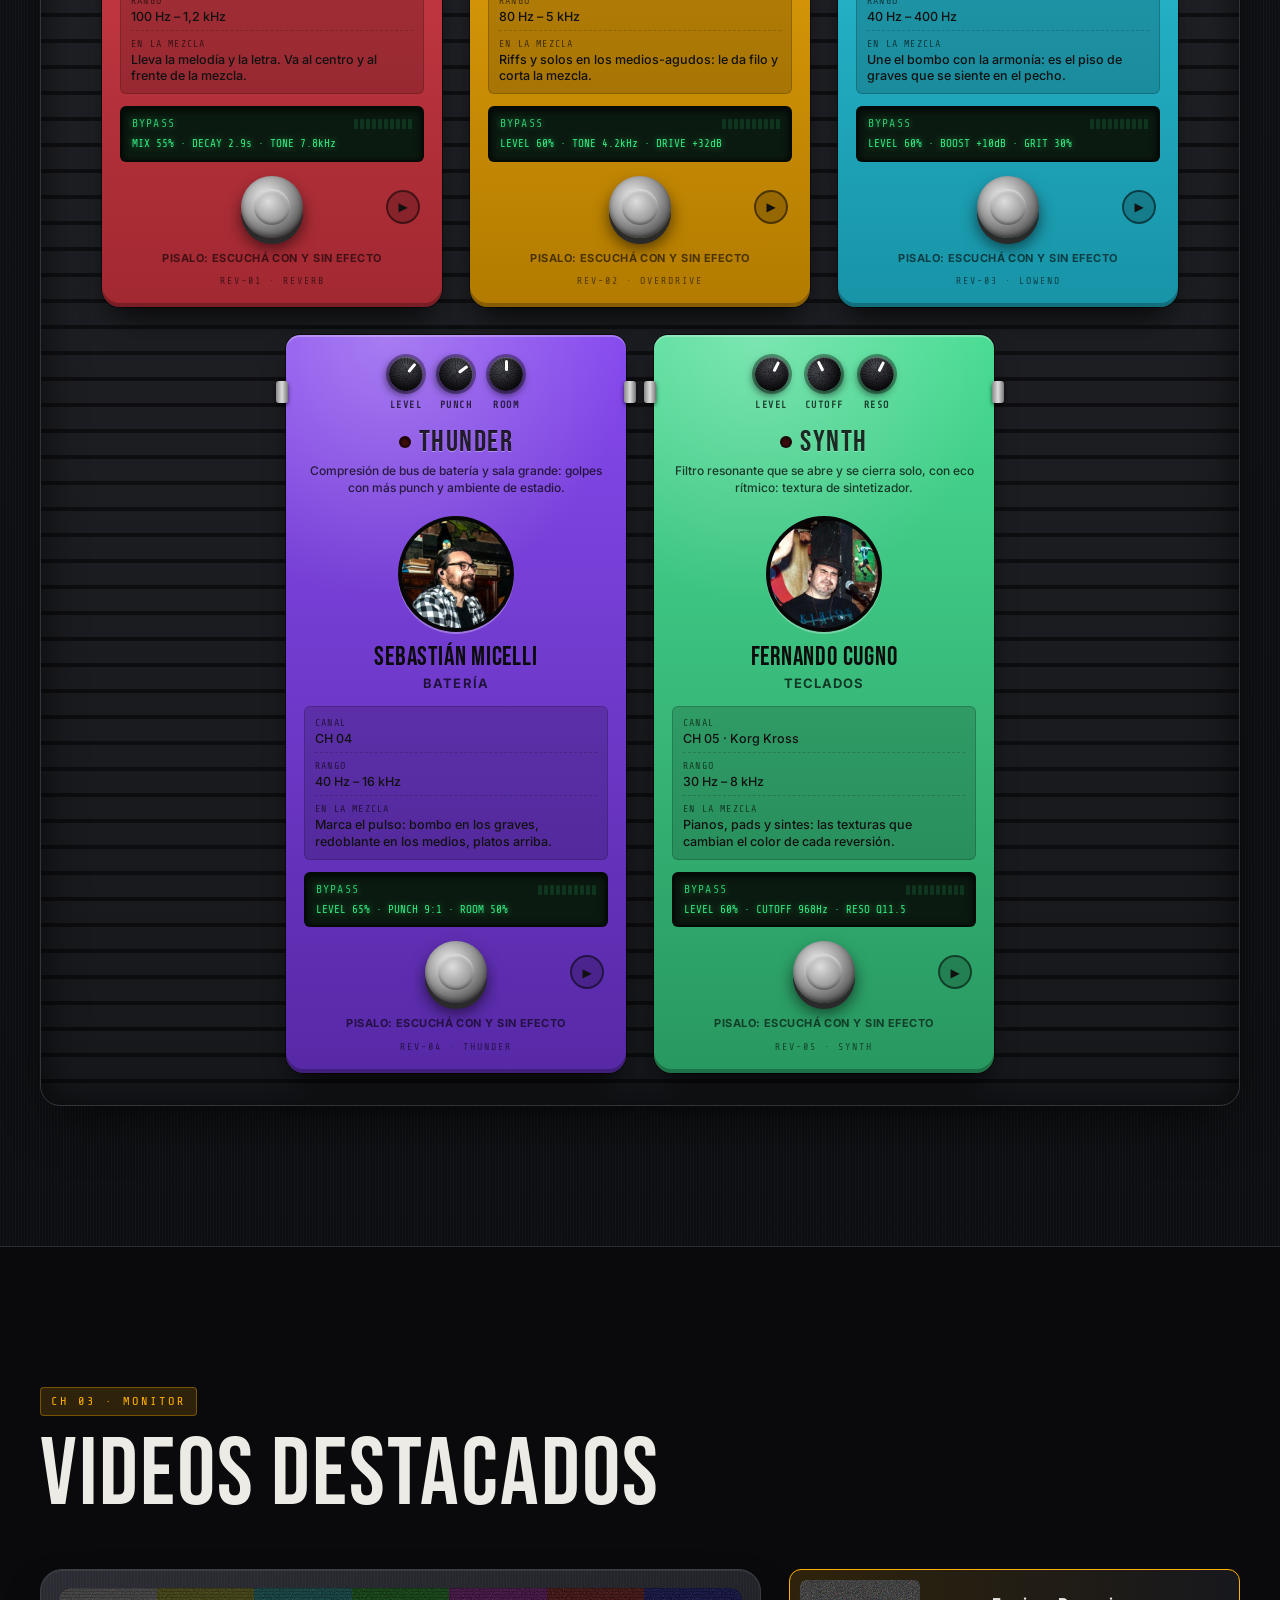
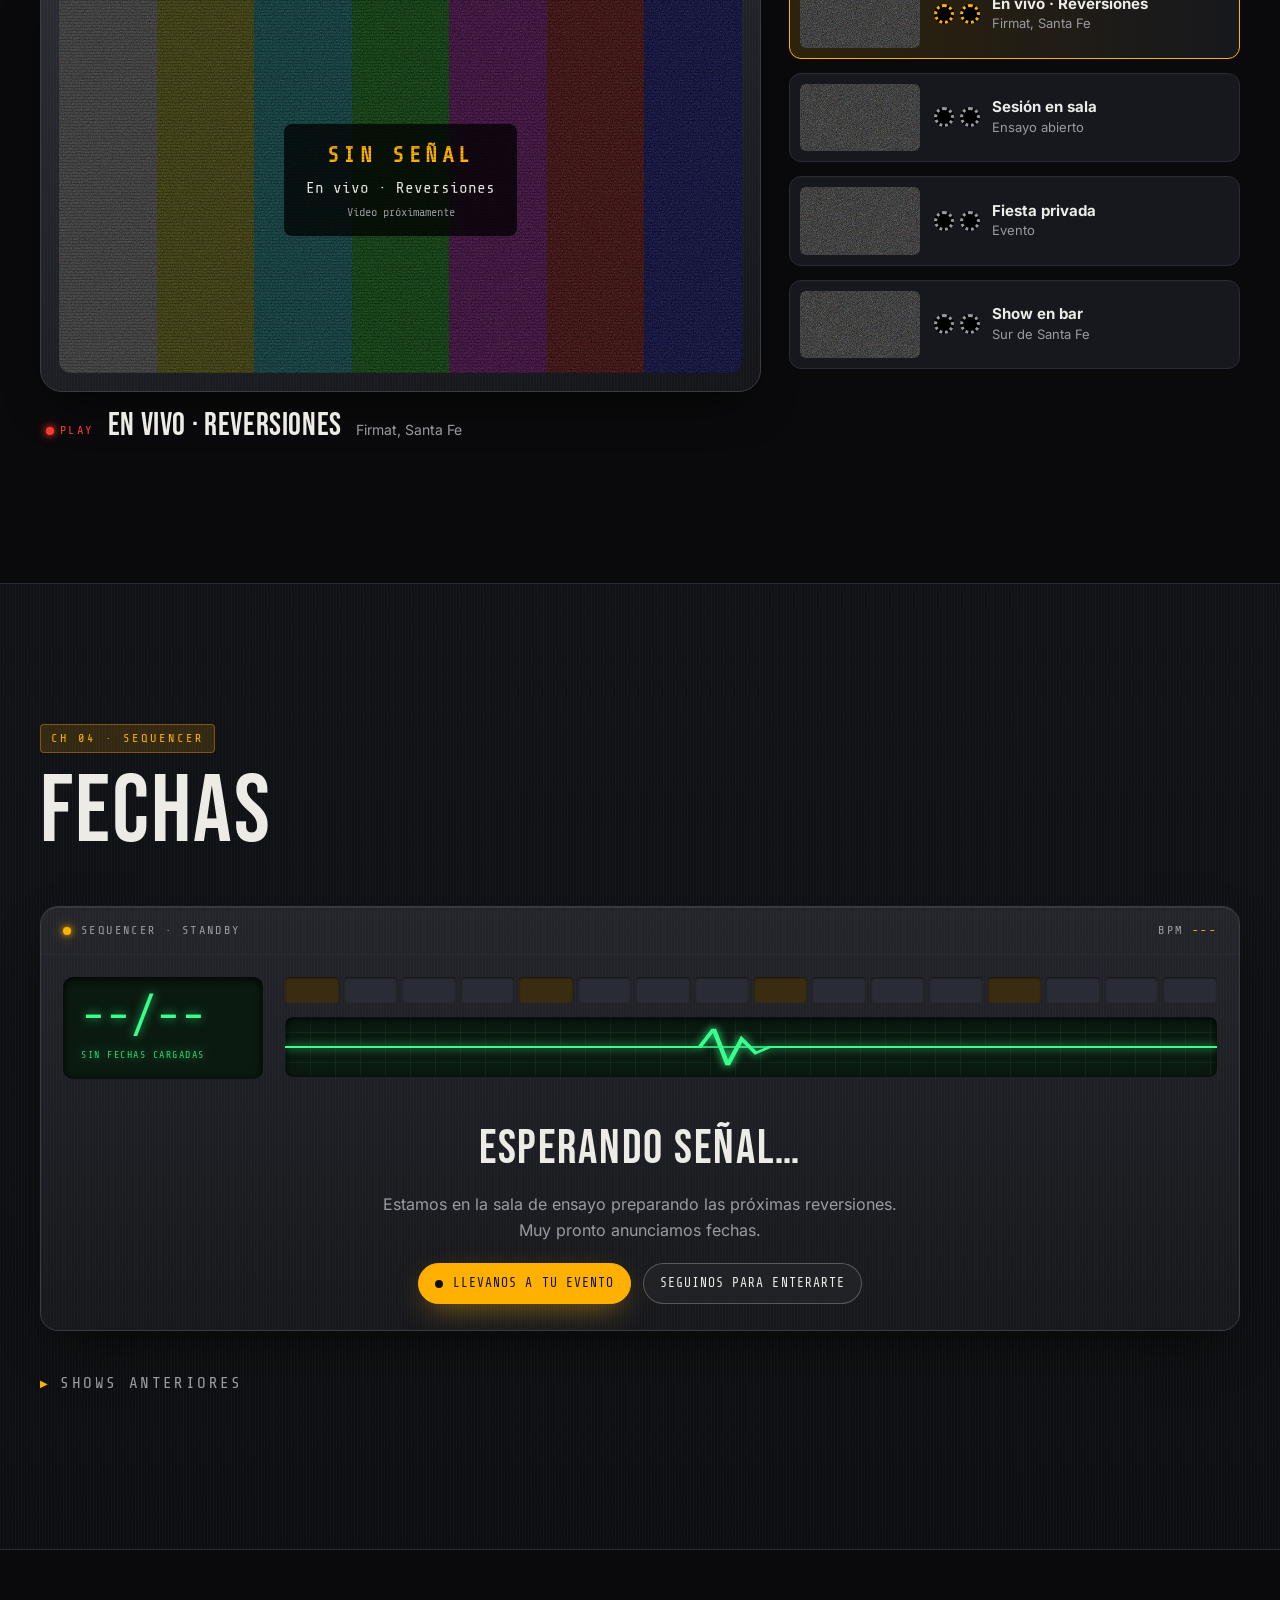
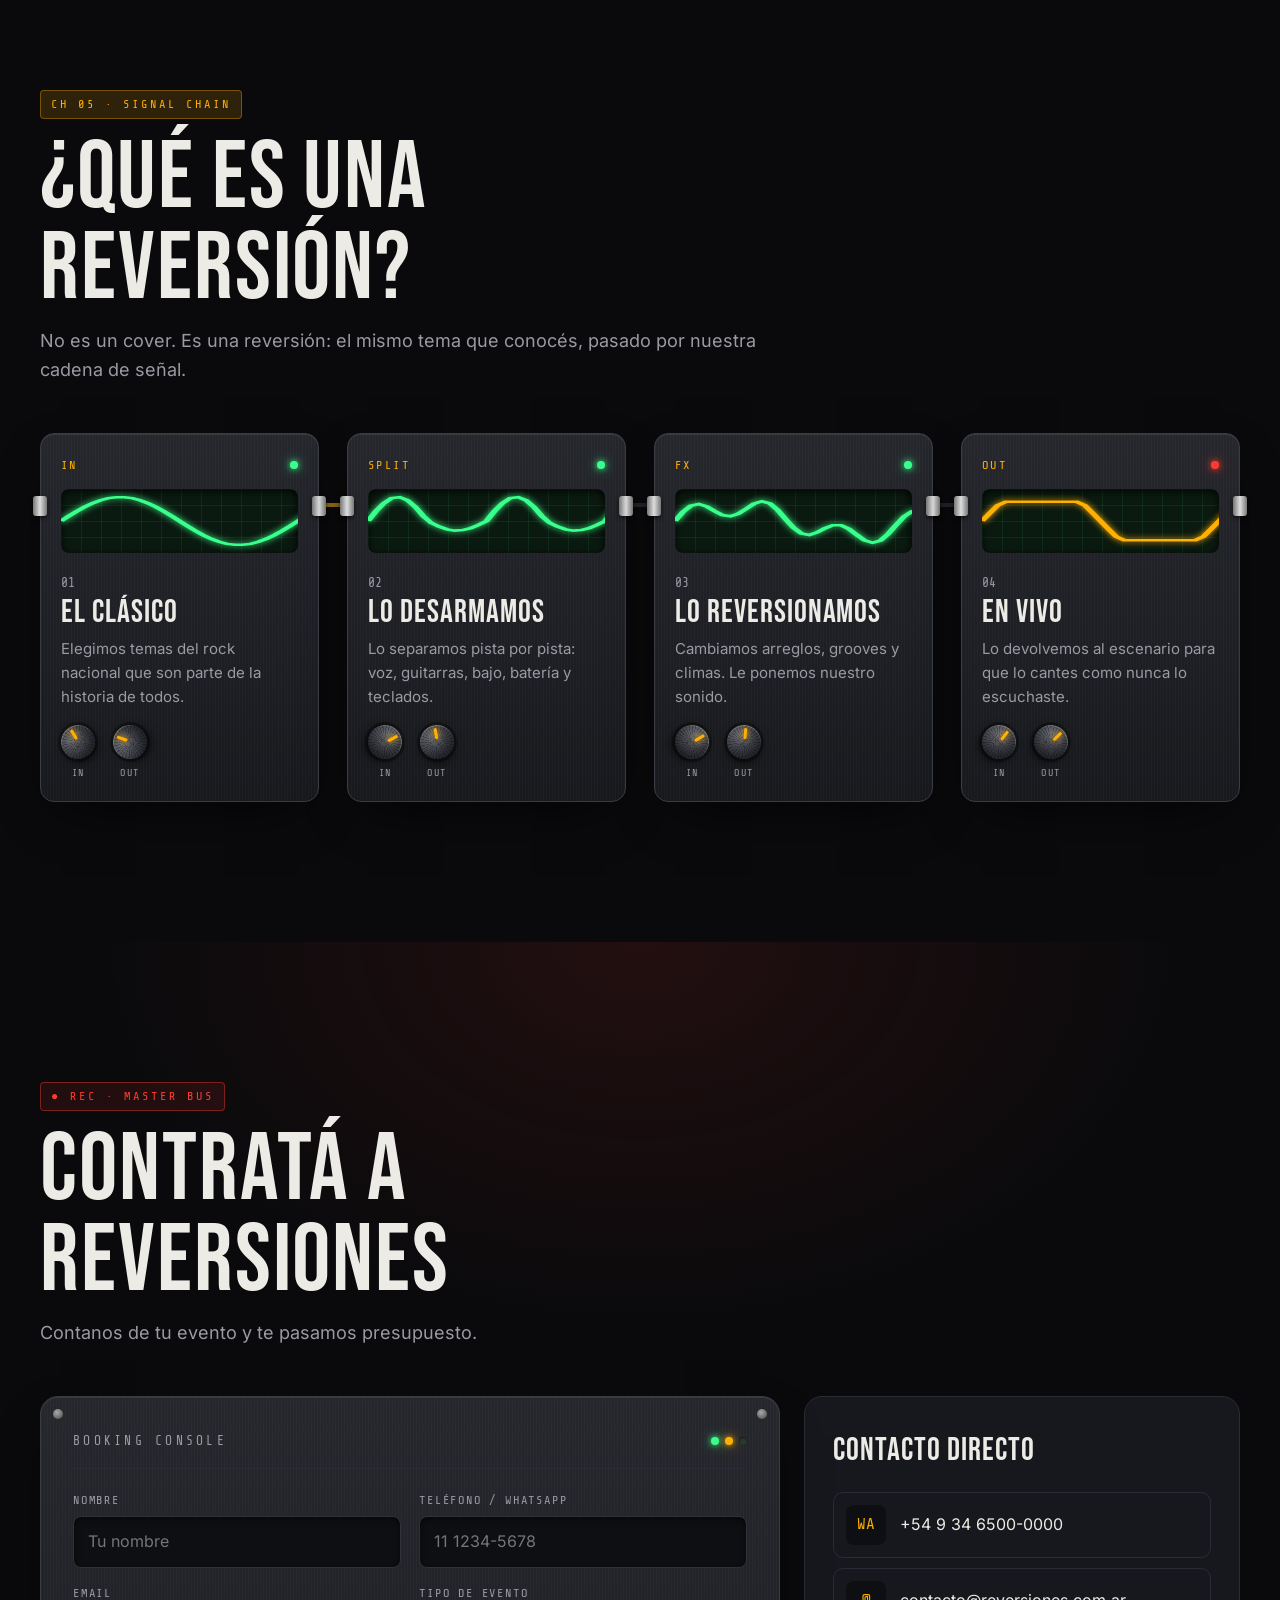
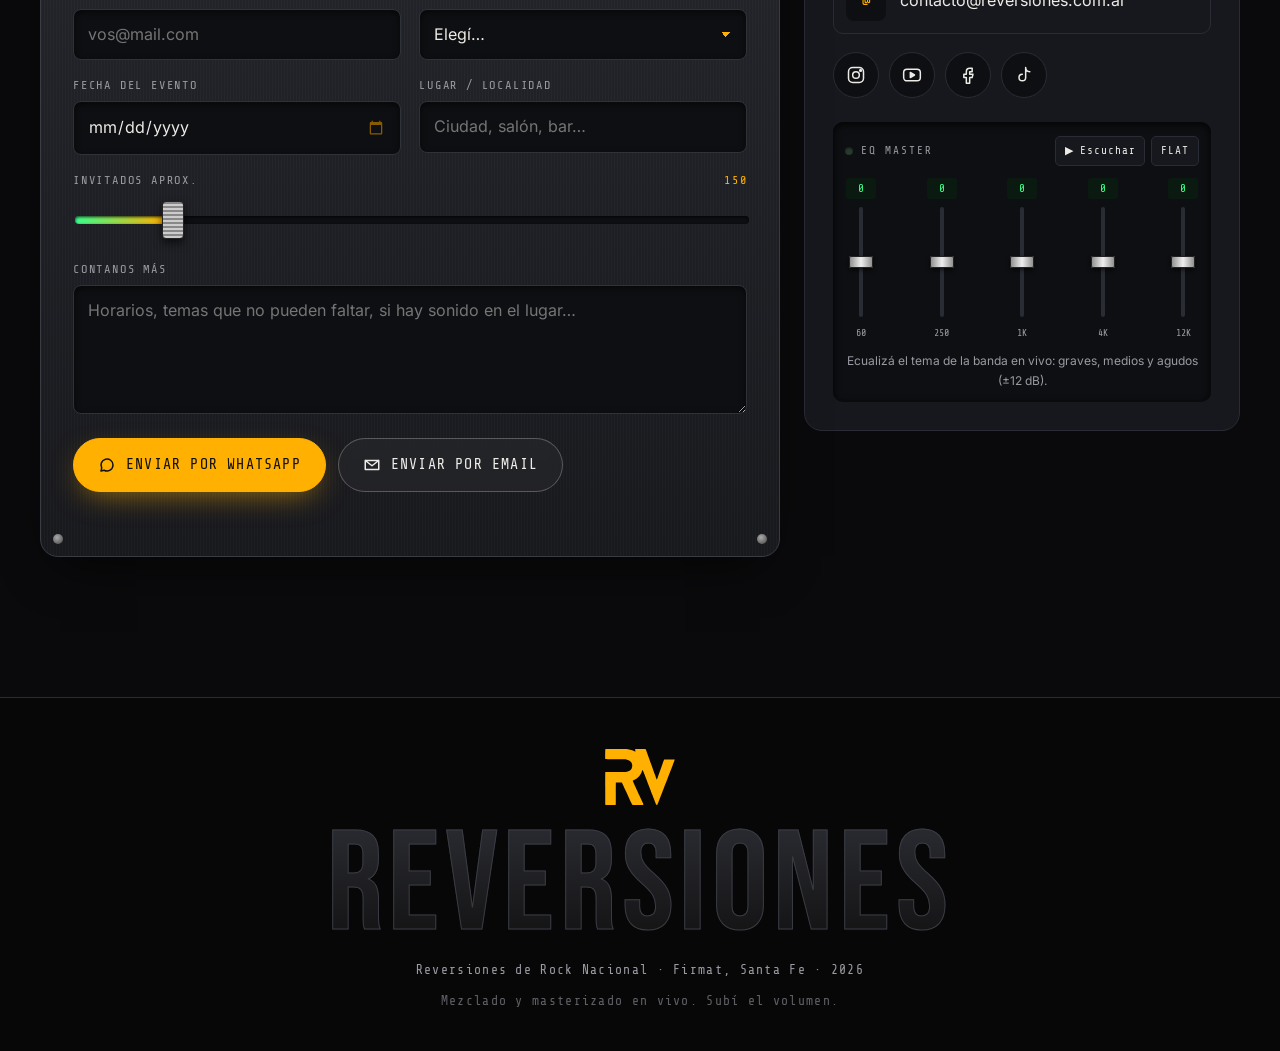
==== commit 60c49c27: "Ocultar los formatos de show en Contratar Las tarjetas (Acústico / Full Band / Festival) y el campo " ====
--- a/index.html
+++ b/index.html
@@ -220,10 +220,13 @@
         <header class="section__head reveal">
           <span class="ch ch--rec">● REC · MASTER BUS</span>
           <h2>Contratá a Reversiones</h2>
-          <p class="section__lead">Elegí el formato, contanos de tu evento y te pasamos presupuesto.</p>
-        </header>
-
+          <p class="section__lead">Contanos de tu evento y te pasamos presupuesto.</p>
+        </header>
+
+        <!-- Formatos de show (Acústico / Full Band / Festival): ocultos por el momento.
+             Para volver a mostrarlos, descomentar esta línea y el campo "Formato" del formulario.
         <div class="rack" id="formats"></div>
+        -->
 
         <div class="booking">
           <form class="console reveal" id="bookingForm" novalidate>
@@ -266,11 +269,13 @@
                 <span>Lugar / Localidad</span>
                 <input name="lugar" placeholder="Ciudad, salón, bar…">
               </label>
+              <!-- Campo "Formato" oculto junto con los formatos de show
               <label class="field">
                 <span>Formato</span>
                 <select name="formato" id="formatSelect"></select>
               </label>
-              <div class="field field--fader">
+              -->
+              <div class="field field--fader field--wide">
                 <span>Invitados aprox. <output id="guestsOut">150</output></span>
                 <input name="invitados" type="range" min="20" max="1000" step="10" value="150" id="guests" aria-label="Cantidad de invitados">
               </div>
--- a/assets/css/styles.css
+++ b/assets/css/styles.css
@@ -544,29 +544,6 @@
   box-shadow: 0 0 0 1px rgba(255, 255, 255, 0.08), 0 10px 40px rgba(0, 0, 0, 0.7);
   transition: transform 0.08s;
 }
-/* Anillos que se expanden como una onda de sonido */
-.hero__badge::before,
-.hero__badge::after {
-  content: "";
-  position: absolute;
-  inset: 0;
-  border-radius: 50%;
-  border: 2px solid rgba(255, 176, 0, 0.6);
-  animation: ripple 2.4s ease-out infinite;
-}
-.hero__badge::after {
-  animation-delay: 1.2s;
-}
-@keyframes ripple {
-  from {
-    transform: scale(1);
-    opacity: 0.8;
-  }
-  to {
-    transform: scale(1.9);
-    opacity: 0;
-  }
-}
 .beat .hero__badge {
   transform: scale(1.08);
 }
@@ -1373,8 +1350,9 @@
 /* ---------- PEDALBOARD ---------- */
 .pedalboard {
   position: relative;
-  display: grid;
-  grid-template-columns: repeat(auto-fill, minmax(300px, 1fr));
+  display: flex;
+  flex-wrap: wrap;
+  justify-content: center; /* la última fila queda centrada */
   gap: 28px;
   padding: 32px;
   border-radius: 20px;
@@ -1385,6 +1363,7 @@
   box-shadow: inset 0 0 40px rgba(0, 0, 0, 0.7), var(--shadow);
 }
 .pedal {
+  flex: 0 1 340px;
   --pedal: #e63946;
   position: relative;
   border-radius: 14px 14px 18px 18px;
@@ -1481,8 +1460,8 @@
   text-shadow: 0 1px 0 rgba(255, 255, 255, 0.35);
 }
 .pedal__avatar {
-  width: 96px;
-  height: 96px;
+  width: 116px;
+  height: 116px;
   border-radius: 50%;
   overflow: hidden;
   background: #111;
@@ -1496,12 +1475,11 @@
   width: 100%;
   height: 100%;
   object-fit: cover;
-  filter: grayscale(0.4) contrast(1.1);
-  transition: filter 0.3s;
+  transition: transform 0.4s var(--ease);
 }
 .pedal.is-on .pedal__avatar img,
 .pedal:hover .pedal__avatar img {
-  filter: none;
+  transform: scale(1.08);
 }
 .pedal__icon svg {
   width: 62px;
@@ -2331,6 +2309,28 @@
     padding-inline: 16px;
     letter-spacing: 0.12em;
   }
+}
+/* Evento especial destacado en la lista de fechas */
+.gig--special {
+  border-color: rgba(232, 33, 124, 0.6);
+  background:
+    linear-gradient(100deg, rgba(232, 33, 124, 0.14), rgba(255, 176, 0, 0.08) 45%, transparent 75%),
+    var(--panel);
+  box-shadow: 0 0 40px -18px rgba(232, 33, 124, 0.8);
+}
+.gig--special .gig__date {
+  background: #2a0b18;
+  color: #ff5fa8;
+  text-shadow: 0 0 8px rgba(255, 95, 168, 0.7);
+}
+.gig__badge {
+  display: inline-block;
+  margin-bottom: 2px;
+  font-family: var(--font-mono);
+  font-size: 11px;
+  letter-spacing: 0.18em;
+  text-transform: uppercase;
+  color: #ff5fa8;
 }
 .gigs--past .gig {
   opacity: 0.7;
@@ -3113,8 +3113,10 @@
   .pedalboard {
     padding: 18px;
     gap: 22px;
-    grid-template-columns: minmax(0, 340px);
-    justify-content: center;
+  }
+  .pedal {
+    flex-basis: 100%;
+    max-width: 340px;
   }
   .countdown__lcd div {
     min-width: 0;
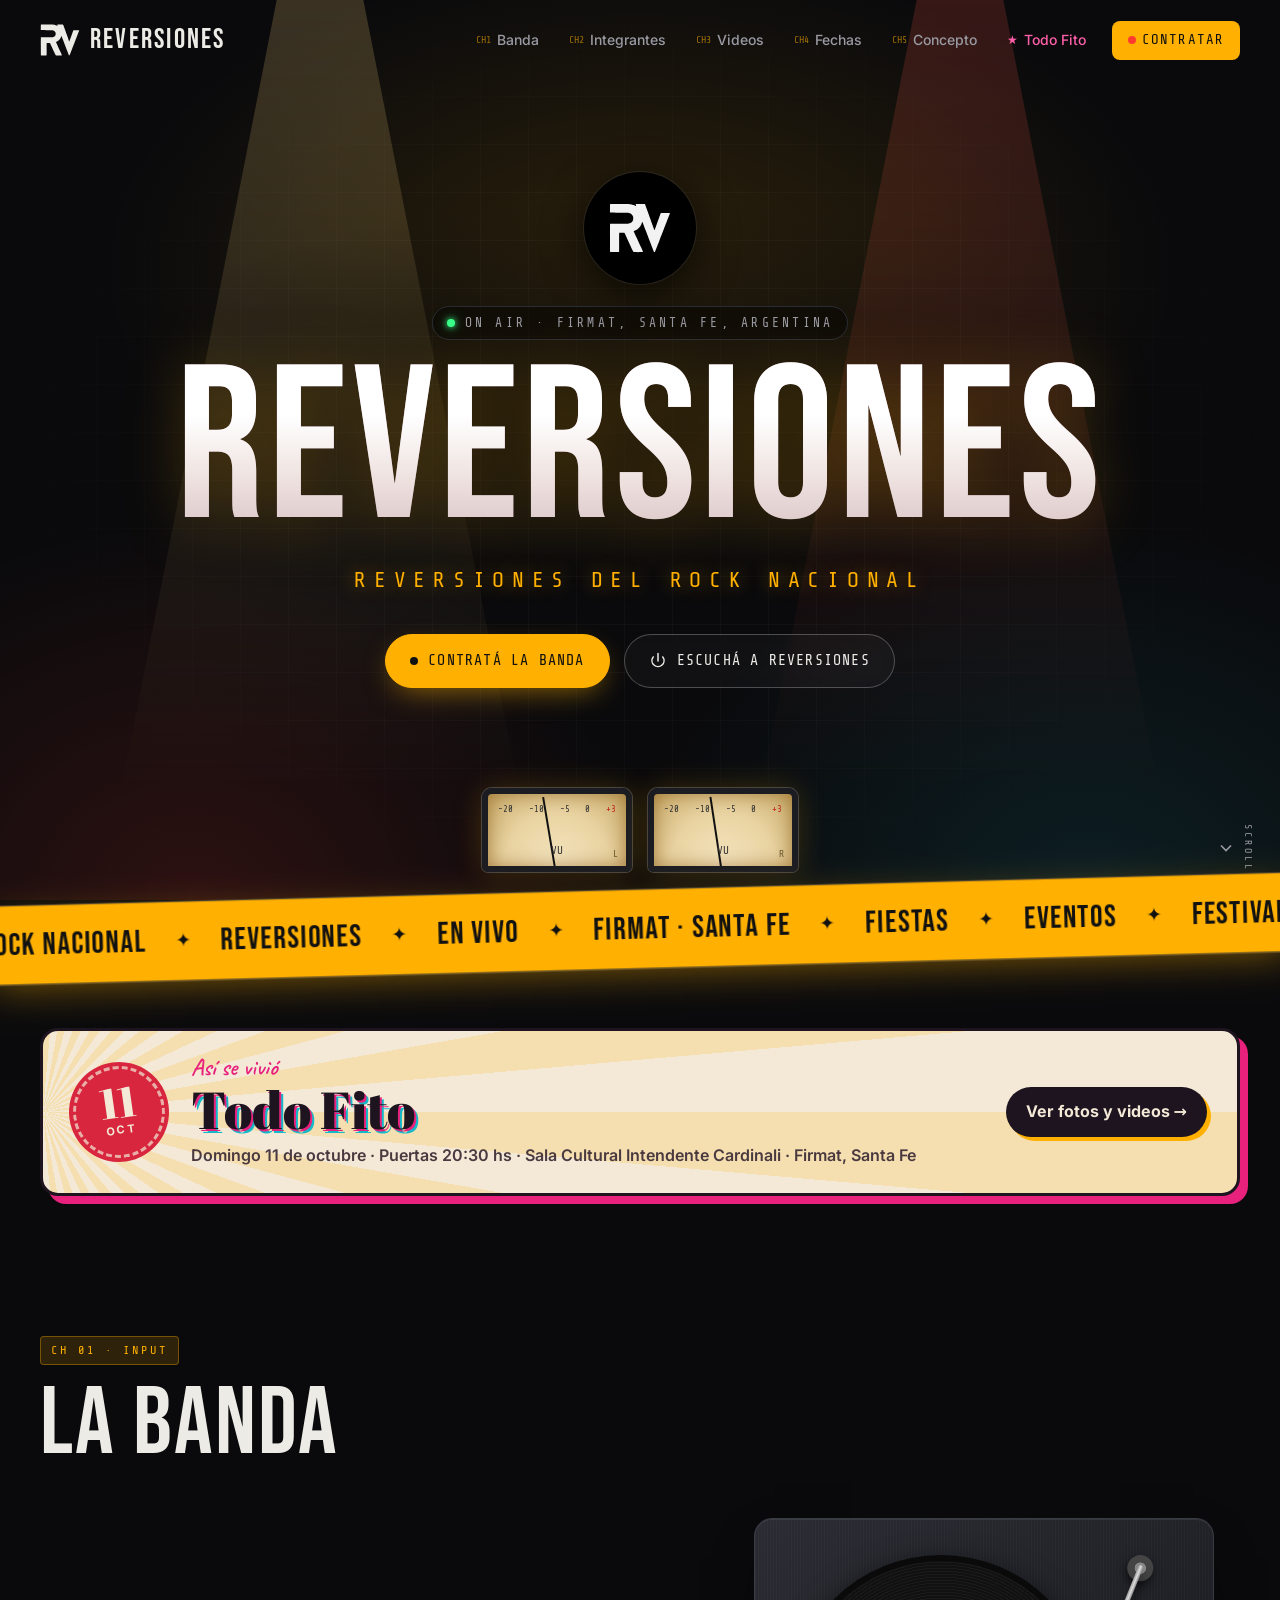
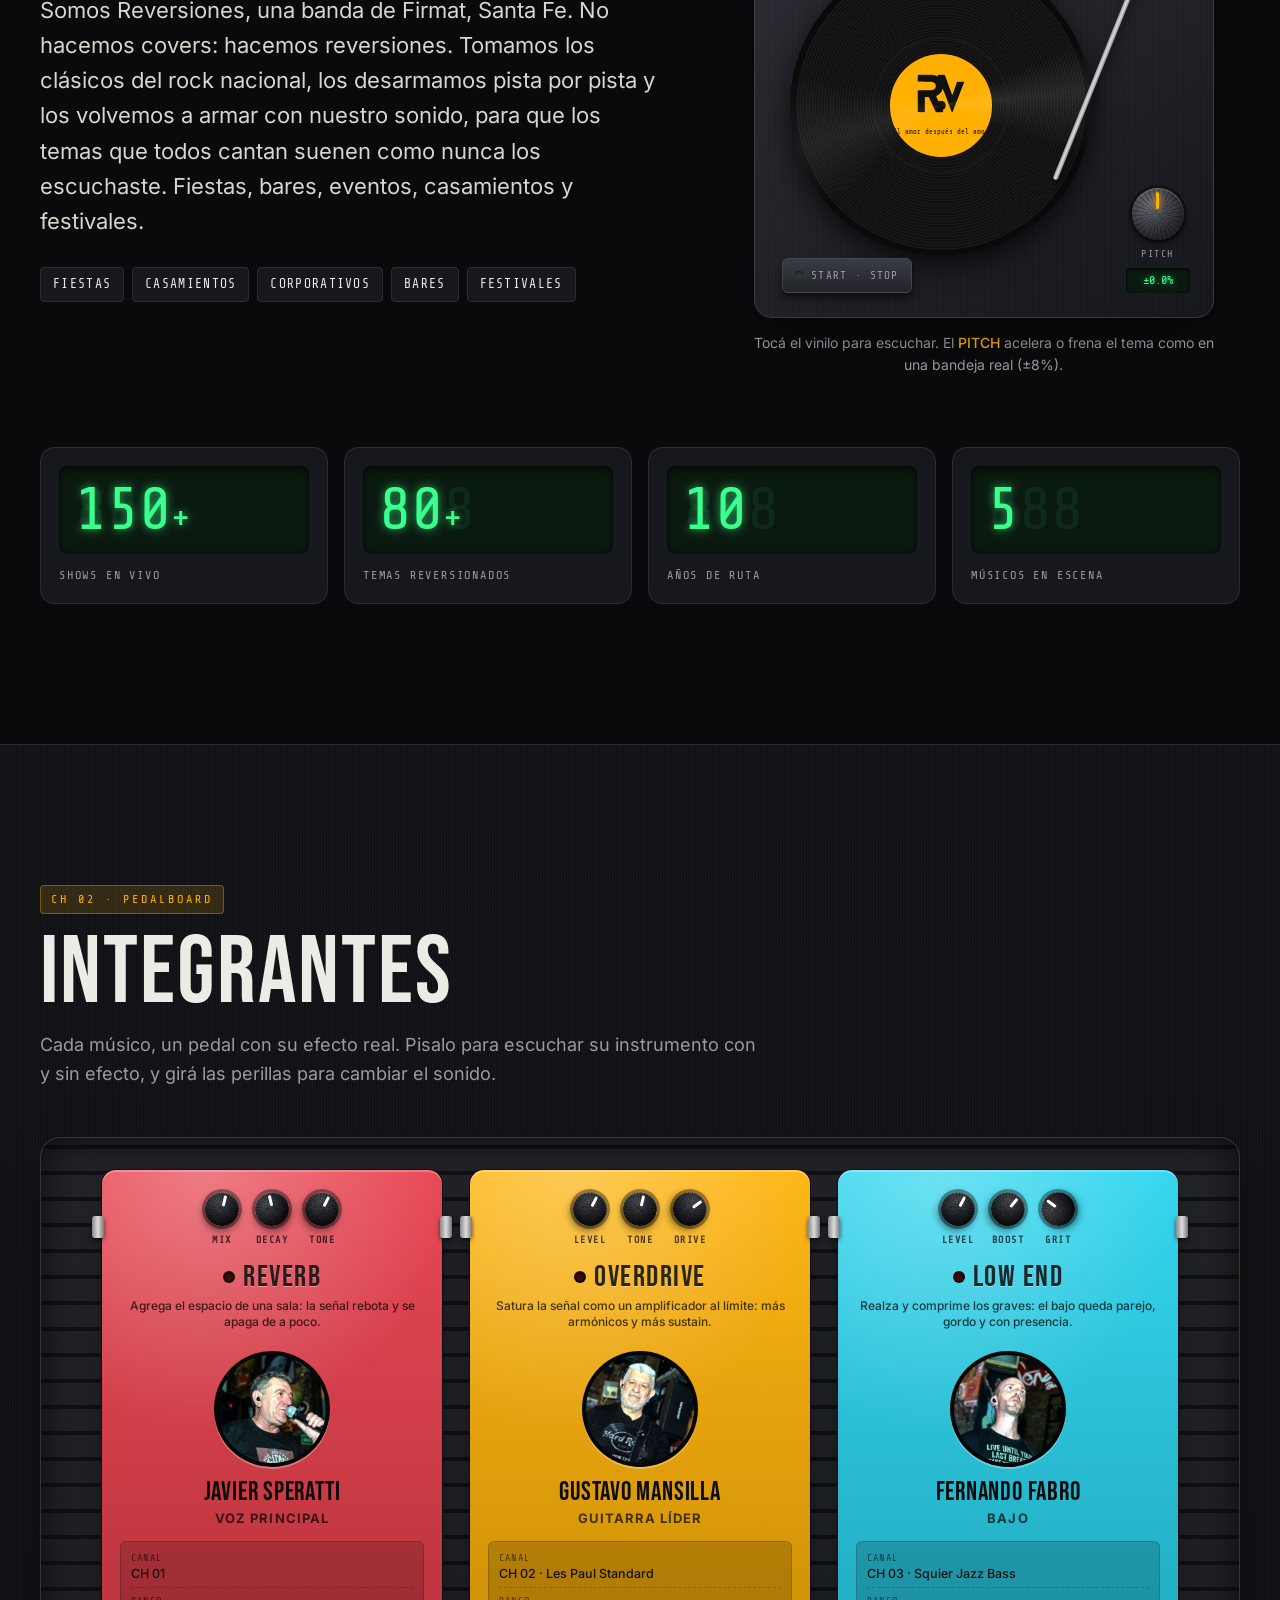
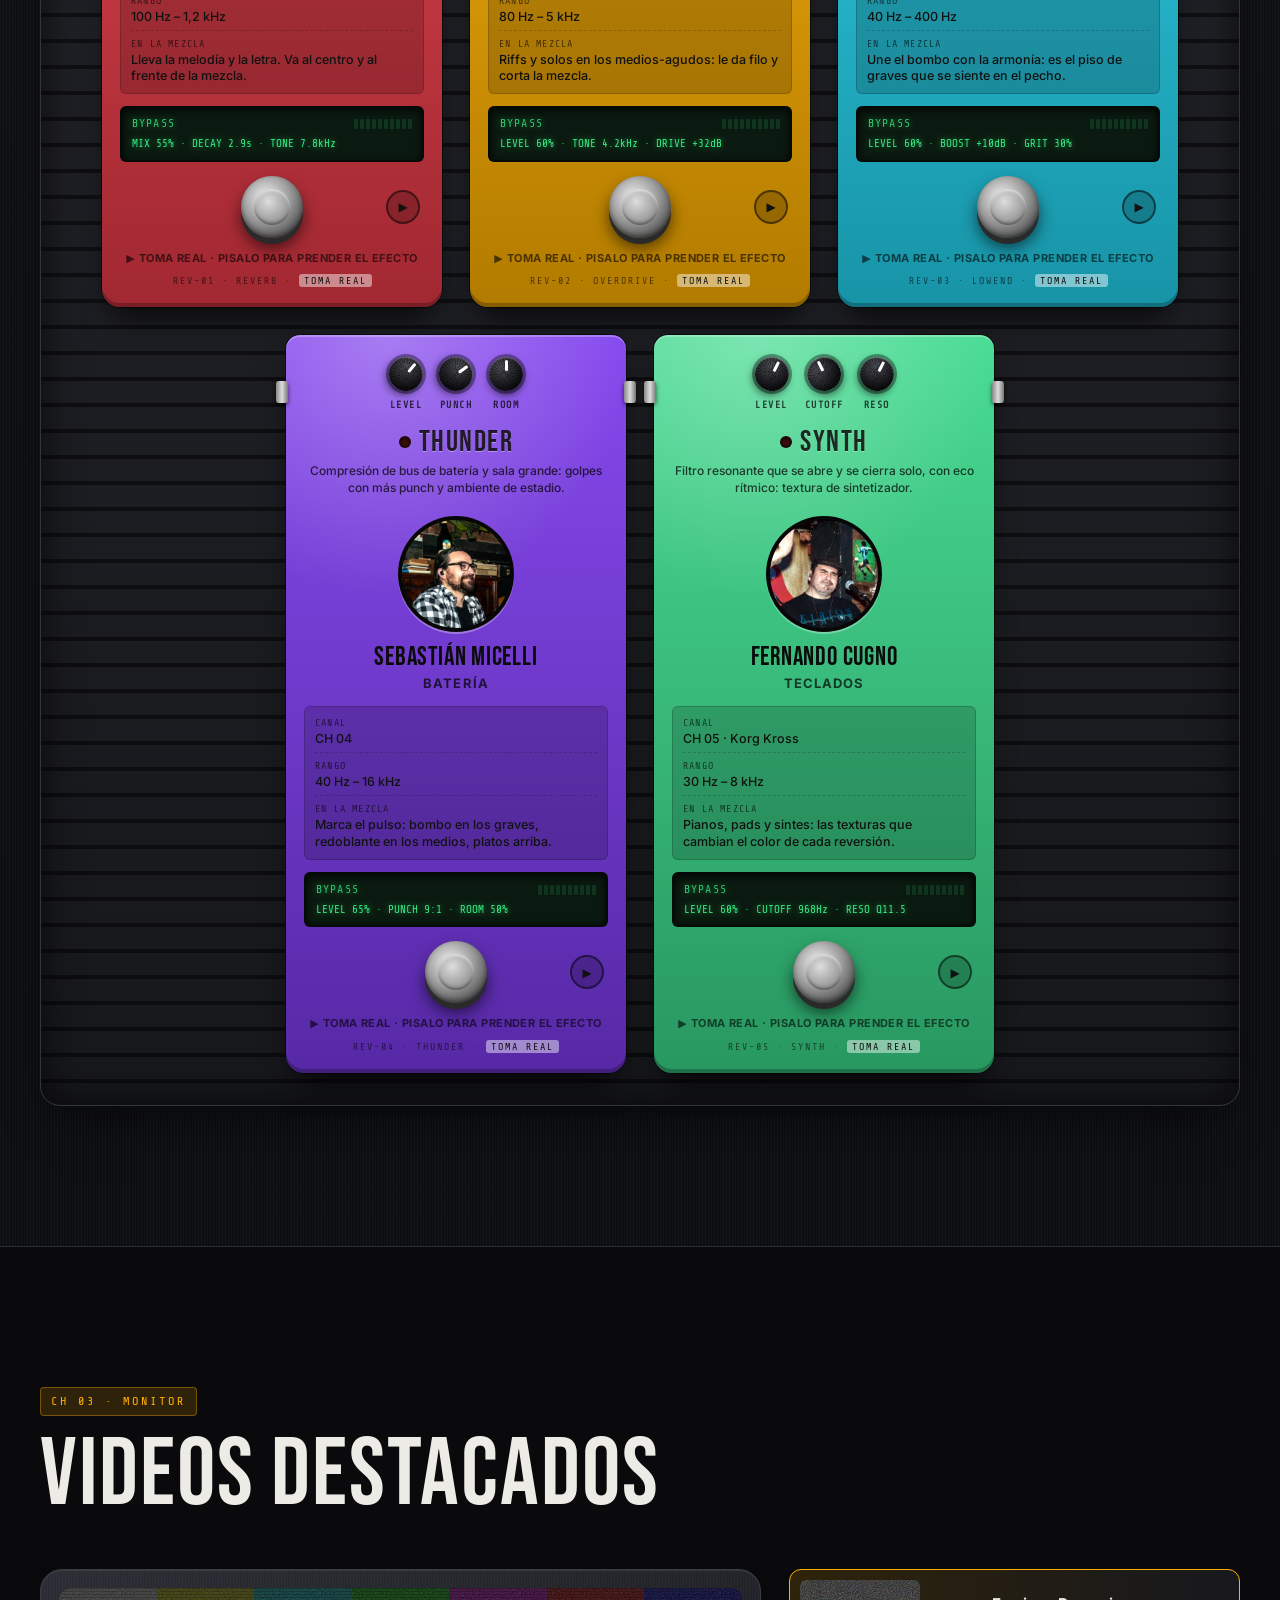
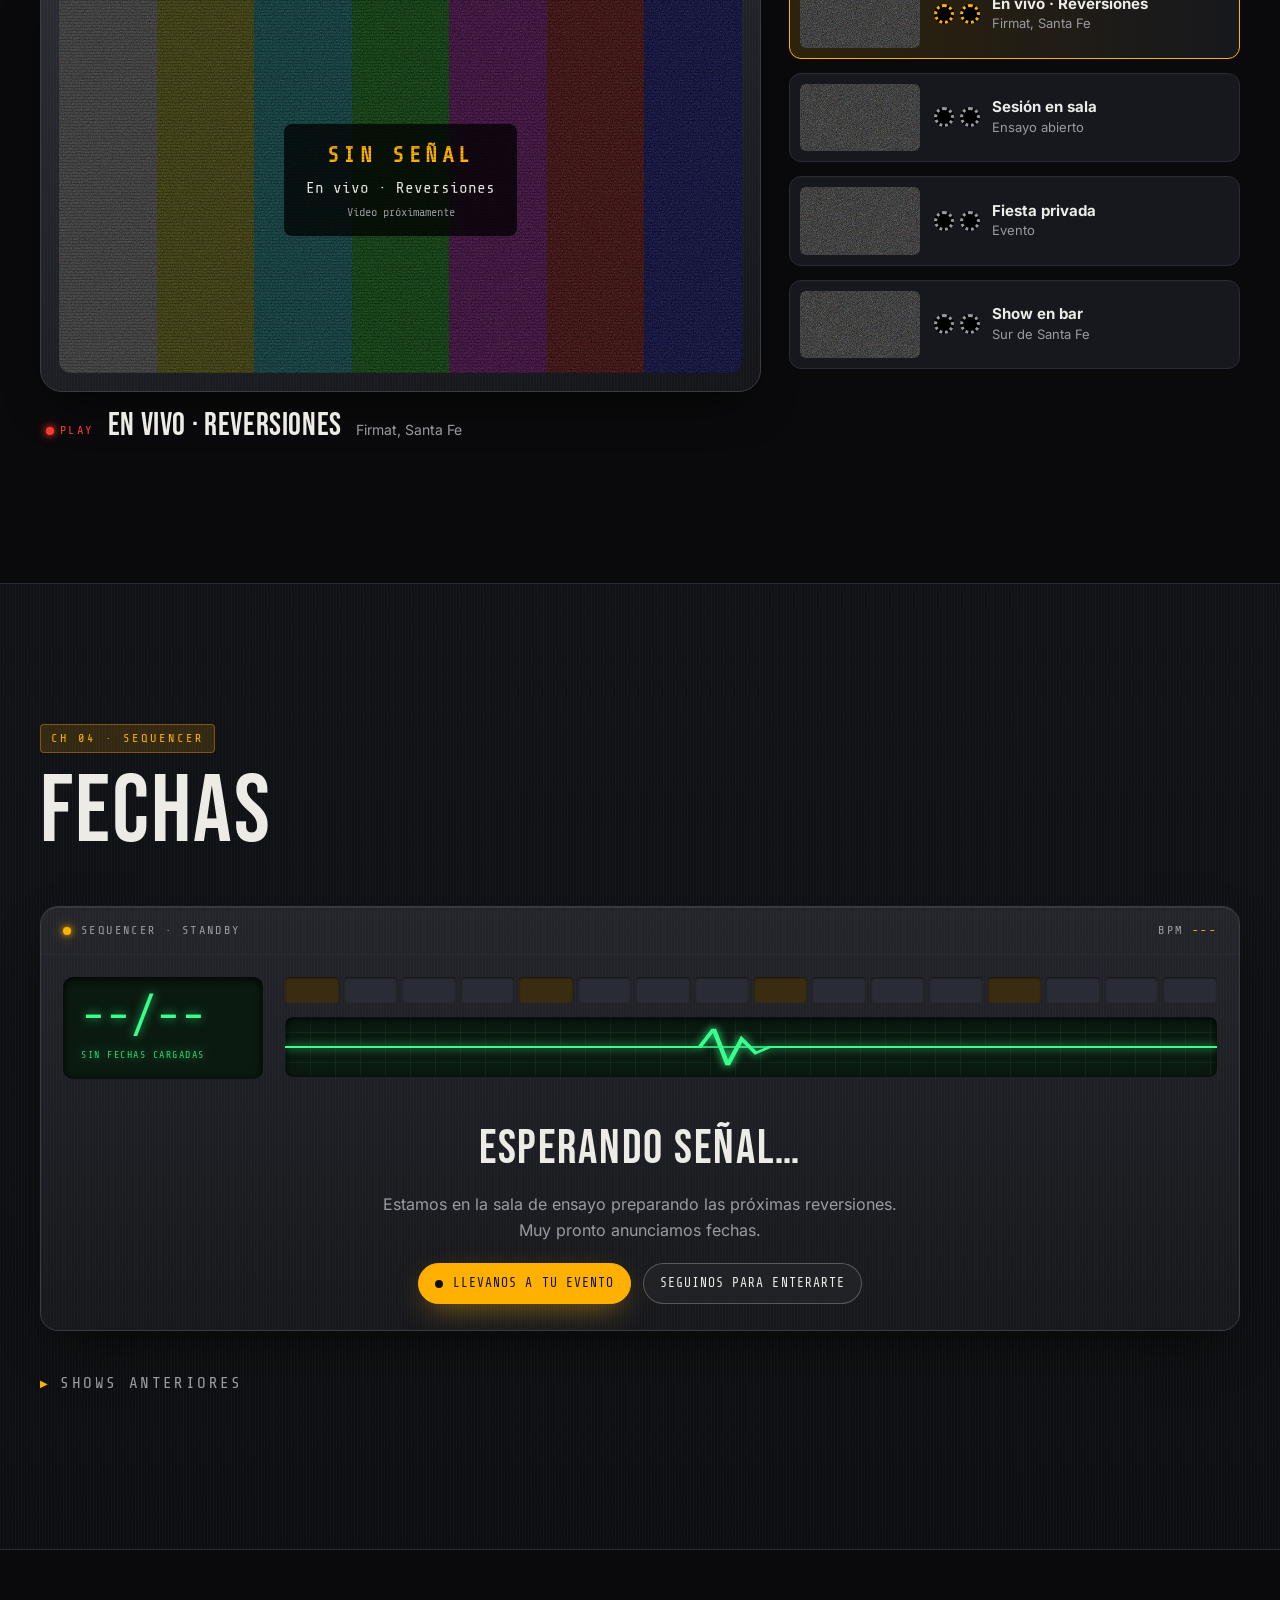
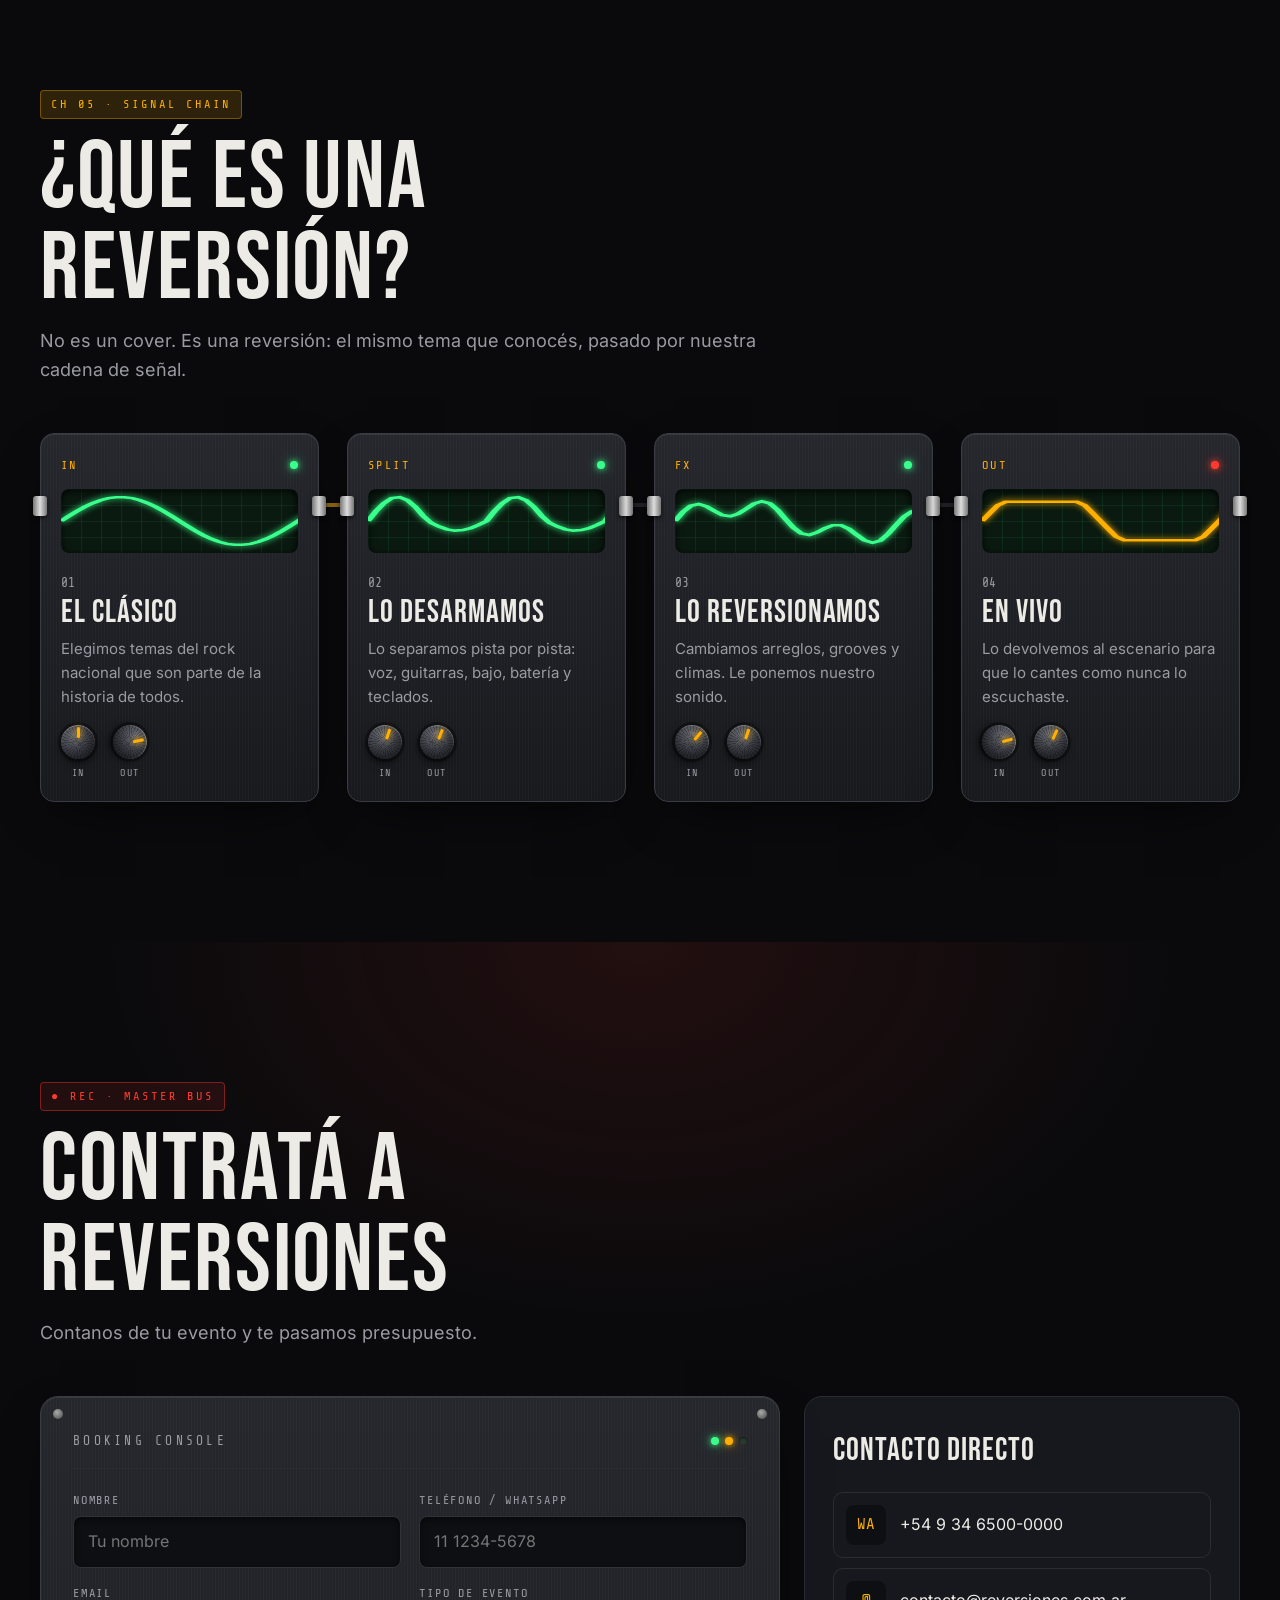
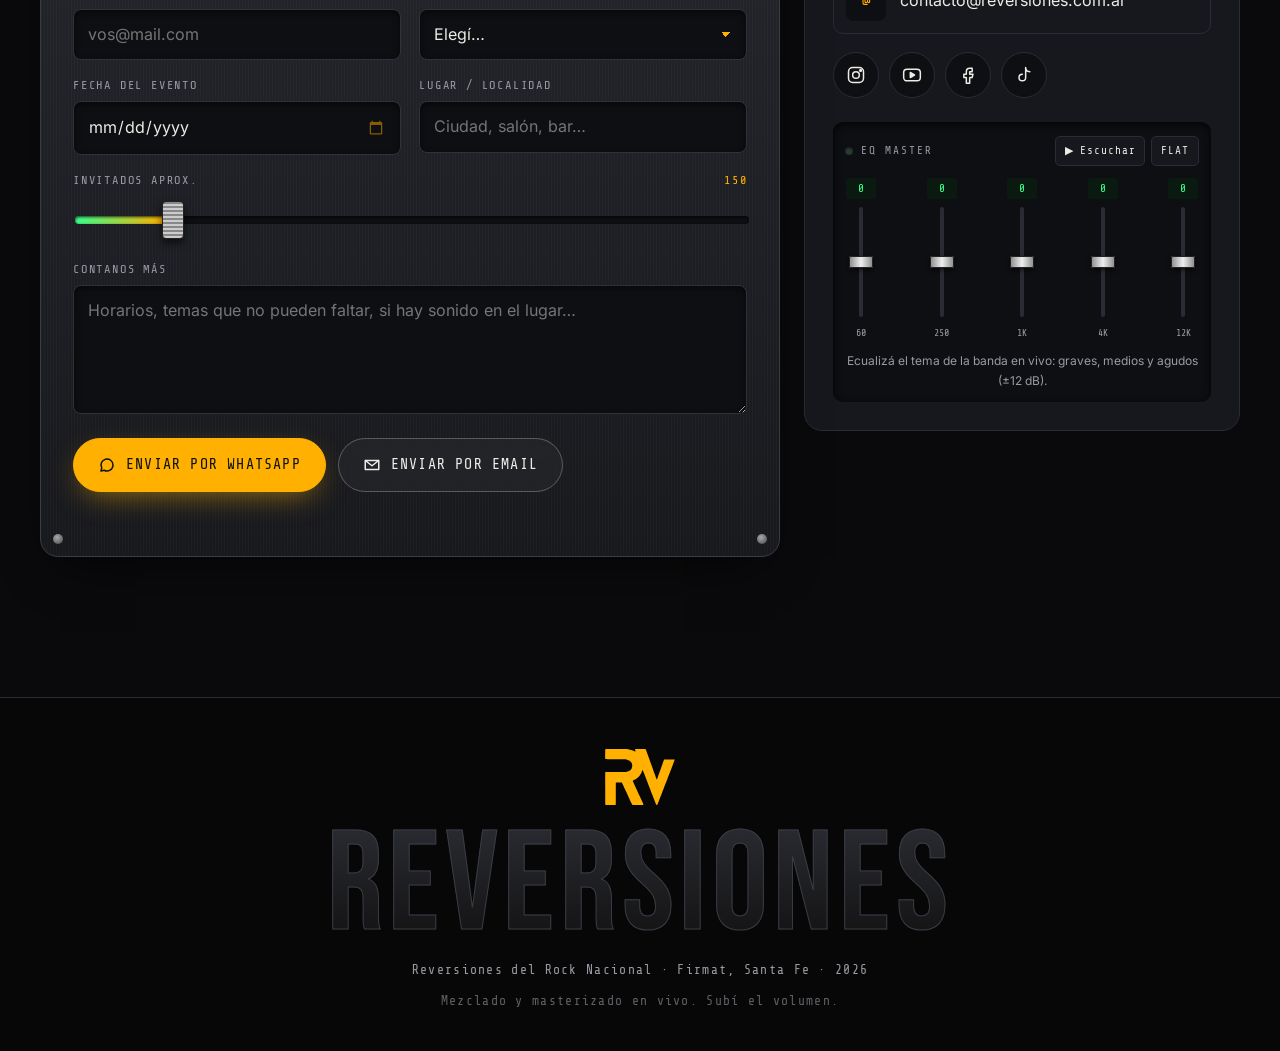
==== commit 0a8afade: "Corregir el lema: "Reversiones del Rock Nacional" Subtítulo de la portada, pie de página, pie de Tod" ====
--- a/index.html
+++ b/index.html
@@ -7,7 +7,7 @@
   <meta name="description" content="Reversiones: banda de Firmat, Santa Fe, que reversiona clásicos del rock nacional argentino. Contratá la banda para fiestas, eventos, casamientos, bares y festivales.">
   <meta name="theme-color" content="#0a0a0c">
   <meta property="og:title" content="Reversiones · Rock Nacional en vivo">
-  <meta property="og:description" content="No hacemos covers: hacemos reversiones de rock nacional. Desde Firmat, Santa Fe. Contratá la banda para tu evento.">
+  <meta property="og:description" content="No hacemos covers: hacemos reversiones del rock nacional. Desde Firmat, Santa Fe. Contratá la banda para tu evento.">
   <meta property="og:type" content="website">
   <link rel="icon" href="assets/img/favicon-32.png" sizes="32x32" type="image/png">
   <link rel="icon" href="assets/img/favicon.svg" type="image/svg+xml">
@@ -64,7 +64,7 @@
         <div class="hero__badge" aria-hidden="true"><svg class="hero__rv" viewBox="0 0 269 217" aria-hidden="true"><use href="#rv"/></svg></div>
         <p class="hero__kicker"><span class="led led--on"></span> ON AIR · <span id="heroCity"></span></p>
         <h1 class="hero__title glitch" data-text="REVERSIONES">REVERSIONES</h1>
-        <p class="hero__subtitle" id="heroSubtitle">Reversiones de Rock Nacional</p>
+        <p class="hero__subtitle" id="heroSubtitle">Reversiones del Rock Nacional</p>
         <div class="hero__actions">
           <a href="#contratar" class="btn btn--primary"><span class="led led--on"></span>Contratá la banda</a>
           <button class="btn btn--ghost" id="powerBtn" aria-pressed="false">
@@ -334,7 +334,7 @@
     <div class="container footer__inner">
       <svg class="footer__rv" viewBox="0 0 269 217" aria-hidden="true"><use href="#rv"/></svg>
       <div class="footer__logo">REVERSIONES</div>
-      <p>Reversiones de Rock Nacional · Firmat, Santa Fe · <span id="year"></span></p>
+      <p>Reversiones del Rock Nacional · Firmat, Santa Fe · <span id="year"></span></p>
       <p class="footer__small">Mezclado y masterizado en vivo. Subí el volumen.</p>
     </div>
   </footer>
